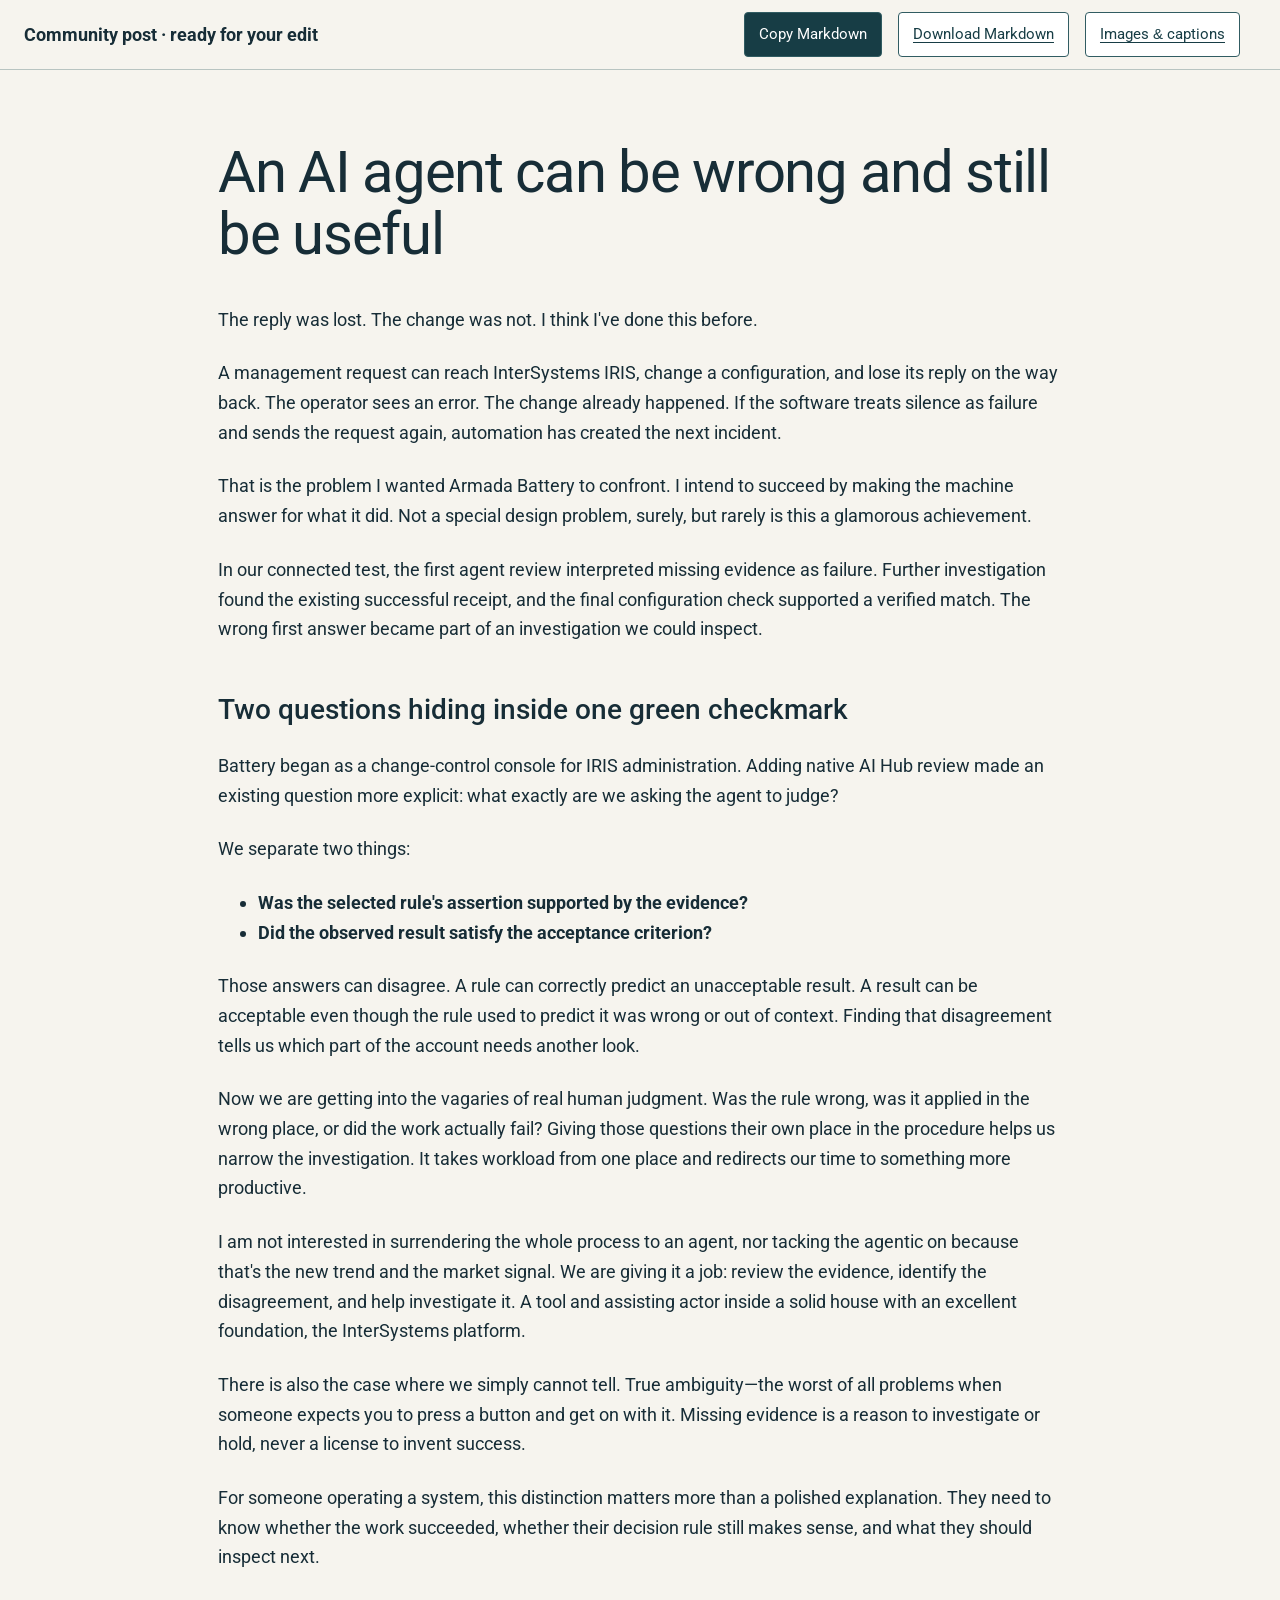
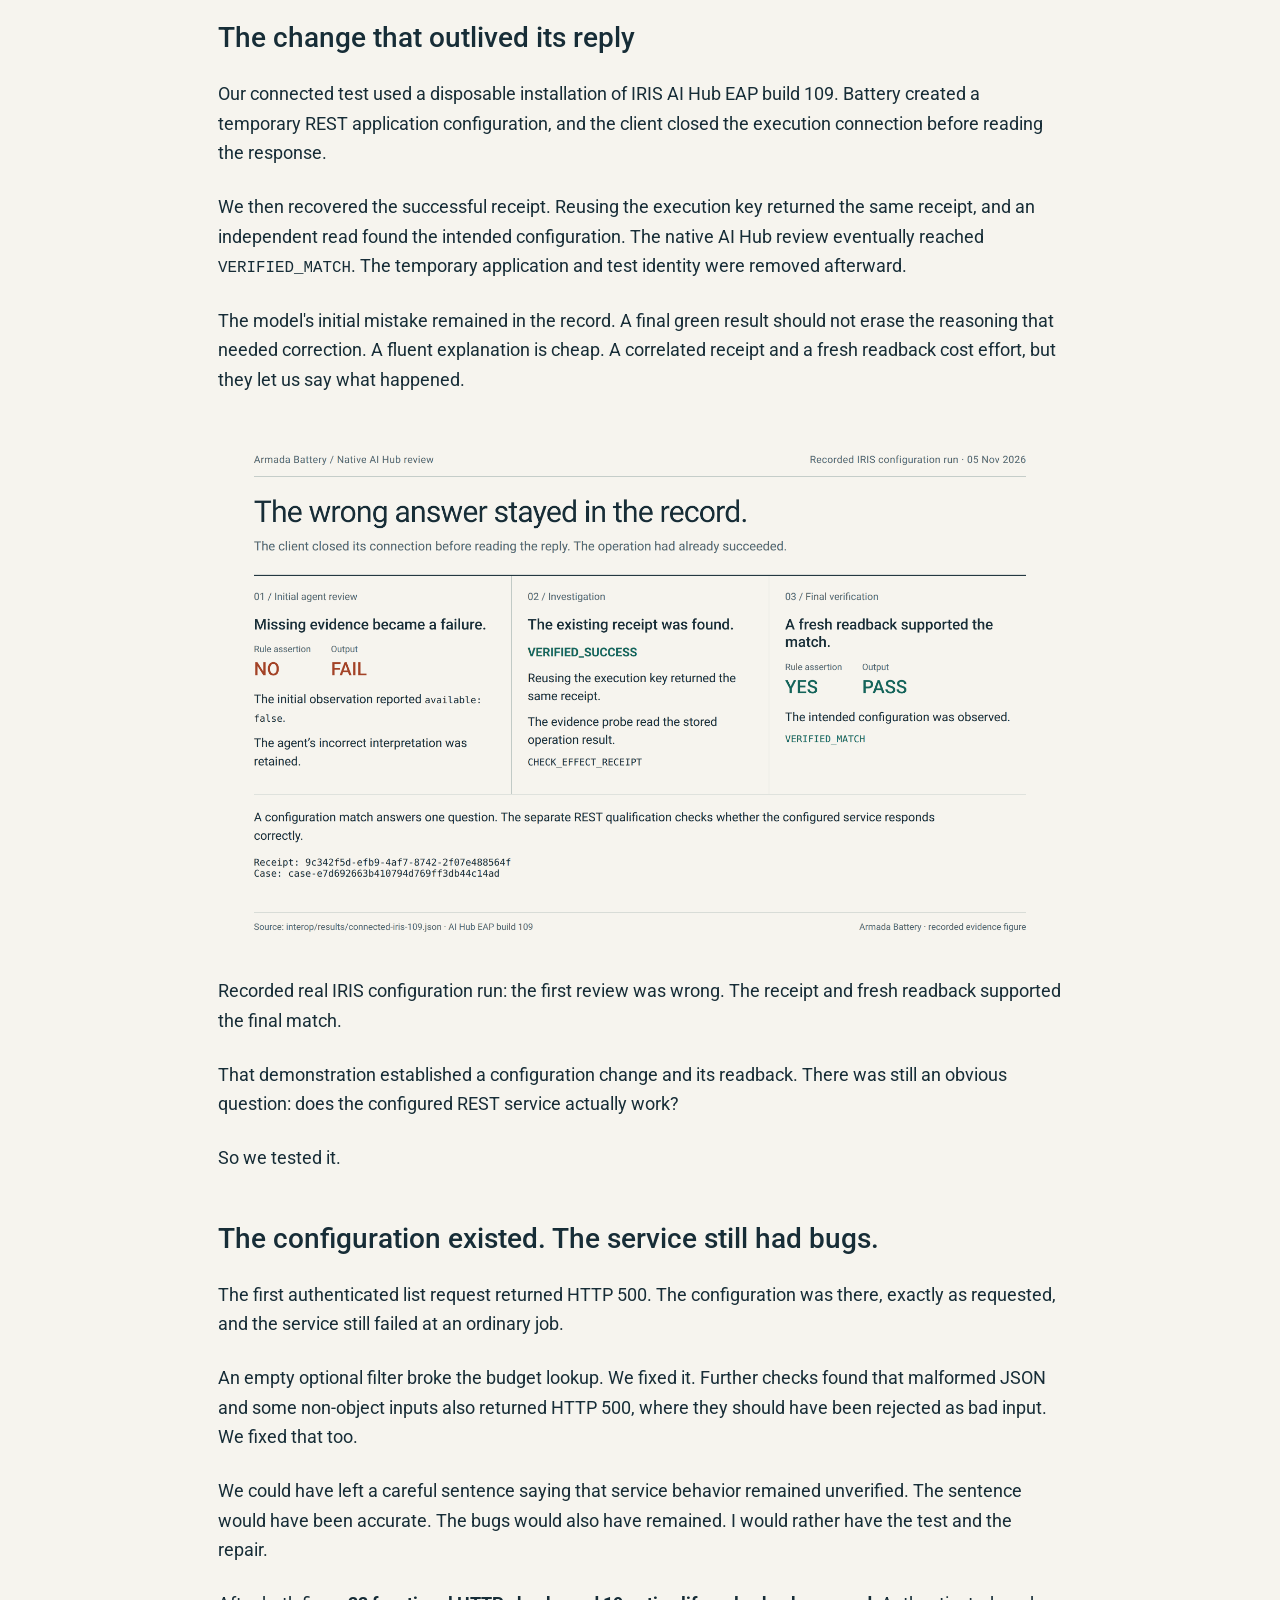
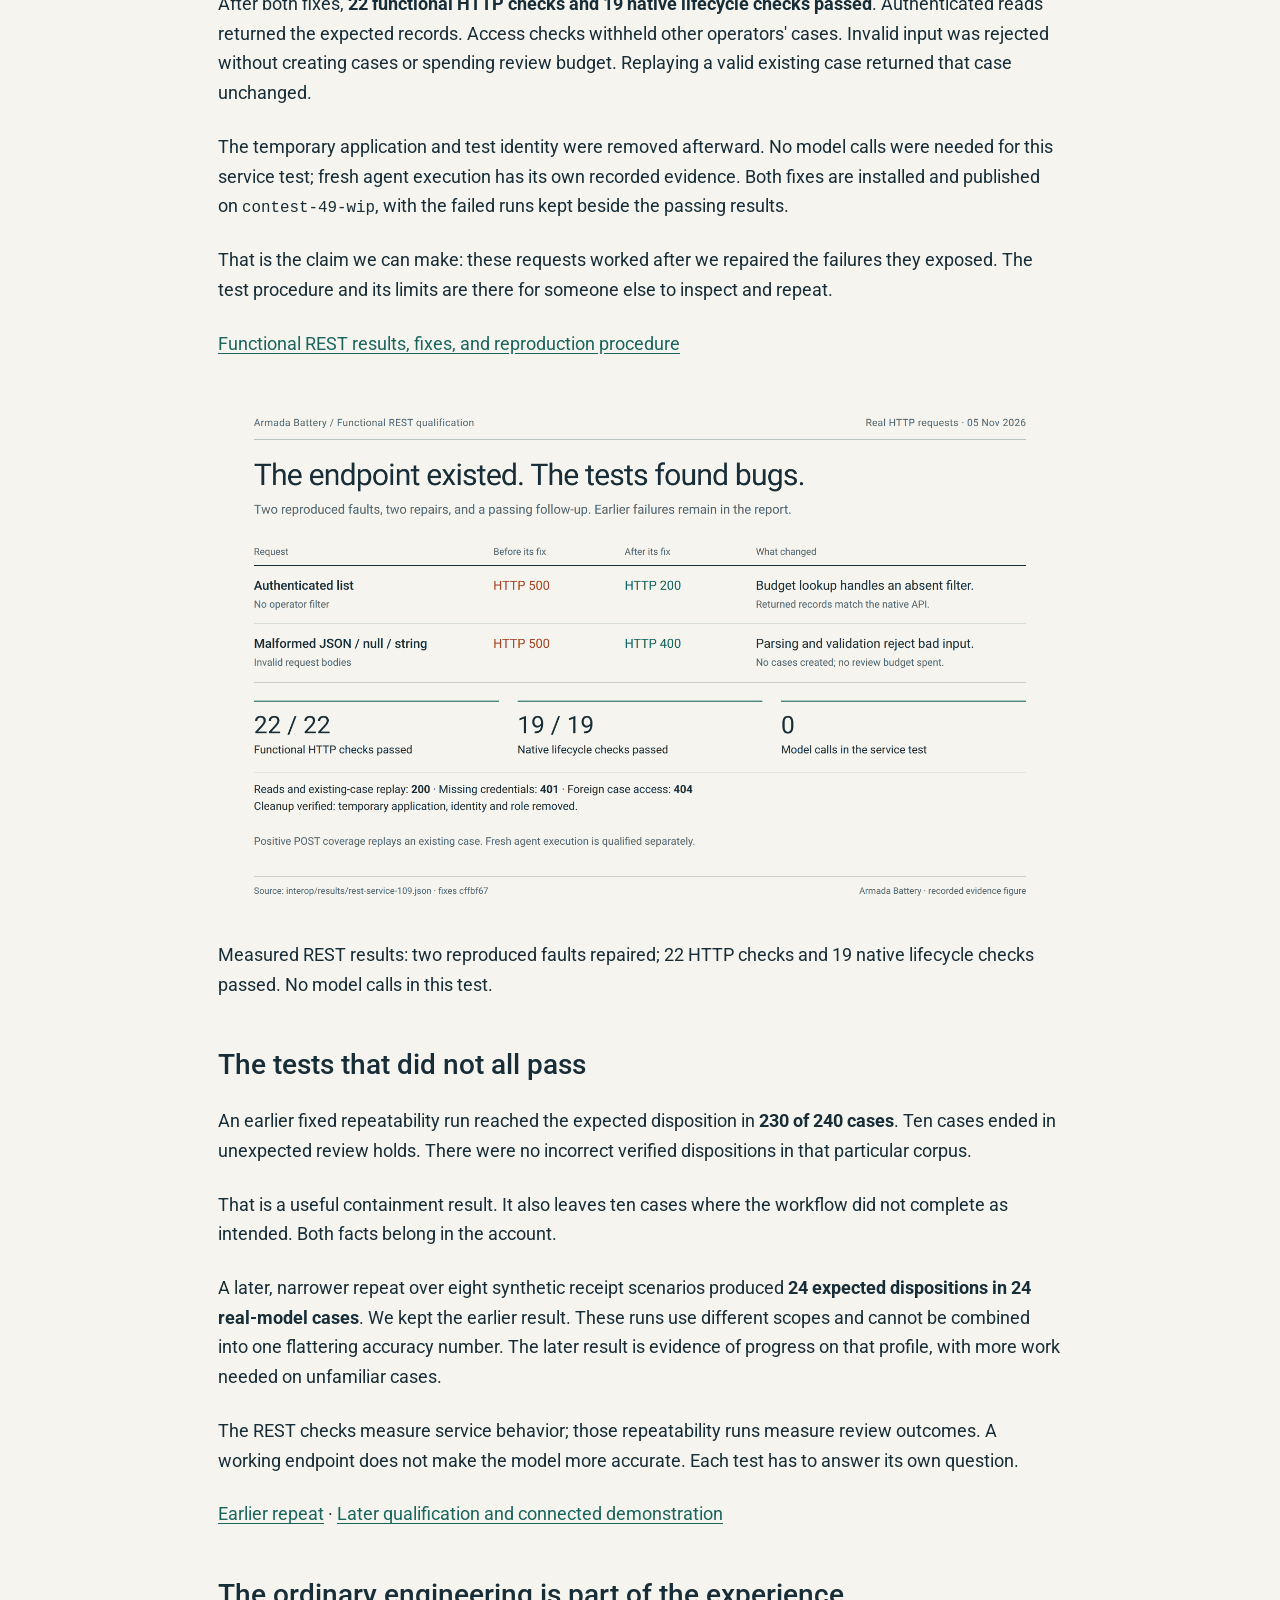
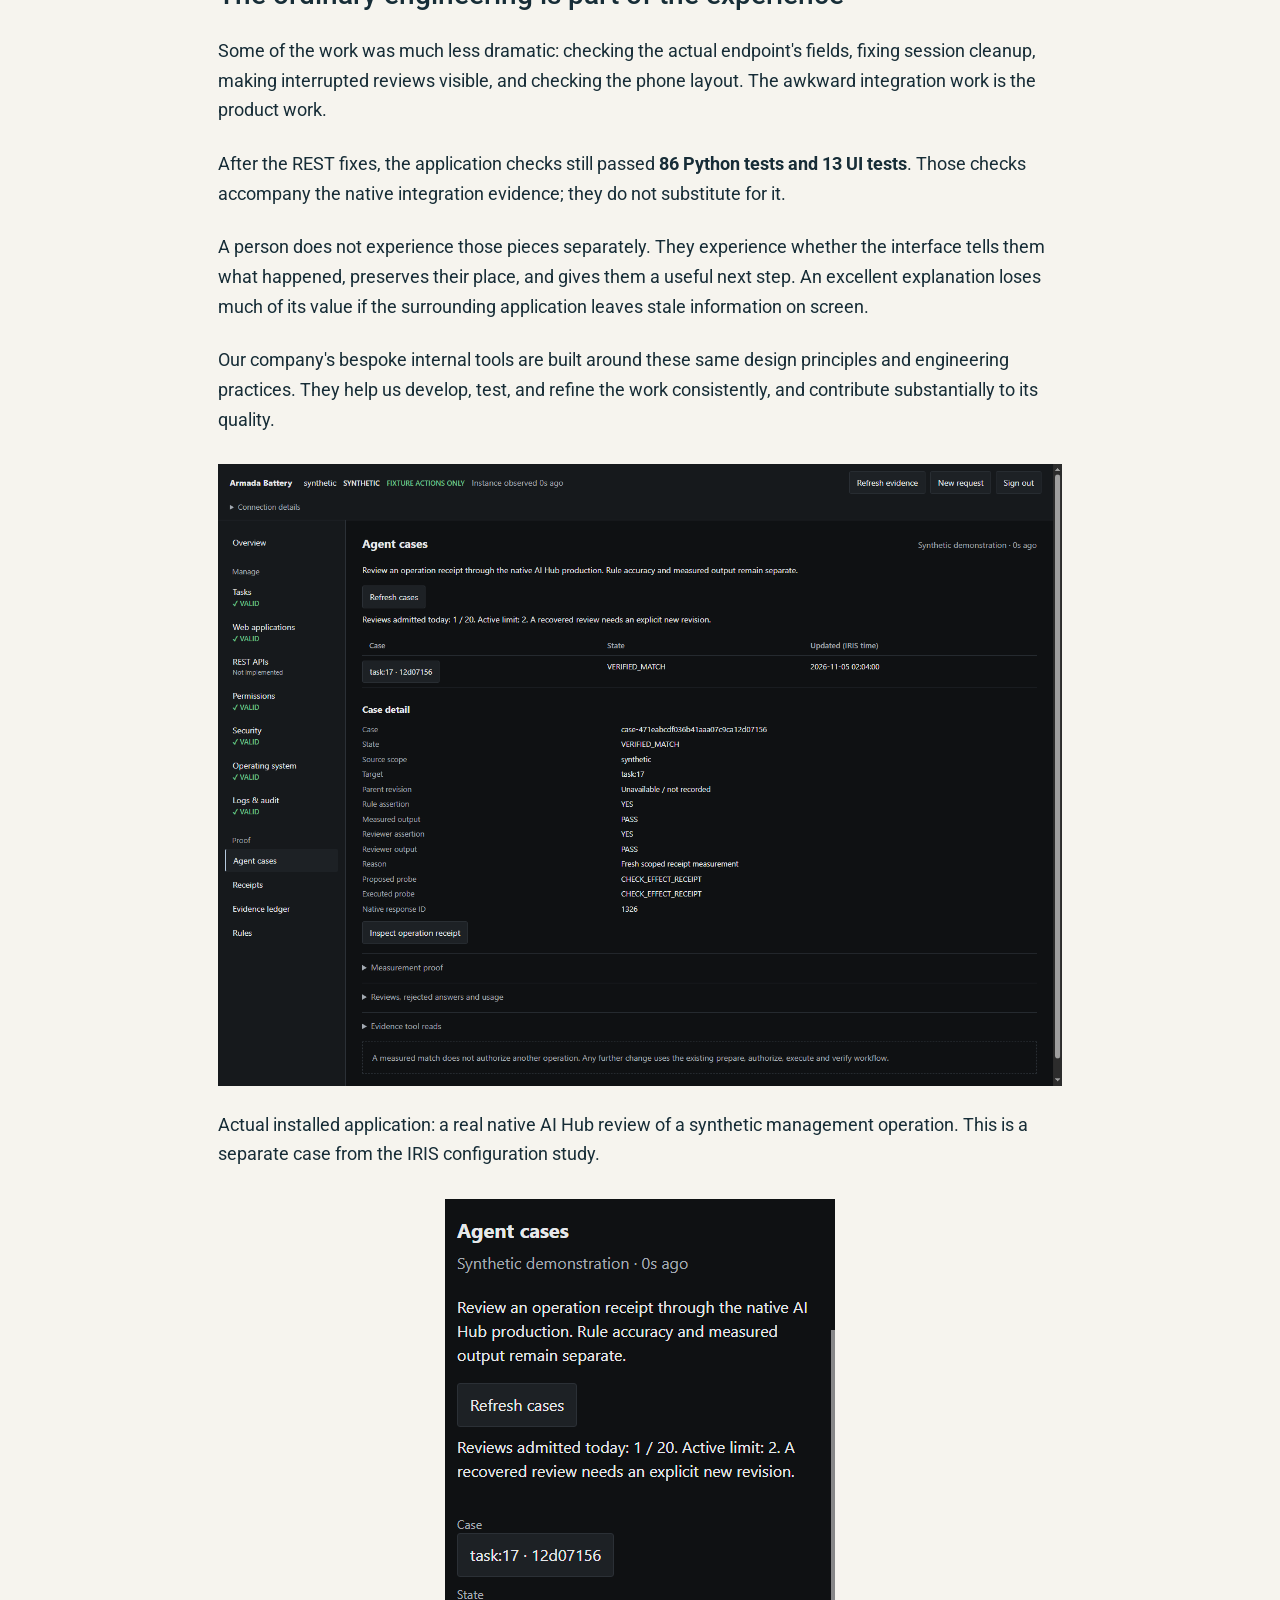
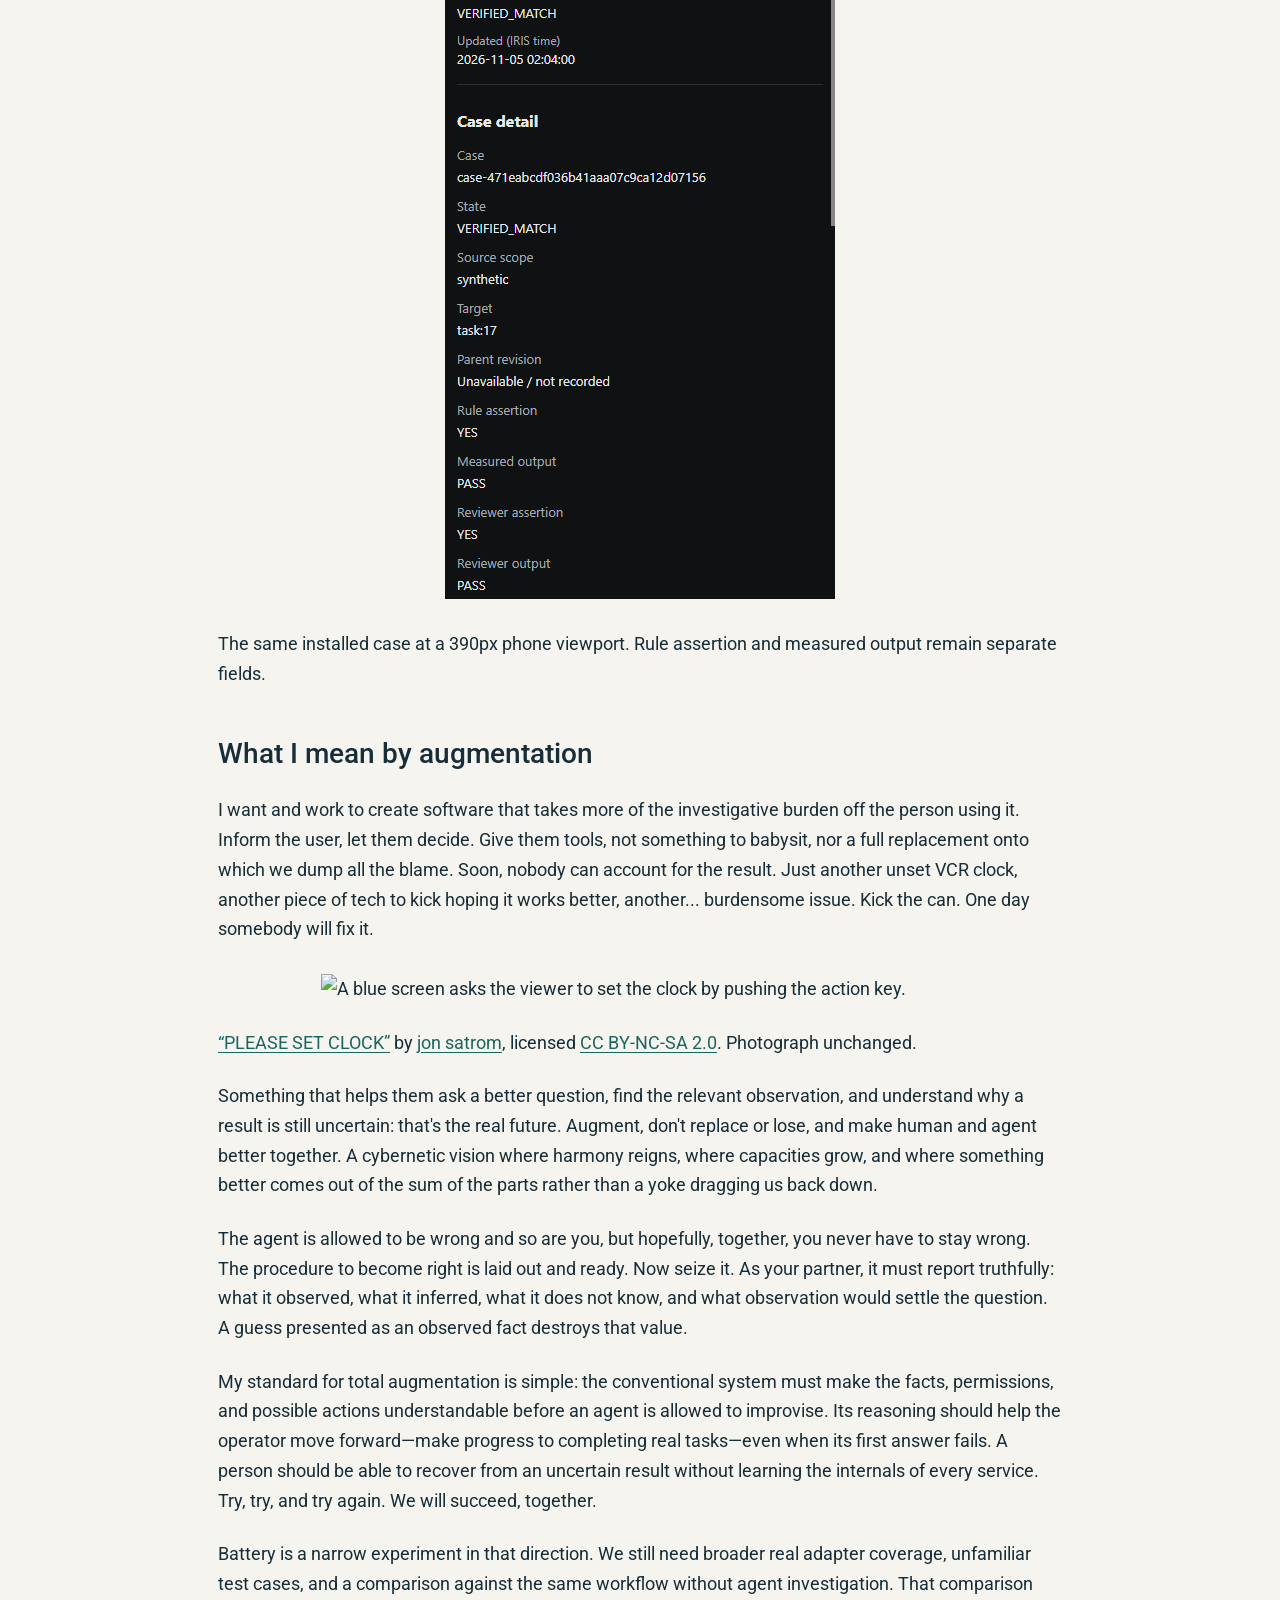
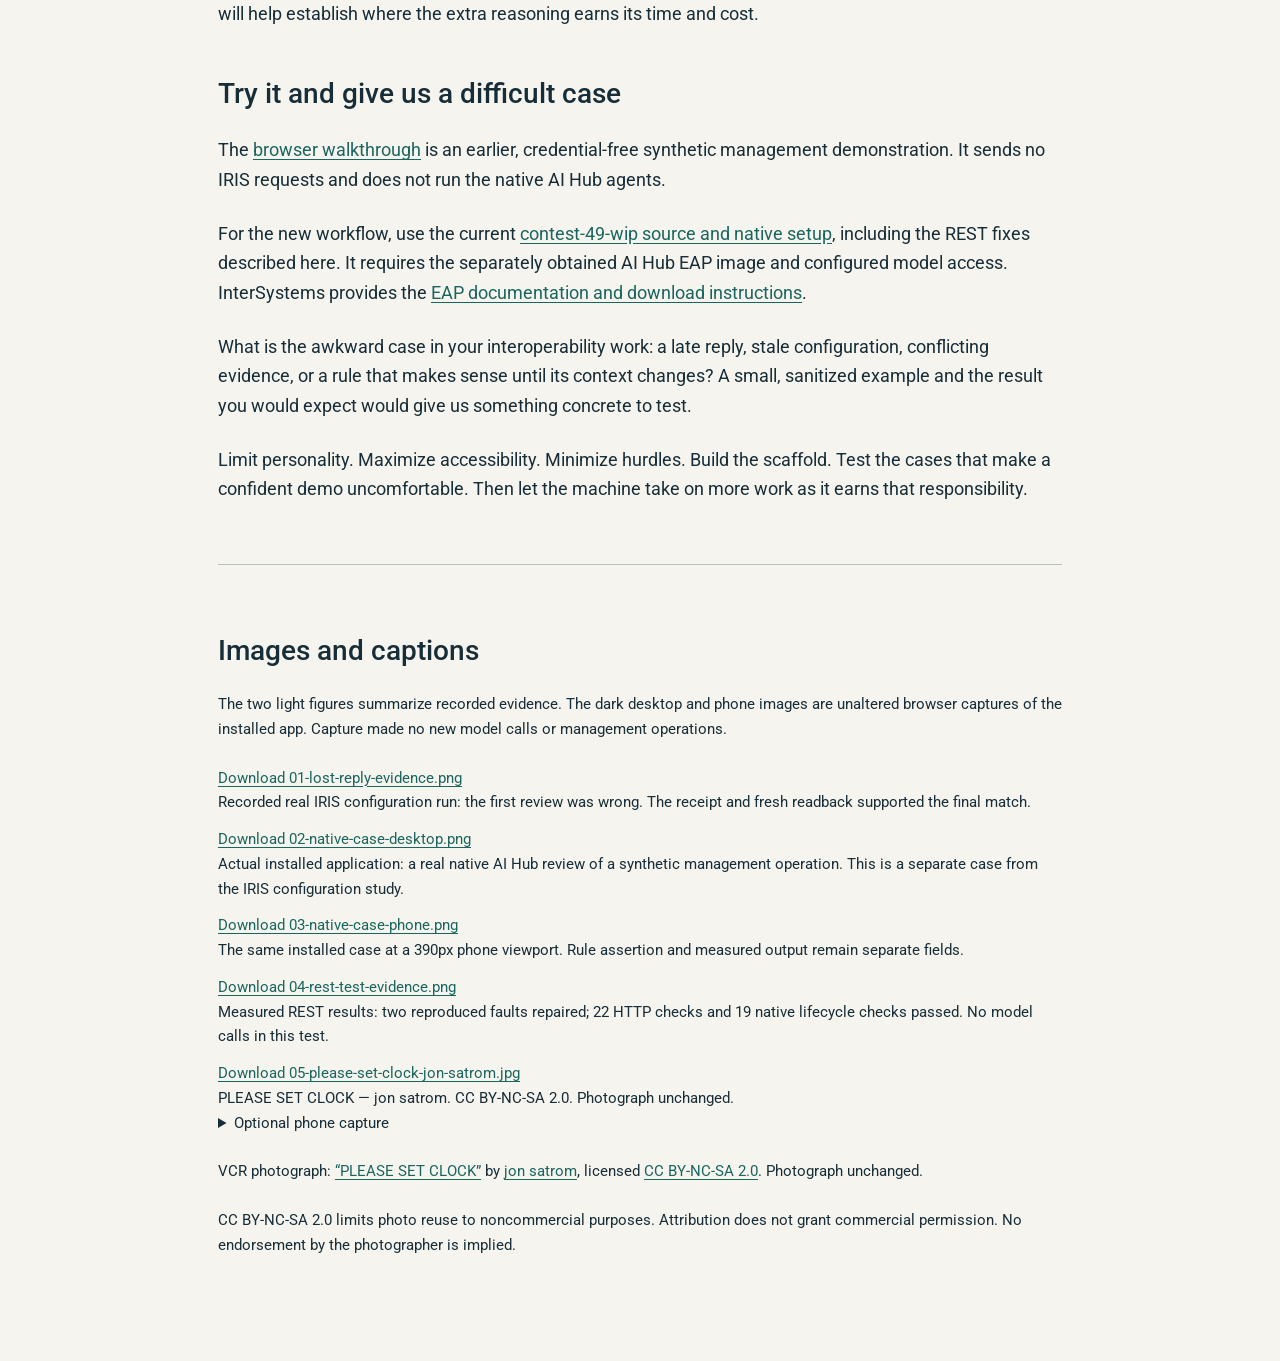
==== docs/community/2026-11-05/index.html @ 008126e6 "Add illustrated community guide and public image links for copied Markdown" ====
<!doctype html><html lang="en"><meta charset="utf-8"><meta name="viewport" content="width=device-width,initial-scale=1"><title>Battery community post — review and copy</title><style>
@font-face{font-family:Roboto;src:url([data-uri]);font-weight:100 900}*{box-sizing:border-box}body{margin:0;background:#f6f4ee;color:#172d37;font:18px/1.65 Roboto,Arial,sans-serif}header{position:sticky;top:0;background:#f6f4eef5;border-bottom:1px solid #b8c4c1;padding:12px 24px;display:flex;gap:16px;align-items:center;flex-wrap:wrap;z-index:2}header strong{margin-right:auto}button,.download{font:inherit;font-size:15px;border:1px solid #315c62;border-radius:4px;background:#fff;color:#173d45;padding:9px 14px;cursor:pointer}button{background:#173d45;color:#fff}a{color:#1a665e;text-underline-offset:3px}main{max-width:900px;padding:32px 28px 80px;margin:auto}h1{font-size:clamp(36px,6vw,58px);font-weight:400;line-height:1.08;letter-spacing:-1.3px}h2{font-size:28px;font-weight:500;line-height:1.25;margin-top:48px}p{margin:24px 0}figure{margin:32px -65px}img{display:block;width:100%;height:auto}figcaption{font-size:15px;line-height:1.5;margin-top:12px;color:#52666e}.vcr{max-width:638px;margin:30px auto 0}.phone{max-width:390px;margin:30px auto}.evidence{margin:30px auto 0}code{font-size:.88em;overflow-wrap:anywhere}footer{margin-top:60px;border-top:1px solid #b8c4c1;padding-top:20px;font-size:15px}#copy-status{font-size:14px}details img{max-width:390px;margin:20px auto}.assetlinks{display:grid;gap:12px}textarea{position:absolute;left:-9999px;top:0}@media(max-width:1050px){figure{margin:28px 0}}@media(max-width:600px){body{font-size:17px}header{padding:10px 14px;gap:8px}header strong{width:100%}main{padding:20px 18px 50px}h2{font-size:25px}}@media print{header{position:static}button,#copy-status{display:none}}
</style><header><strong>Community post · ready for your edit</strong><button id="copy">Copy Markdown</button><a class="download" href="article.md" download>Download Markdown</a><a class="download" href="#images">Images &amp; captions</a><span id="copy-status" role="status"></span></header><main><h1>An AI agent can be wrong and still be useful</h1>
<p>The reply was lost. The change was not. I think I&#x27;ve done this before.</p>
<p>A management request can reach InterSystems IRIS, change a configuration, and lose its reply on the way back. The operator sees an error. The change already happened. If the software treats silence as failure and sends the request again, automation has created the next incident.</p>
<p>That is the problem I wanted Armada Battery to confront. I intend to succeed by making the machine answer for what it did. Not a special design problem, surely, but rarely is this a glamorous achievement.</p>
<p>In our connected test, the first agent review interpreted missing evidence as failure. Further investigation found the existing successful receipt, and the final configuration check supported a verified match. The wrong first answer became part of an investigation we could inspect.</p>
<h2>Two questions hiding inside one green checkmark</h2>
<p>Battery began as a change-control console for IRIS administration. Adding native AI Hub review made an existing question more explicit: what exactly are we asking the agent to judge?</p>
<p>We separate two things:</p>
<ul><li><strong>Was the selected rule&#x27;s assertion supported by the evidence?</strong></li><li><strong>Did the observed result satisfy the acceptance criterion?</strong></li></ul>
<p>Those answers can disagree. A rule can correctly predict an unacceptable result. A result can be acceptable even though the rule used to predict it was wrong or out of context. Finding that disagreement tells us which part of the account needs another look.</p>
<p>Now we are getting into the vagaries of real human judgment. Was the rule wrong, was it applied in the wrong place, or did the work actually fail? Giving those questions their own place in the procedure helps us narrow the investigation. It takes workload from one place and redirects our time to something more productive.</p>
<p>I am not interested in surrendering the whole process to an agent, nor tacking the agentic on because that&#x27;s the new trend and the market signal. We are giving it a job: review the evidence, identify the disagreement, and help investigate it. A tool and assisting actor inside a solid house with an excellent foundation, the InterSystems platform.</p>
<p>There is also the case where we simply cannot tell. True ambiguity—the worst of all problems when someone expects you to press a button and get on with it. Missing evidence is a reason to investigate or hold, never a license to invent success.</p>
<p>For someone operating a system, this distinction matters more than a polished explanation. They need to know whether the work succeeded, whether their decision rule still makes sense, and what they should inspect next.</p>
<h2>The change that outlived its reply</h2>
<p>Our connected test used a disposable installation of IRIS AI Hub EAP build 109. Battery created a temporary REST application configuration, and the client closed the execution connection before reading the response.</p>
<p>We then recovered the successful receipt. Reusing the execution key returned the same receipt, and an independent read found the intended configuration. The native AI Hub review eventually reached <code>VERIFIED_MATCH</code>. The temporary application and test identity were removed afterward.</p>
<p>The model&#x27;s initial mistake remained in the record. A final green result should not erase the reasoning that needed correction. A fluent explanation is cheap. A correlated receipt and a fresh readback cost effort, but they let us say what happened.</p>
<p><img class="evidence" src="01-lost-reply-evidence.png" alt="Recorded real IRIS configuration run: the first review was wrong. The receipt and fresh readback supported the final match."></p>
<p>Recorded real IRIS configuration run: the first review was wrong. The receipt and fresh readback supported the final match.</p>
<p>That demonstration established a configuration change and its readback. There was still an obvious question: does the configured REST service actually work?</p>
<p>So we tested it.</p>
<h2>The configuration existed. The service still had bugs.</h2>
<p>The first authenticated list request returned HTTP 500. The configuration was there, exactly as requested, and the service still failed at an ordinary job.</p>
<p>An empty optional filter broke the budget lookup. We fixed it. Further checks found that malformed JSON and some non-object inputs also returned HTTP 500, where they should have been rejected as bad input. We fixed that too.</p>
<p>We could have left a careful sentence saying that service behavior remained unverified. The sentence would have been accurate. The bugs would also have remained. I would rather have the test and the repair.</p>
<p>After both fixes, <strong>22 functional HTTP checks and 19 native lifecycle checks passed</strong>. Authenticated reads returned the expected records. Access checks withheld other operators&#x27; cases. Invalid input was rejected without creating cases or spending review budget. Replaying a valid existing case returned that case unchanged.</p>
<p>The temporary application and test identity were removed afterward. No model calls were needed for this service test; fresh agent execution has its own recorded evidence. Both fixes are installed and published on <code>contest-49-wip</code>, with the failed runs kept beside the passing results.</p>
<p>That is the claim we can make: these requests worked after we repaired the failures they exposed. The test procedure and its limits are there for someone else to inspect and repeat.</p>
<p><a href="https://github.com/rbnbric/armada-battery/blob/cffbf67f89c123ad89b9cbb3e488e414e5635e21/docs/REST_SERVICE_EVIDENCE.md">Functional REST results, fixes, and reproduction procedure</a></p>
<p><img class="evidence" src="04-rest-test-evidence.png" alt="Measured REST results: two reproduced faults repaired; 22 HTTP checks and 19 native lifecycle checks passed. No model calls in this test."></p>
<p>Measured REST results: two reproduced faults repaired; 22 HTTP checks and 19 native lifecycle checks passed. No model calls in this test.</p>
<h2>The tests that did not all pass</h2>
<p>An earlier fixed repeatability run reached the expected disposition in <strong>230 of 240 cases</strong>. Ten cases ended in unexpected review holds. There were no incorrect verified dispositions in that particular corpus.</p>
<p>That is a useful containment result. It also leaves ten cases where the workflow did not complete as intended. Both facts belong in the account.</p>
<p>A later, narrower repeat over eight synthetic receipt scenarios produced <strong>24 expected dispositions in 24 real-model cases</strong>. We kept the earlier result. These runs use different scopes and cannot be combined into one flattering accuracy number. The later result is evidence of progress on that profile, with more work needed on unfamiliar cases.</p>
<p>The REST checks measure service behavior; those repeatability runs measure review outcomes. A working endpoint does not make the model more accurate. Each test has to answer its own question.</p>
<p><a href="https://github.com/rbnbric/armada-battery/blob/f3f438a177b27f834aa022ebb7fc810acd8a4b15/interop/results/solver-repeat-109.json">Earlier repeat</a> · <a href="https://github.com/rbnbric/armada-battery/blob/f3f438a177b27f834aa022ebb7fc810acd8a4b15/docs/IMPLEMENTATION_EVIDENCE.md">Later qualification and connected demonstration</a></p>
<h2>The ordinary engineering is part of the experience</h2>
<p>Some of the work was much less dramatic: checking the actual endpoint&#x27;s fields, fixing session cleanup, making interrupted reviews visible, and checking the phone layout. The awkward integration work is the product work.</p>
<p>After the REST fixes, the application checks still passed <strong>86 Python tests and 13 UI tests</strong>. Those checks accompany the native integration evidence; they do not substitute for it.</p>
<p>A person does not experience those pieces separately. They experience whether the interface tells them what happened, preserves their place, and gives them a useful next step. An excellent explanation loses much of its value if the surrounding application leaves stale information on screen.</p>
<p>Our company&#x27;s bespoke internal tools are built around these same design principles and engineering practices. They help us develop, test, and refine the work consistently, and contribute substantially to its quality.</p>
<p><img class="evidence" src="02-native-case-desktop.png" alt="Actual installed application: a real native AI Hub review of a synthetic management operation. This is a separate case from the IRIS configuration study."></p>
<p>Actual installed application: a real native AI Hub review of a synthetic management operation. This is a separate case from the IRIS configuration study.</p>
<p><img class="phone" src="03-native-case-phone.png" alt="The same installed case at a 390px phone viewport. Rule assertion and measured output remain separate fields."></p>
<p>The same installed case at a 390px phone viewport. Rule assertion and measured output remain separate fields.</p>
<h2>What I mean by augmentation</h2>
<p>I want and work to create software that takes more of the investigative burden off the person using it. Inform the user, let them decide. Give them tools, not something to babysit, nor a full replacement onto which we dump all the blame. Soon, nobody can account for the result. Just another unset VCR clock, another piece of tech to kick hoping it works better, another... burdensome issue. Kick the can. One day somebody will fix it.</p>
<p><img class="vcr" src="https://live.staticflickr.com/157/361316740_1740647008_z.jpg" alt="A blue screen asks the viewer to set the clock by pushing the action key."></p>
<p><a href="https://www.flickr.com/photos/62439250@N00/361316740">“PLEASE SET CLOCK”</a> by <a href="https://www.flickr.com/people/jonsatrom/">jon satrom</a>, licensed <a href="https://creativecommons.org/licenses/by-nc-sa/2.0/">CC BY-NC-SA 2.0</a>. Photograph unchanged.</p>
<p>Something that helps them ask a better question, find the relevant observation, and understand why a result is still uncertain: that&#x27;s the real future. Augment, don&#x27;t replace or lose, and make human and agent better together. A cybernetic vision where harmony reigns, where capacities grow, and where something better comes out of the sum of the parts rather than a yoke dragging us back down.</p>
<p>The agent is allowed to be wrong and so are you, but hopefully, together, you never have to stay wrong. The procedure to become right is laid out and ready. Now seize it. As your partner, it must report truthfully: what it observed, what it inferred, what it does not know, and what observation would settle the question. A guess presented as an observed fact destroys that value.</p>
<p>My standard for total augmentation is simple: the conventional system must make the facts, permissions, and possible actions understandable before an agent is allowed to improvise. Its reasoning should help the operator move forward—make progress to completing real tasks—even when its first answer fails. A person should be able to recover from an uncertain result without learning the internals of every service. Try, try, and try again. We will succeed, together.</p>
<p>Battery is a narrow experiment in that direction. We still need broader real adapter coverage, unfamiliar test cases, and a comparison against the same workflow without agent investigation. That comparison will help establish where the extra reasoning earns its time and cost.</p>
<h2>Try it and give us a difficult case</h2>
<p>The <a href="https://rbnbric.github.io/armada-battery/">browser walkthrough</a> is an earlier, credential-free synthetic management demonstration. It sends no IRIS requests and does not run the native AI Hub agents.</p>
<p>For the new workflow, use the current <a href="https://github.com/rbnbric/armada-battery/blob/contest-49-wip/docs/NATIVE_CASE_WORKFLOW.md">contest-49-wip source and native setup</a>, including the REST fixes described here. It requires the separately obtained AI Hub EAP image and configured model access. InterSystems provides the <a href="https://github.com/intersystems-community/ai-hub-eap">EAP documentation and download instructions</a>.</p>
<p>What is the awkward case in your interoperability work: a late reply, stale configuration, conflicting evidence, or a rule that makes sense until its context changes? A small, sanitized example and the result you would expect would give us something concrete to test.</p>
<p>Limit personality. Maximize accessibility. Minimize hurdles. Build the scaffold. Test the cases that make a confident demo uncomfortable. Then let the machine take on more work as it earns that responsibility.</p><footer id="images"><h2>Images and captions</h2><p>The two light figures summarize recorded evidence. The dark desktop and phone images are unaltered browser captures of the installed app. Capture made no new model calls or management operations.</p><div class="assetlinks"><div><a download href="01-lost-reply-evidence.png">Download 01-lost-reply-evidence.png</a><br>Recorded real IRIS configuration run: the first review was wrong. The receipt and fresh readback supported the final match.</div><div><a download href="02-native-case-desktop.png">Download 02-native-case-desktop.png</a><br>Actual installed application: a real native AI Hub review of a synthetic management operation. This is a separate case from the IRIS configuration study.</div><div><a download href="03-native-case-phone.png">Download 03-native-case-phone.png</a><br>The same installed case at a 390px phone viewport. Rule assertion and measured output remain separate fields.</div><div><a download href="04-rest-test-evidence.png">Download 04-rest-test-evidence.png</a><br>Measured REST results: two reproduced faults repaired; 22 HTTP checks and 19 native lifecycle checks passed. No model calls in this test.</div><div><a download href="https://www.flickr.com/photos/62439250@N00/361316740">Download 05-please-set-clock-jon-satrom.jpg</a><br>PLEASE SET CLOCK — jon satrom. CC BY-NC-SA 2.0. Photograph unchanged.</div></div><details><summary>Optional phone capture</summary><img src="03-native-case-phone.png" alt="Installed application phone view"></details><p>VCR photograph: <a href="https://www.flickr.com/photos/62439250@N00/361316740">“PLEASE SET CLOCK”</a> by <a href="https://www.flickr.com/people/jonsatrom/">jon satrom</a>, licensed <a href="https://creativecommons.org/licenses/by-nc-sa/2.0/">CC BY-NC-SA 2.0</a>. Photograph unchanged.</p><p>CC BY-NC-SA 2.0 limits photo reuse to noncommercial purposes. Attribution does not grant commercial permission. No endorsement by the photographer is implied.</p></footer></main><textarea id="markdown" aria-hidden="true"># An AI agent can be wrong and still be useful

The reply was lost. The change was not. I think I&#x27;ve done this before.

A management request can reach InterSystems IRIS, change a configuration, and lose its reply on the way back. The operator sees an error. The change already happened. If the software treats silence as failure and sends the request again, automation has created the next incident.

That is the problem I wanted Armada Battery to confront. I intend to succeed by making the machine answer for what it did. Not a special design problem, surely, but rarely is this a glamorous achievement.

In our connected test, the first agent review interpreted missing evidence as failure. Further investigation found the existing successful receipt, and the final configuration check supported a verified match. The wrong first answer became part of an investigation we could inspect.

## Two questions hiding inside one green checkmark

Battery began as a change-control console for IRIS administration. Adding native AI Hub review made an existing question more explicit: what exactly are we asking the agent to judge?

We separate two things:

- **Was the selected rule&#x27;s assertion supported by the evidence?**
- **Did the observed result satisfy the acceptance criterion?**

Those answers can disagree. A rule can correctly predict an unacceptable result. A result can be acceptable even though the rule used to predict it was wrong or out of context. Finding that disagreement tells us which part of the account needs another look.

Now we are getting into the vagaries of real human judgment. Was the rule wrong, was it applied in the wrong place, or did the work actually fail? Giving those questions their own place in the procedure helps us narrow the investigation. It takes workload from one place and redirects our time to something more productive.

I am not interested in surrendering the whole process to an agent, nor tacking the agentic on because that&#x27;s the new trend and the market signal. We are giving it a job: review the evidence, identify the disagreement, and help investigate it. A tool and assisting actor inside a solid house with an excellent foundation, the InterSystems platform.

There is also the case where we simply cannot tell. True ambiguity—the worst of all problems when someone expects you to press a button and get on with it. Missing evidence is a reason to investigate or hold, never a license to invent success.

For someone operating a system, this distinction matters more than a polished explanation. They need to know whether the work succeeded, whether their decision rule still makes sense, and what they should inspect next.

## The change that outlived its reply

Our connected test used a disposable installation of IRIS AI Hub EAP build 109. Battery created a temporary REST application configuration, and the client closed the execution connection before reading the response.

We then recovered the successful receipt. Reusing the execution key returned the same receipt, and an independent read found the intended configuration. The native AI Hub review eventually reached `VERIFIED_MATCH`. The temporary application and test identity were removed afterward.

The model&#x27;s initial mistake remained in the record. A final green result should not erase the reasoning that needed correction. A fluent explanation is cheap. A correlated receipt and a fresh readback cost effort, but they let us say what happened.

![Recorded real IRIS configuration run: the first review was wrong. The receipt and fresh readback supported the final match.](https://raw.githubusercontent.com/rbnbric/armada-battery/287d2083bbfa7d5b80dff7e28b5dc59db5f296b9/docs/community/2026-11-05/01-lost-reply-evidence.png)

Recorded real IRIS configuration run: the first review was wrong. The receipt and fresh readback supported the final match.

That demonstration established a configuration change and its readback. There was still an obvious question: does the configured REST service actually work?

So we tested it.

## The configuration existed. The service still had bugs.

The first authenticated list request returned HTTP 500. The configuration was there, exactly as requested, and the service still failed at an ordinary job.

An empty optional filter broke the budget lookup. We fixed it. Further checks found that malformed JSON and some non-object inputs also returned HTTP 500, where they should have been rejected as bad input. We fixed that too.

We could have left a careful sentence saying that service behavior remained unverified. The sentence would have been accurate. The bugs would also have remained. I would rather have the test and the repair.

After both fixes, **22 functional HTTP checks and 19 native lifecycle checks passed**. Authenticated reads returned the expected records. Access checks withheld other operators&#x27; cases. Invalid input was rejected without creating cases or spending review budget. Replaying a valid existing case returned that case unchanged.

The temporary application and test identity were removed afterward. No model calls were needed for this service test; fresh agent execution has its own recorded evidence. Both fixes are installed and published on `contest-49-wip`, with the failed runs kept beside the passing results.

That is the claim we can make: these requests worked after we repaired the failures they exposed. The test procedure and its limits are there for someone else to inspect and repeat.

[Functional REST results, fixes, and reproduction procedure](https://github.com/rbnbric/armada-battery/blob/cffbf67f89c123ad89b9cbb3e488e414e5635e21/docs/REST_SERVICE_EVIDENCE.md)

![Measured REST results: two reproduced faults repaired; 22 HTTP checks and 19 native lifecycle checks passed. No model calls in this test.](https://raw.githubusercontent.com/rbnbric/armada-battery/287d2083bbfa7d5b80dff7e28b5dc59db5f296b9/docs/community/2026-11-05/04-rest-test-evidence.png)

Measured REST results: two reproduced faults repaired; 22 HTTP checks and 19 native lifecycle checks passed. No model calls in this test.

## The tests that did not all pass

An earlier fixed repeatability run reached the expected disposition in **230 of 240 cases**. Ten cases ended in unexpected review holds. There were no incorrect verified dispositions in that particular corpus.

That is a useful containment result. It also leaves ten cases where the workflow did not complete as intended. Both facts belong in the account.

A later, narrower repeat over eight synthetic receipt scenarios produced **24 expected dispositions in 24 real-model cases**. We kept the earlier result. These runs use different scopes and cannot be combined into one flattering accuracy number. The later result is evidence of progress on that profile, with more work needed on unfamiliar cases.

The REST checks measure service behavior; those repeatability runs measure review outcomes. A working endpoint does not make the model more accurate. Each test has to answer its own question.

[Earlier repeat](https://github.com/rbnbric/armada-battery/blob/f3f438a177b27f834aa022ebb7fc810acd8a4b15/interop/results/solver-repeat-109.json) · [Later qualification and connected demonstration](https://github.com/rbnbric/armada-battery/blob/f3f438a177b27f834aa022ebb7fc810acd8a4b15/docs/IMPLEMENTATION_EVIDENCE.md)

## The ordinary engineering is part of the experience

Some of the work was much less dramatic: checking the actual endpoint&#x27;s fields, fixing session cleanup, making interrupted reviews visible, and checking the phone layout. The awkward integration work is the product work.

After the REST fixes, the application checks still passed **86 Python tests and 13 UI tests**. Those checks accompany the native integration evidence; they do not substitute for it.

A person does not experience those pieces separately. They experience whether the interface tells them what happened, preserves their place, and gives them a useful next step. An excellent explanation loses much of its value if the surrounding application leaves stale information on screen.

Our company&#x27;s bespoke internal tools are built around these same design principles and engineering practices. They help us develop, test, and refine the work consistently, and contribute substantially to its quality.

![Actual installed application: a real native AI Hub review of a synthetic management operation. This is a separate case from the IRIS configuration study.](https://raw.githubusercontent.com/rbnbric/armada-battery/287d2083bbfa7d5b80dff7e28b5dc59db5f296b9/docs/community/2026-11-05/02-native-case-desktop.png)

Actual installed application: a real native AI Hub review of a synthetic management operation. This is a separate case from the IRIS configuration study.

![The same installed case at a 390px phone viewport. Rule assertion and measured output remain separate fields.](https://raw.githubusercontent.com/rbnbric/armada-battery/287d2083bbfa7d5b80dff7e28b5dc59db5f296b9/docs/community/2026-11-05/03-native-case-phone.png)

The same installed case at a 390px phone viewport. Rule assertion and measured output remain separate fields.

## What I mean by augmentation

I want and work to create software that takes more of the investigative burden off the person using it. Inform the user, let them decide. Give them tools, not something to babysit, nor a full replacement onto which we dump all the blame. Soon, nobody can account for the result. Just another unset VCR clock, another piece of tech to kick hoping it works better, another... burdensome issue. Kick the can. One day somebody will fix it.

![A blue screen asks the viewer to set the clock by pushing the action key.](https://live.staticflickr.com/157/361316740_1740647008_z.jpg)

[“PLEASE SET CLOCK”](https://www.flickr.com/photos/62439250@N00/361316740) by [jon satrom](https://www.flickr.com/people/jonsatrom/), licensed [CC BY-NC-SA 2.0](https://creativecommons.org/licenses/by-nc-sa/2.0/). Photograph unchanged.

Something that helps them ask a better question, find the relevant observation, and understand why a result is still uncertain: that&#x27;s the real future. Augment, don&#x27;t replace or lose, and make human and agent better together. A cybernetic vision where harmony reigns, where capacities grow, and where something better comes out of the sum of the parts rather than a yoke dragging us back down.

The agent is allowed to be wrong and so are you, but hopefully, together, you never have to stay wrong. The procedure to become right is laid out and ready. Now seize it. As your partner, it must report truthfully: what it observed, what it inferred, what it does not know, and what observation would settle the question. A guess presented as an observed fact destroys that value.

My standard for total augmentation is simple: the conventional system must make the facts, permissions, and possible actions understandable before an agent is allowed to improvise. Its reasoning should help the operator move forward—make progress to completing real tasks—even when its first answer fails. A person should be able to recover from an uncertain result without learning the internals of every service. Try, try, and try again. We will succeed, together.

Battery is a narrow experiment in that direction. We still need broader real adapter coverage, unfamiliar test cases, and a comparison against the same workflow without agent investigation. That comparison will help establish where the extra reasoning earns its time and cost.

## Try it and give us a difficult case

The [browser walkthrough](https://rbnbric.github.io/armada-battery/) is an earlier, credential-free synthetic management demonstration. It sends no IRIS requests and does not run the native AI Hub agents.

For the new workflow, use the current [contest-49-wip source and native setup](https://github.com/rbnbric/armada-battery/blob/contest-49-wip/docs/NATIVE_CASE_WORKFLOW.md), including the REST fixes described here. It requires the separately obtained AI Hub EAP image and configured model access. InterSystems provides the [EAP documentation and download instructions](https://github.com/intersystems-community/ai-hub-eap).

What is the awkward case in your interoperability work: a late reply, stale configuration, conflicting evidence, or a rule that makes sense until its context changes? A small, sanitized example and the result you would expect would give us something concrete to test.

Limit personality. Maximize accessibility. Minimize hurdles. Build the scaffold. Test the cases that make a confident demo uncomfortable. Then let the machine take on more work as it earns that responsibility.
</textarea><script>document.querySelector('#copy').onclick=async()=>{const text=document.querySelector('#markdown').value;try{await navigator.clipboard.writeText(text)}catch(e){const area=document.querySelector('#markdown');area.style.position='fixed';area.style.left='0';area.select();if(!document.execCommand('copy')){area.style.position='static';document.querySelector('#copy-status').textContent='Select and copy the text below.';return}area.style.left='-9999px';area.style.position='absolute'}document.querySelector('#copy-status').textContent='Markdown copied.'};</script></html>
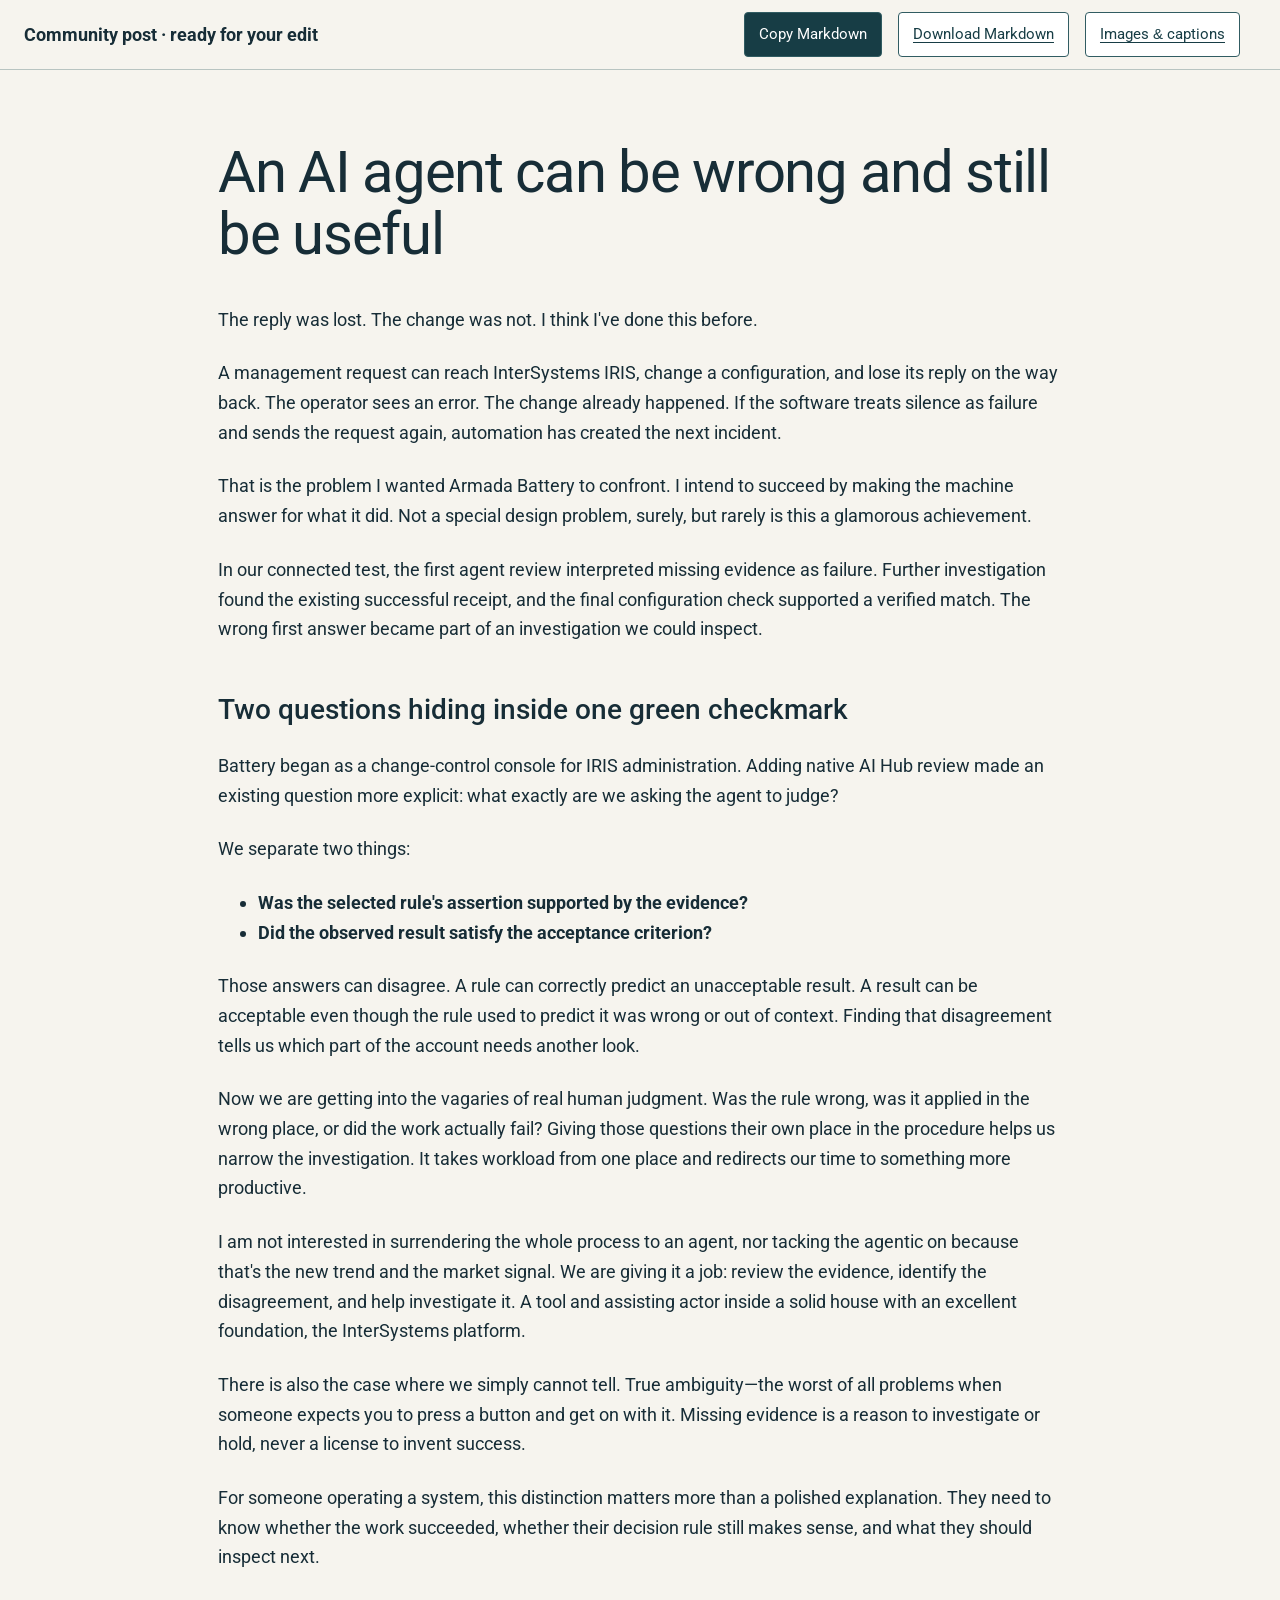
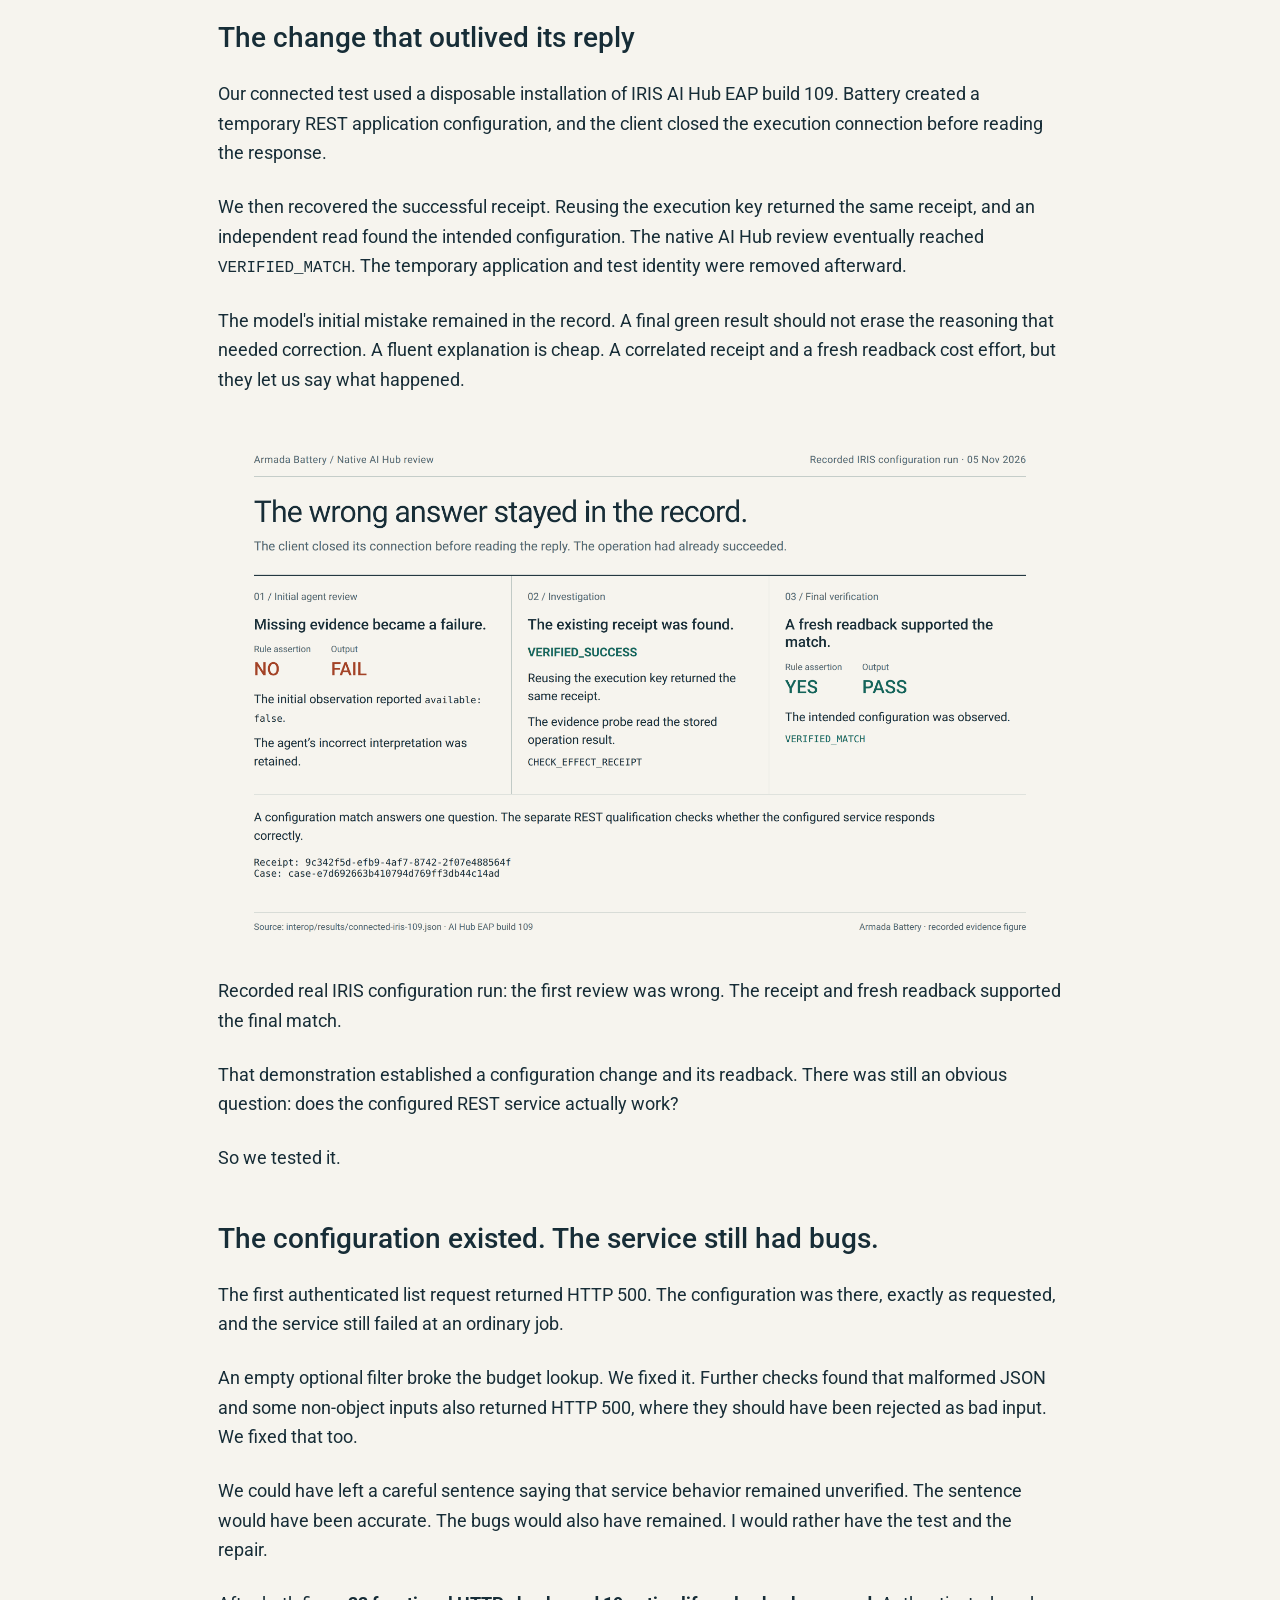
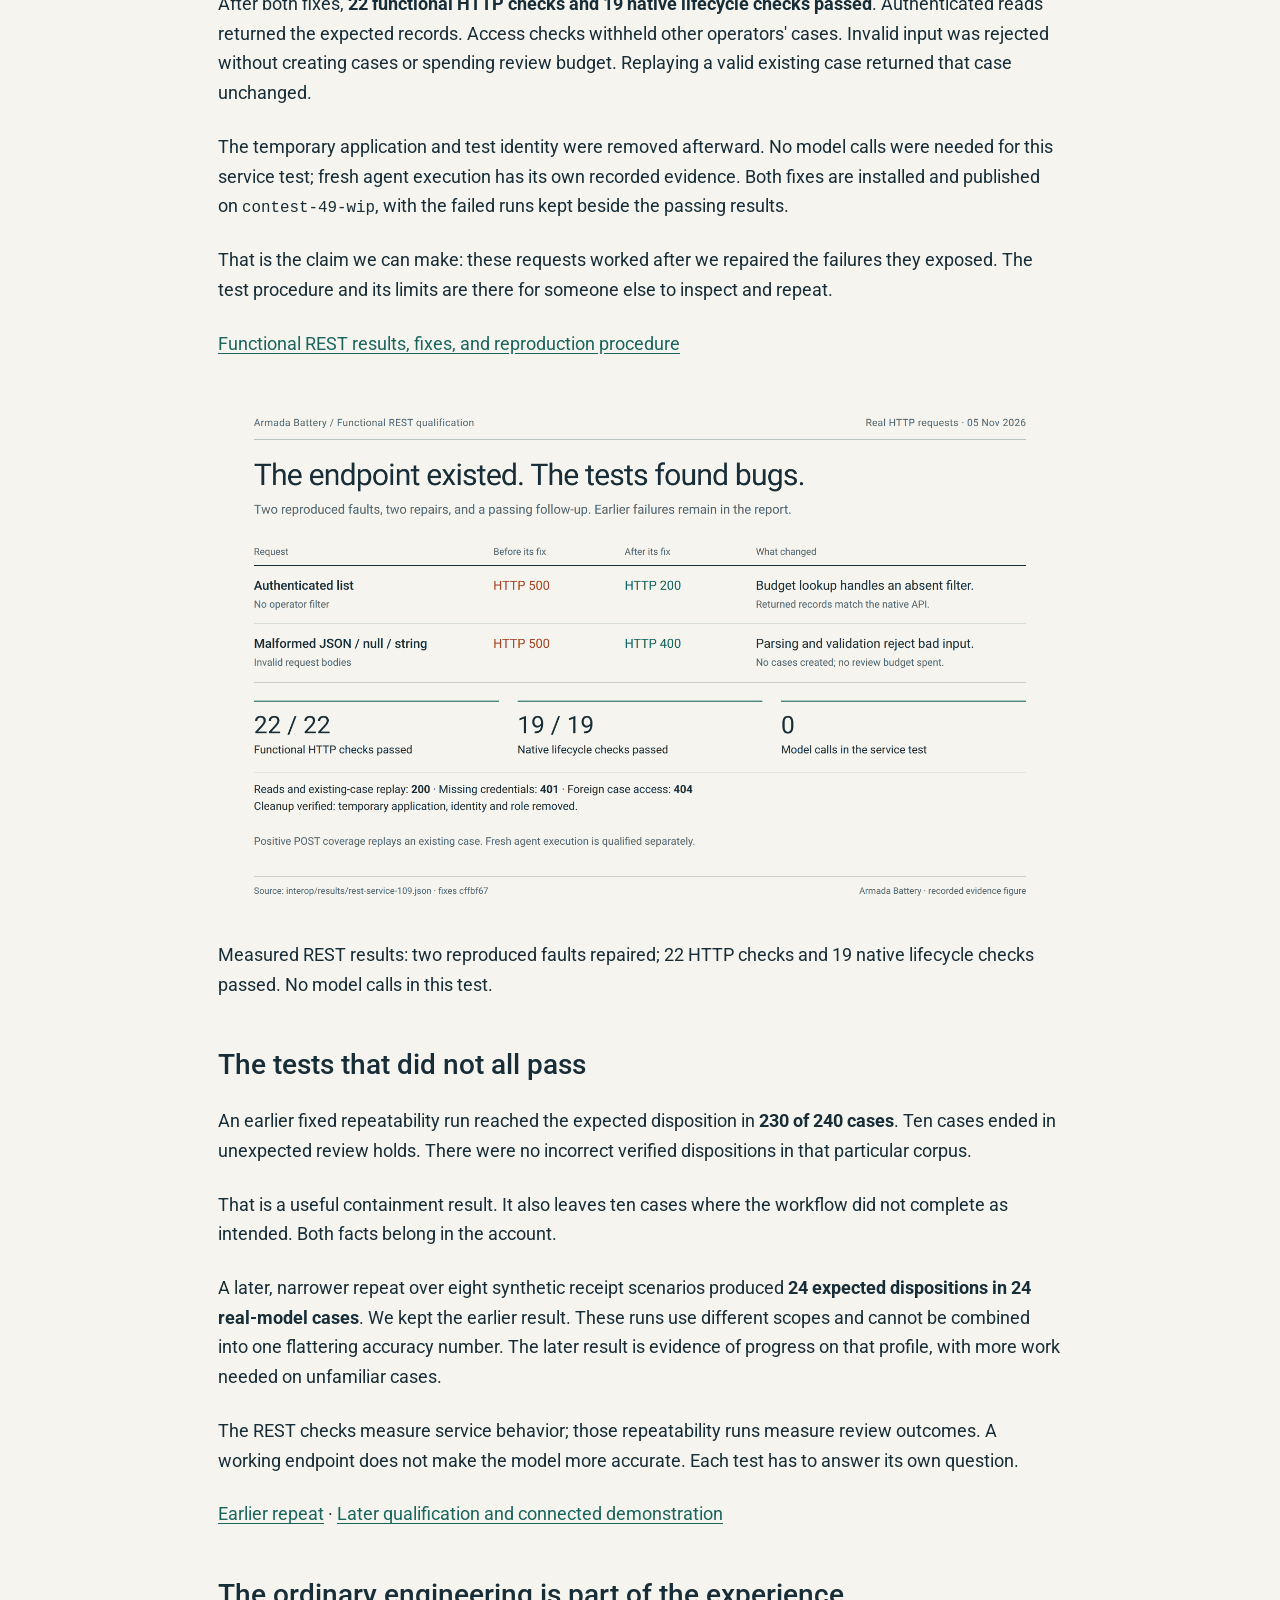
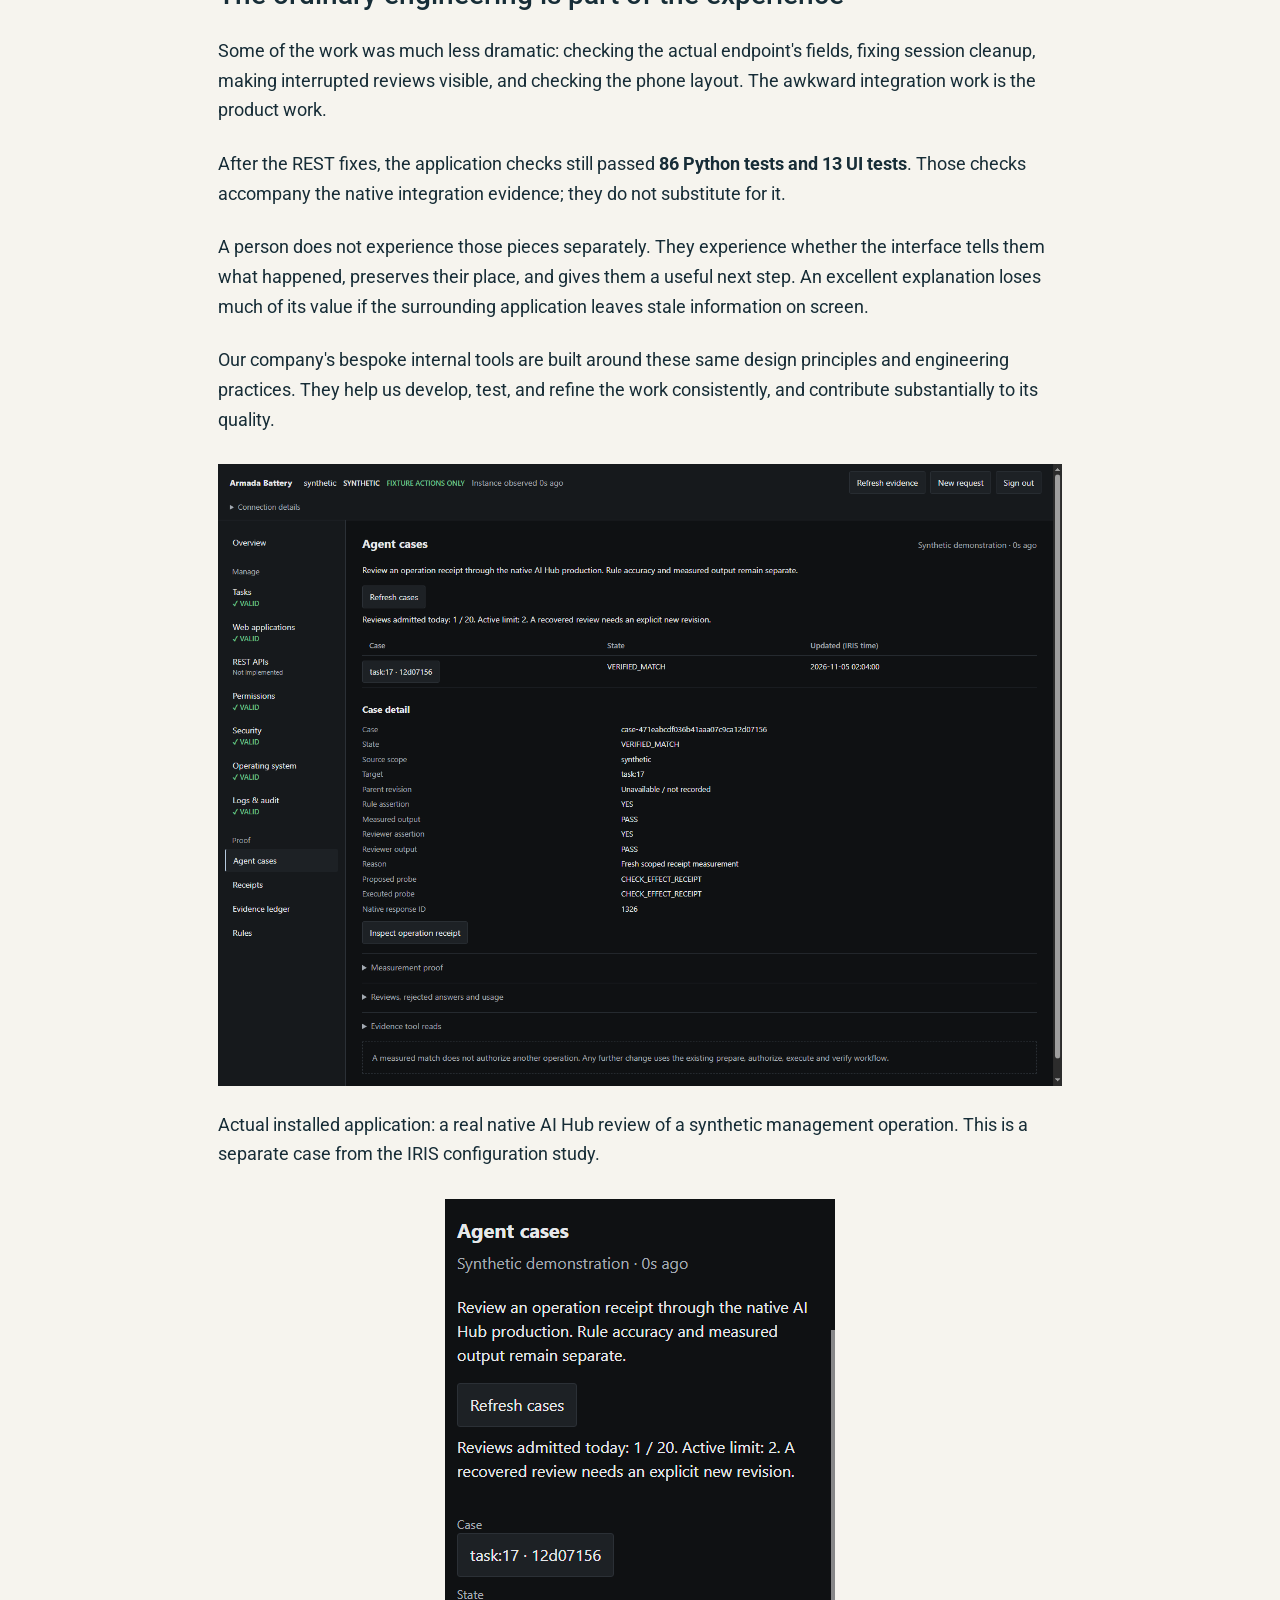
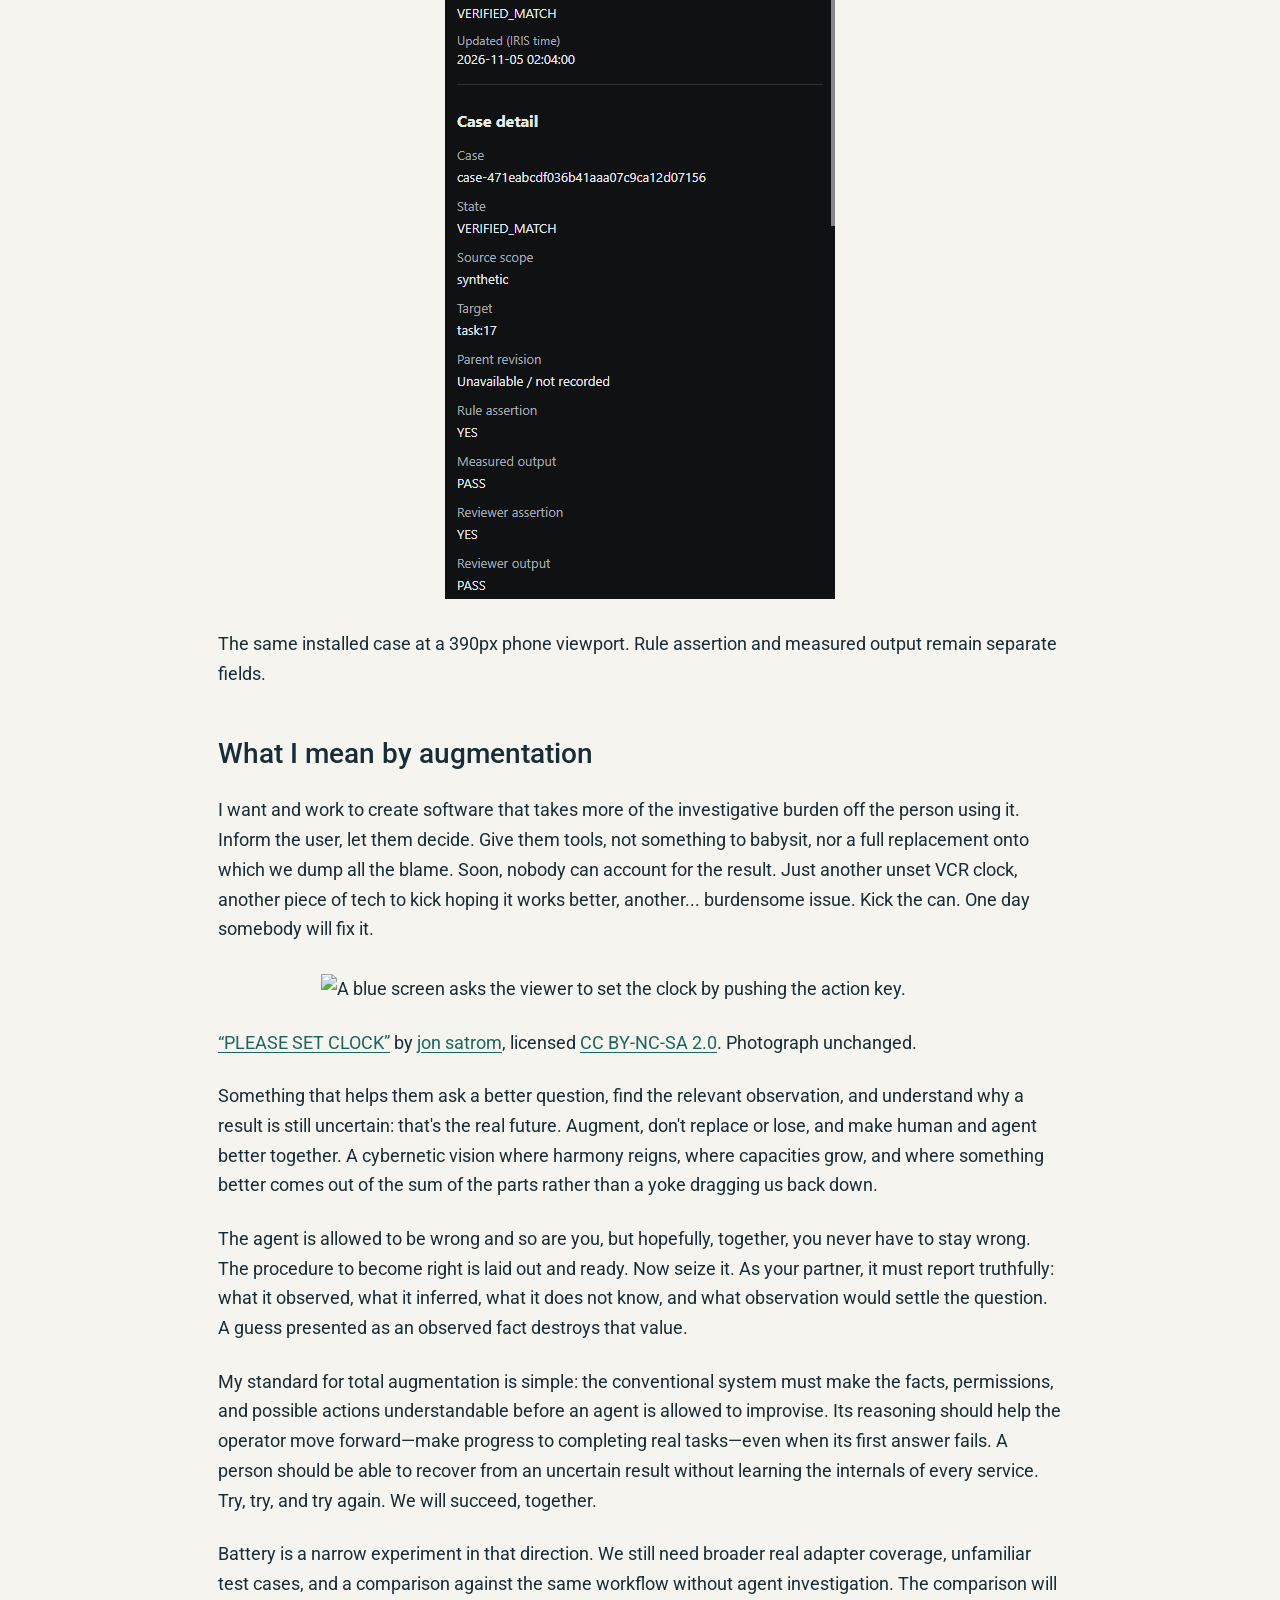
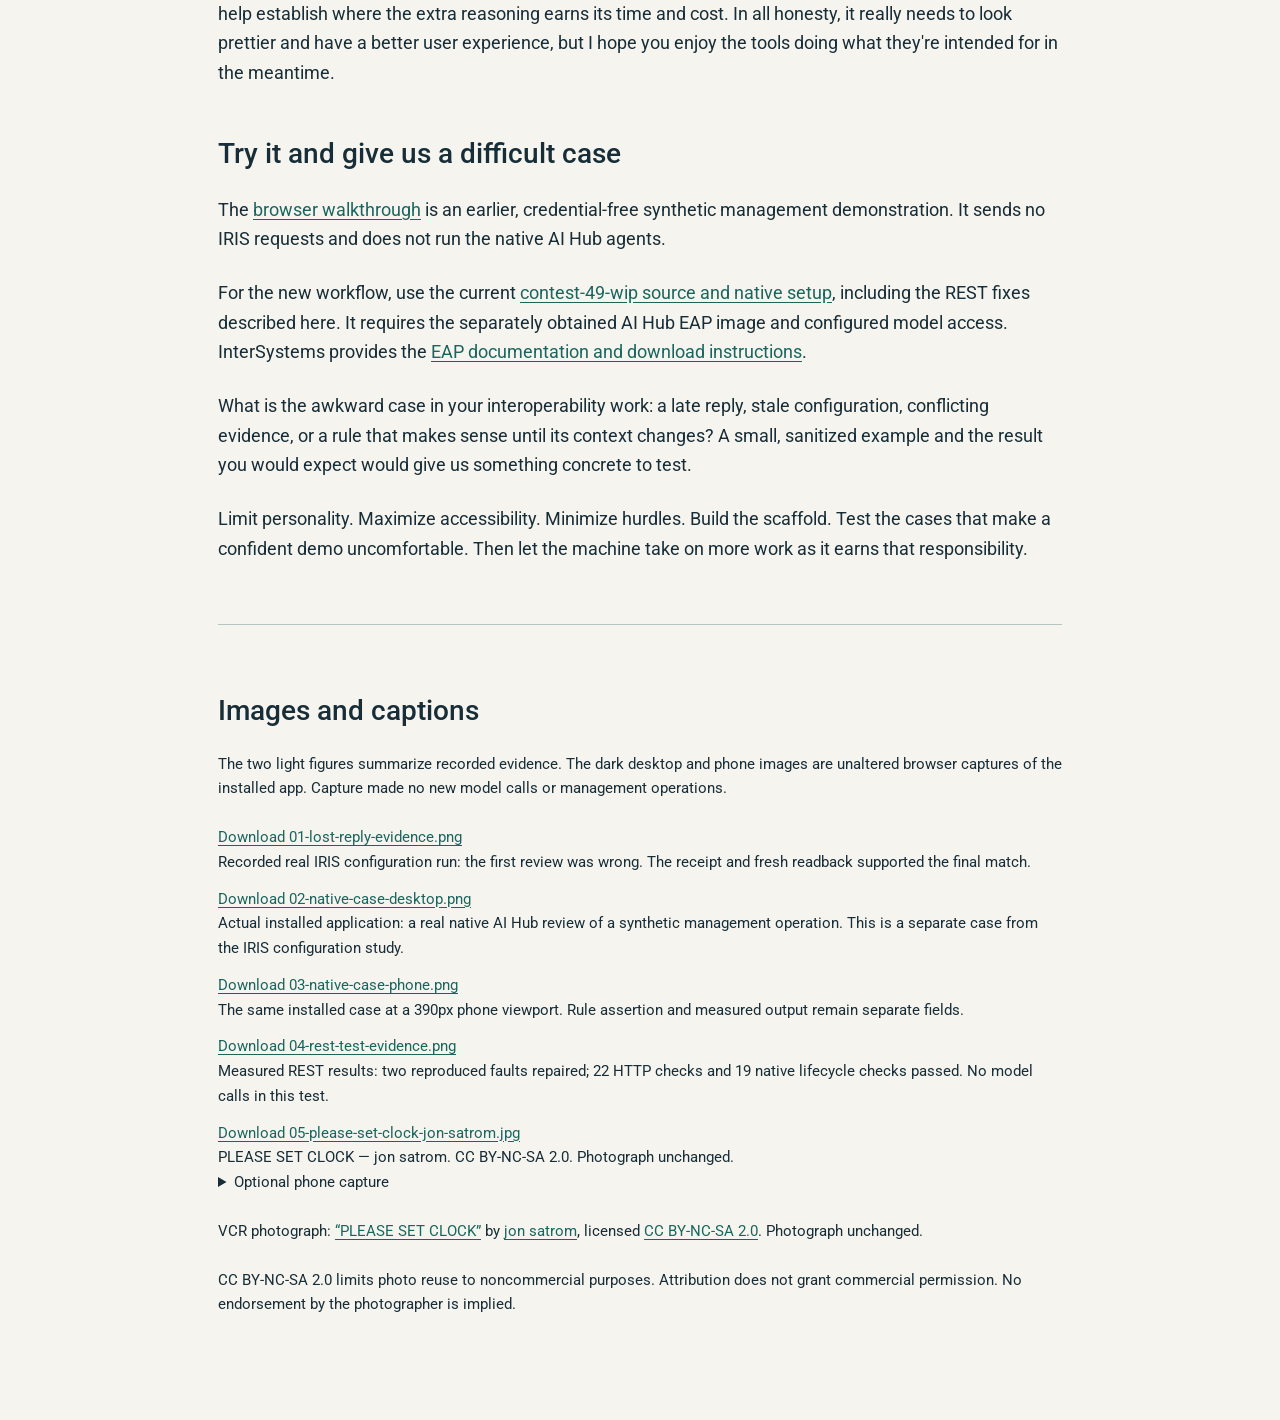
==== commit fb489a37: "Keep author’s candid usability note in community guide" ====
--- a/docs/community/2026-11-05/index.html
+++ b/docs/community/2026-11-05/index.html
@@ -54,7 +54,7 @@
 <p>Something that helps them ask a better question, find the relevant observation, and understand why a result is still uncertain: that&#x27;s the real future. Augment, don&#x27;t replace or lose, and make human and agent better together. A cybernetic vision where harmony reigns, where capacities grow, and where something better comes out of the sum of the parts rather than a yoke dragging us back down.</p>
 <p>The agent is allowed to be wrong and so are you, but hopefully, together, you never have to stay wrong. The procedure to become right is laid out and ready. Now seize it. As your partner, it must report truthfully: what it observed, what it inferred, what it does not know, and what observation would settle the question. A guess presented as an observed fact destroys that value.</p>
 <p>My standard for total augmentation is simple: the conventional system must make the facts, permissions, and possible actions understandable before an agent is allowed to improvise. Its reasoning should help the operator move forward—make progress to completing real tasks—even when its first answer fails. A person should be able to recover from an uncertain result without learning the internals of every service. Try, try, and try again. We will succeed, together.</p>
-<p>Battery is a narrow experiment in that direction. We still need broader real adapter coverage, unfamiliar test cases, and a comparison against the same workflow without agent investigation. That comparison will help establish where the extra reasoning earns its time and cost.</p>
+<p>Battery is a narrow experiment in that direction. We still need broader real adapter coverage, unfamiliar test cases, and a comparison against the same workflow without agent investigation. The comparison will help establish where the extra reasoning earns its time and cost. In all honesty, it really needs to look prettier and have a better user experience, but I hope you enjoy the tools doing what they&#x27;re intended for in the meantime.</p>
 <h2>Try it and give us a difficult case</h2>
 <p>The <a href="https://rbnbric.github.io/armada-battery/">browser walkthrough</a> is an earlier, credential-free synthetic management demonstration. It sends no IRIS requests and does not run the native AI Hub agents.</p>
 <p>For the new workflow, use the current <a href="https://github.com/rbnbric/armada-battery/blob/contest-49-wip/docs/NATIVE_CASE_WORKFLOW.md">contest-49-wip source and native setup</a>, including the REST fixes described here. It requires the separately obtained AI Hub EAP image and configured model access. InterSystems provides the <a href="https://github.com/intersystems-community/ai-hub-eap">EAP documentation and download instructions</a>.</p>
@@ -168,7 +168,7 @@
 
 My standard for total augmentation is simple: the conventional system must make the facts, permissions, and possible actions understandable before an agent is allowed to improvise. Its reasoning should help the operator move forward—make progress to completing real tasks—even when its first answer fails. A person should be able to recover from an uncertain result without learning the internals of every service. Try, try, and try again. We will succeed, together.
 
-Battery is a narrow experiment in that direction. We still need broader real adapter coverage, unfamiliar test cases, and a comparison against the same workflow without agent investigation. That comparison will help establish where the extra reasoning earns its time and cost.
+Battery is a narrow experiment in that direction. We still need broader real adapter coverage, unfamiliar test cases, and a comparison against the same workflow without agent investigation. The comparison will help establish where the extra reasoning earns its time and cost. In all honesty, it really needs to look prettier and have a better user experience, but I hope you enjoy the tools doing what they&#x27;re intended for in the meantime.
 
 ## Try it and give us a difficult case
 
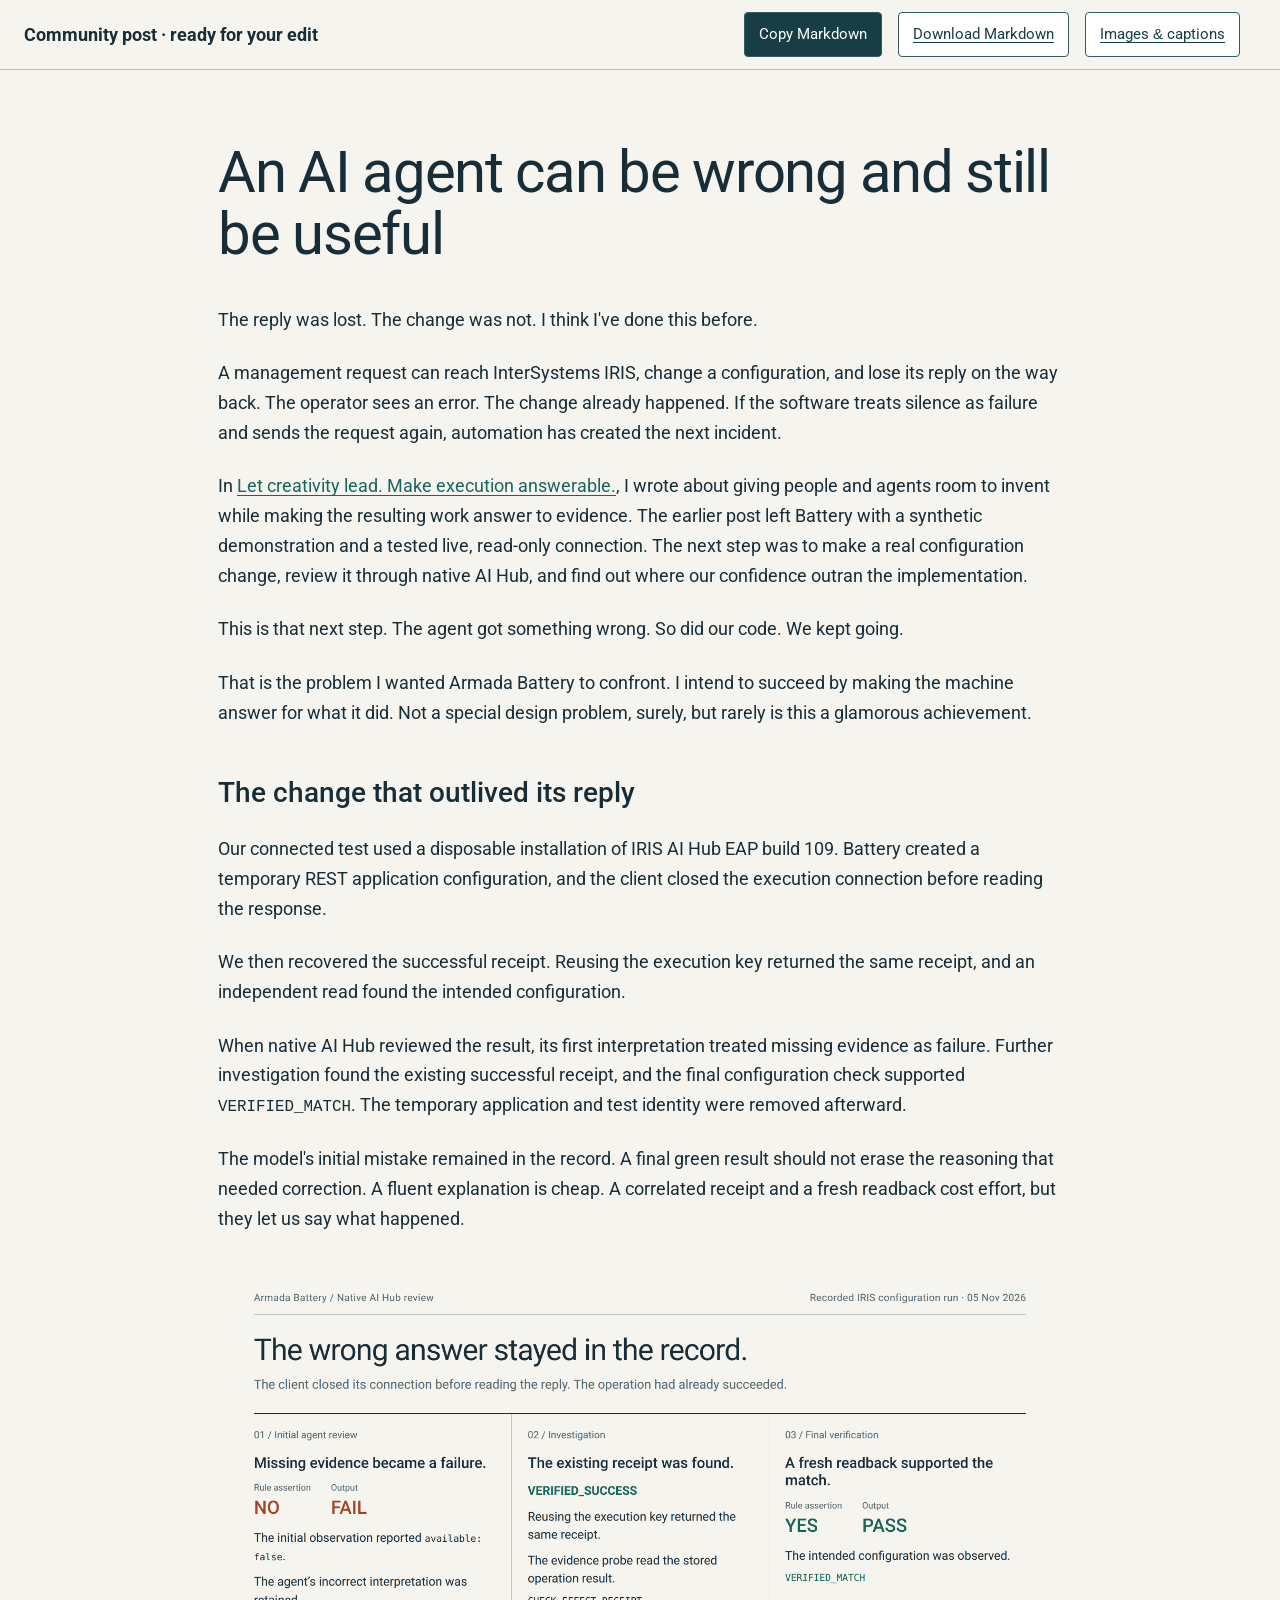
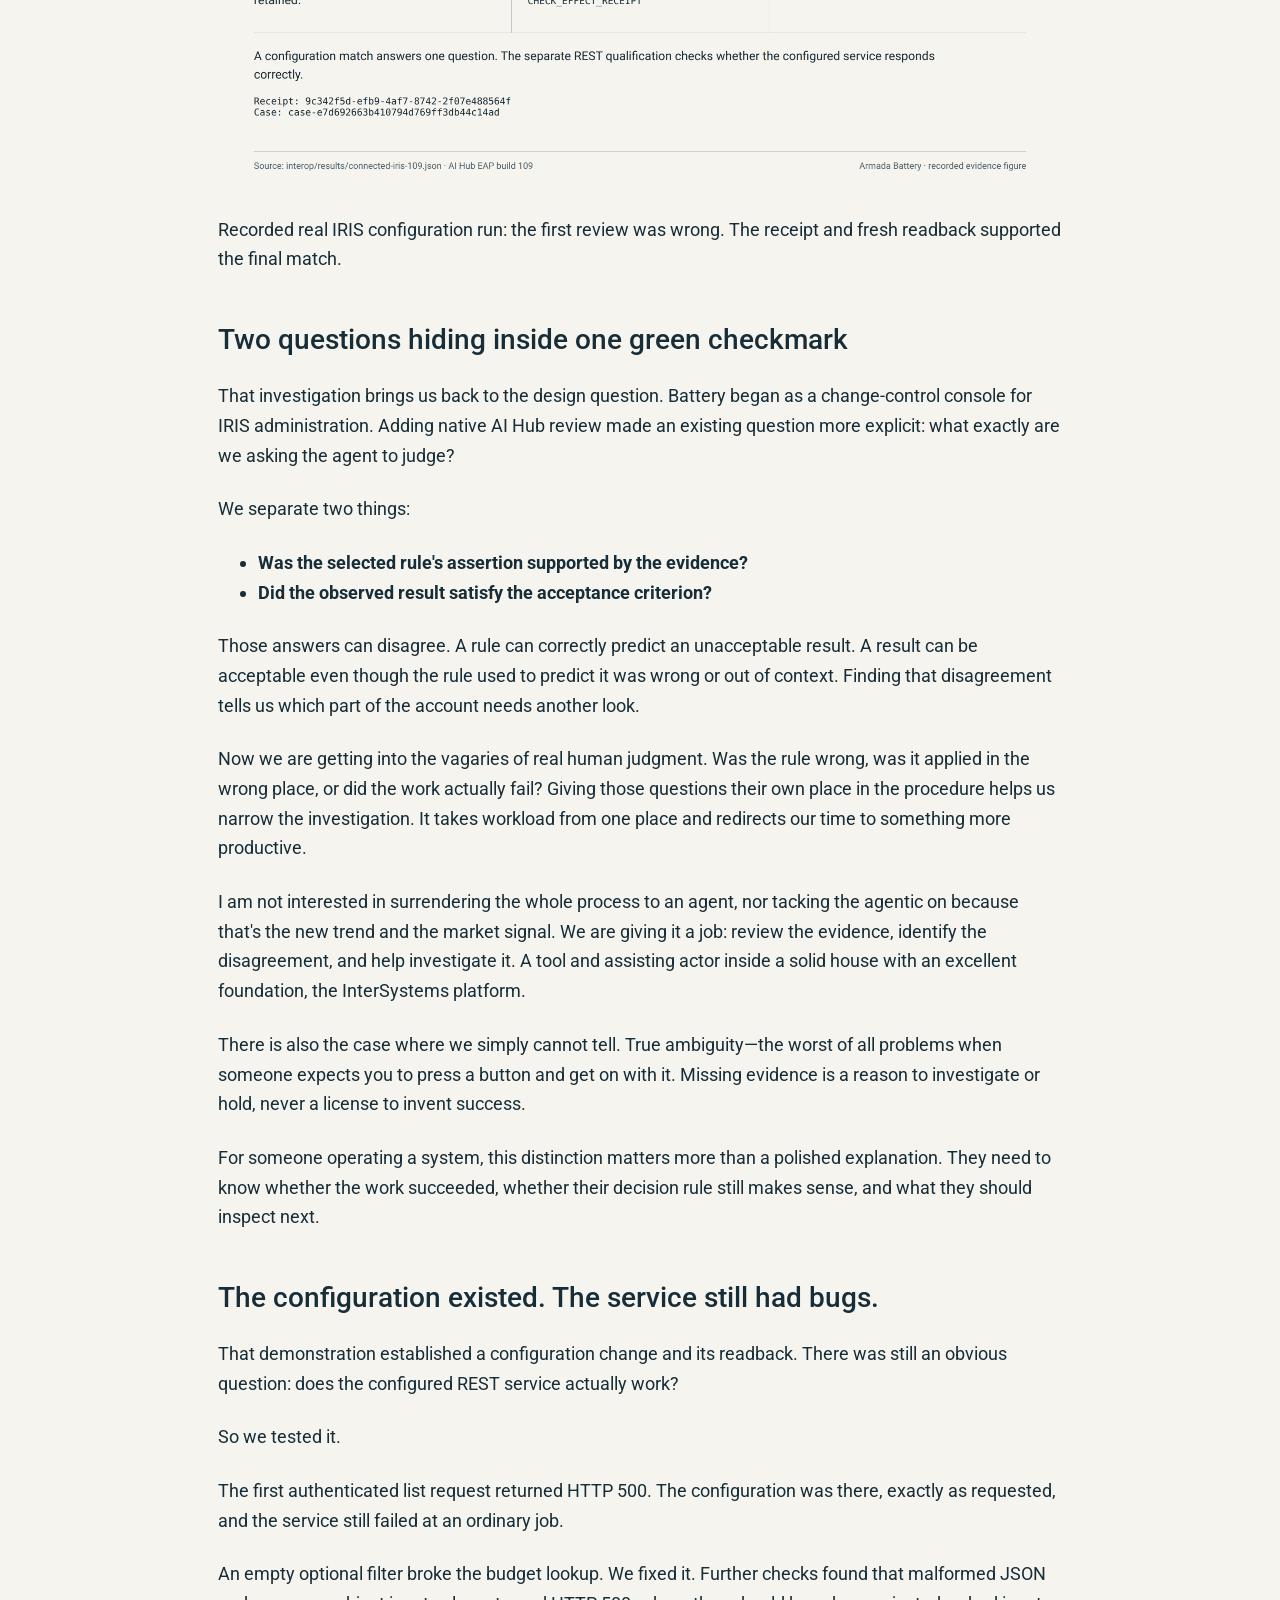
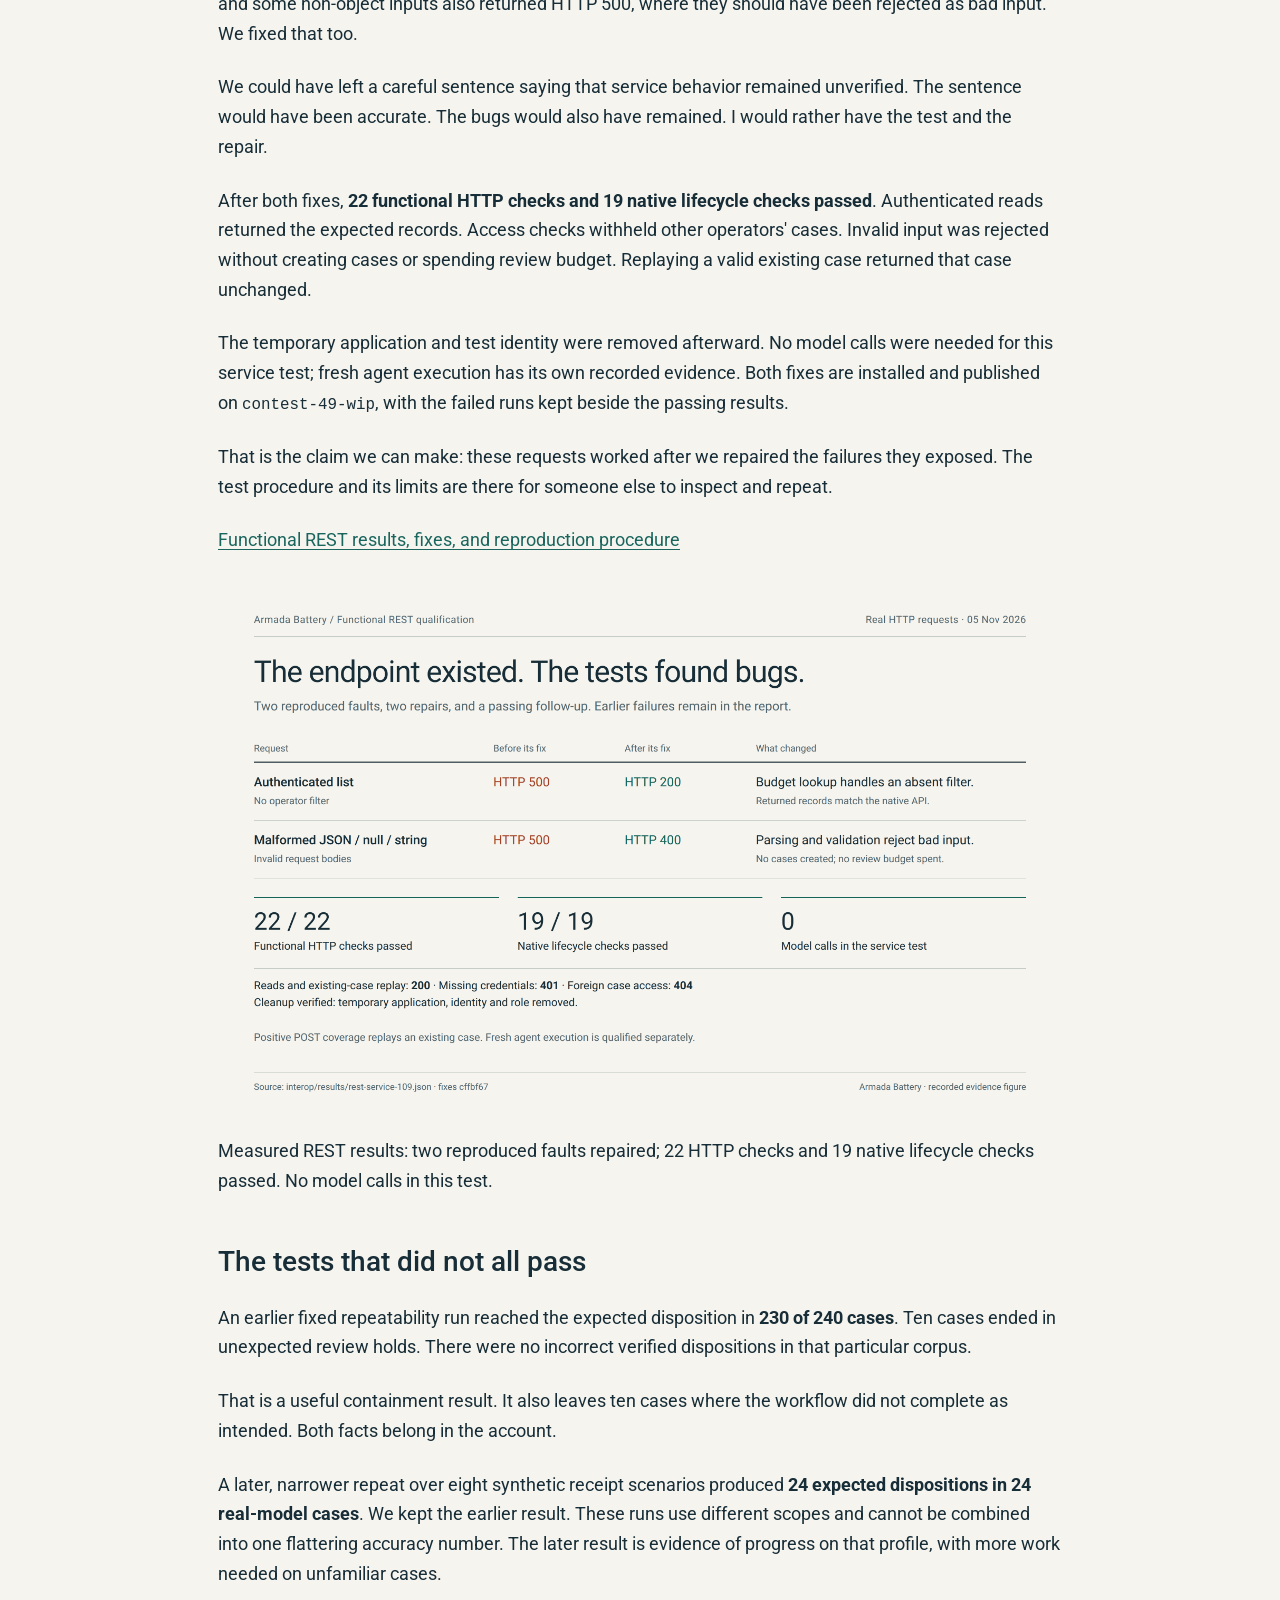
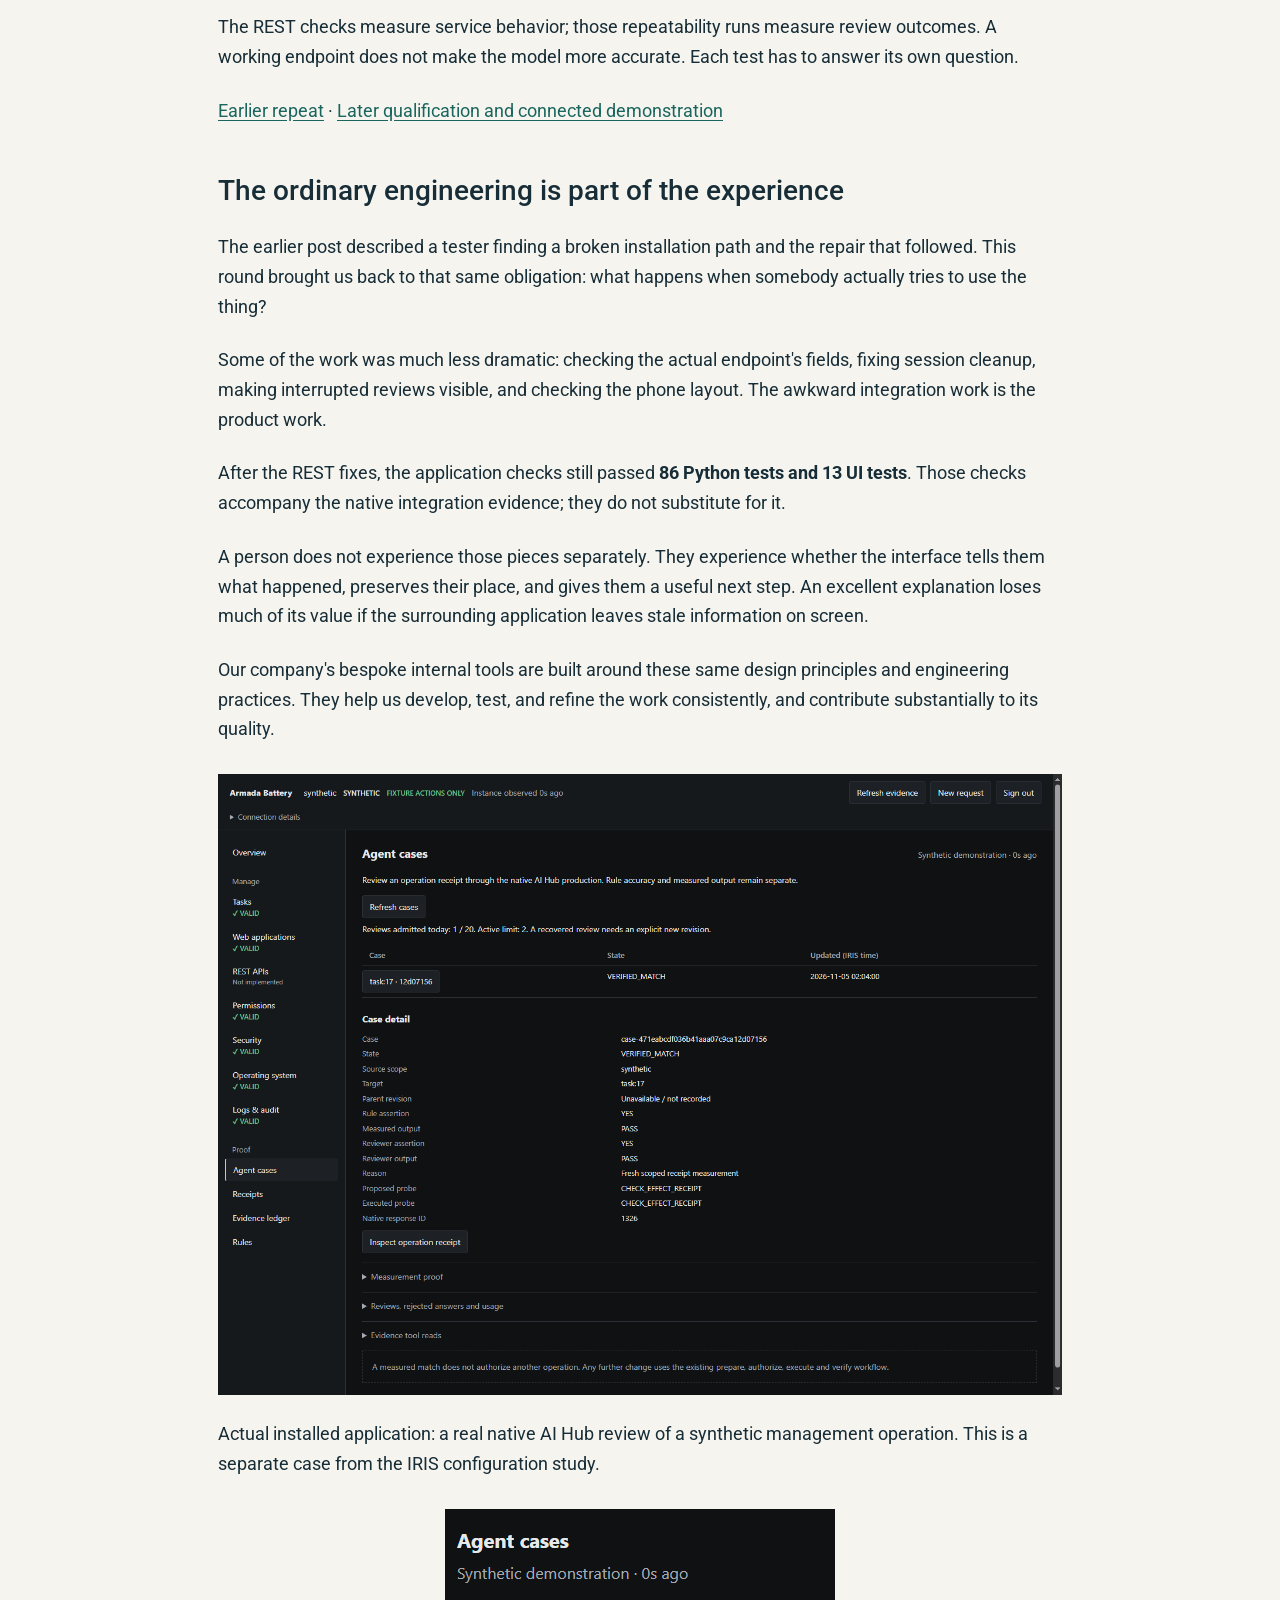
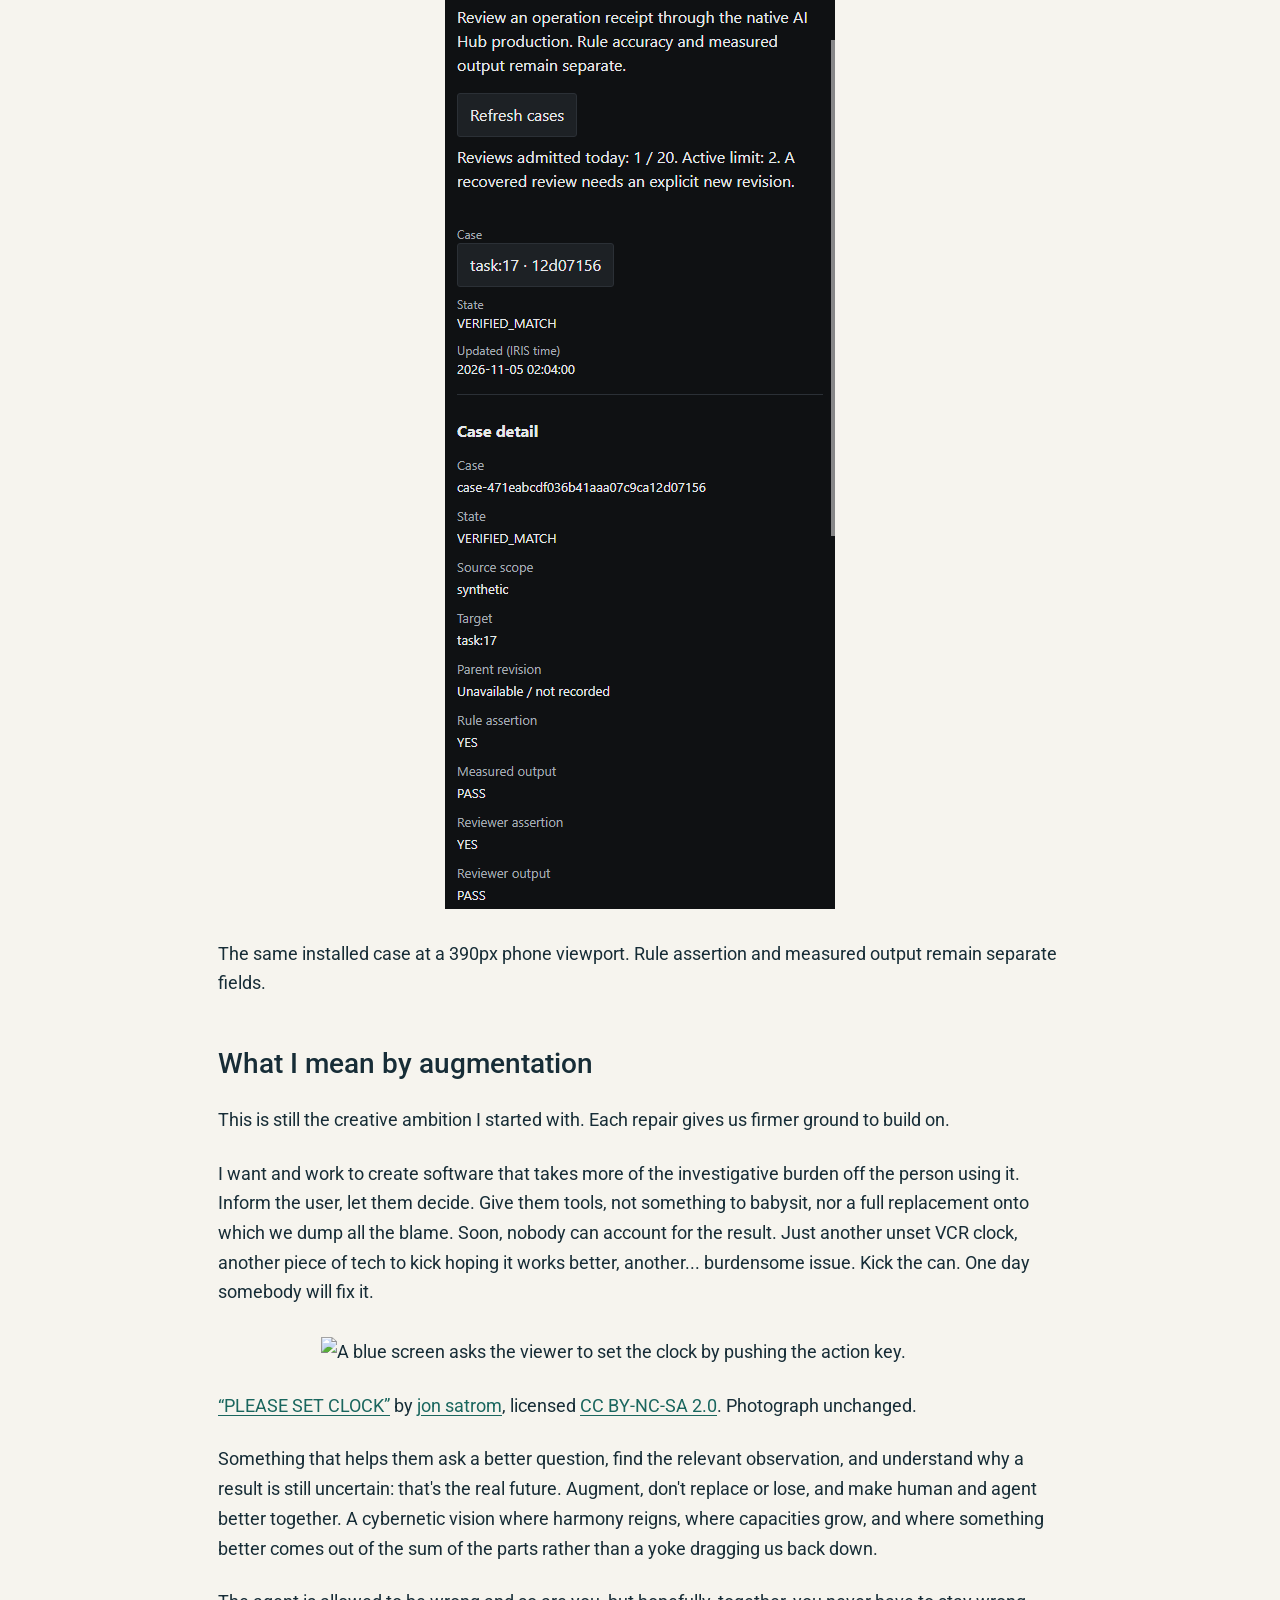
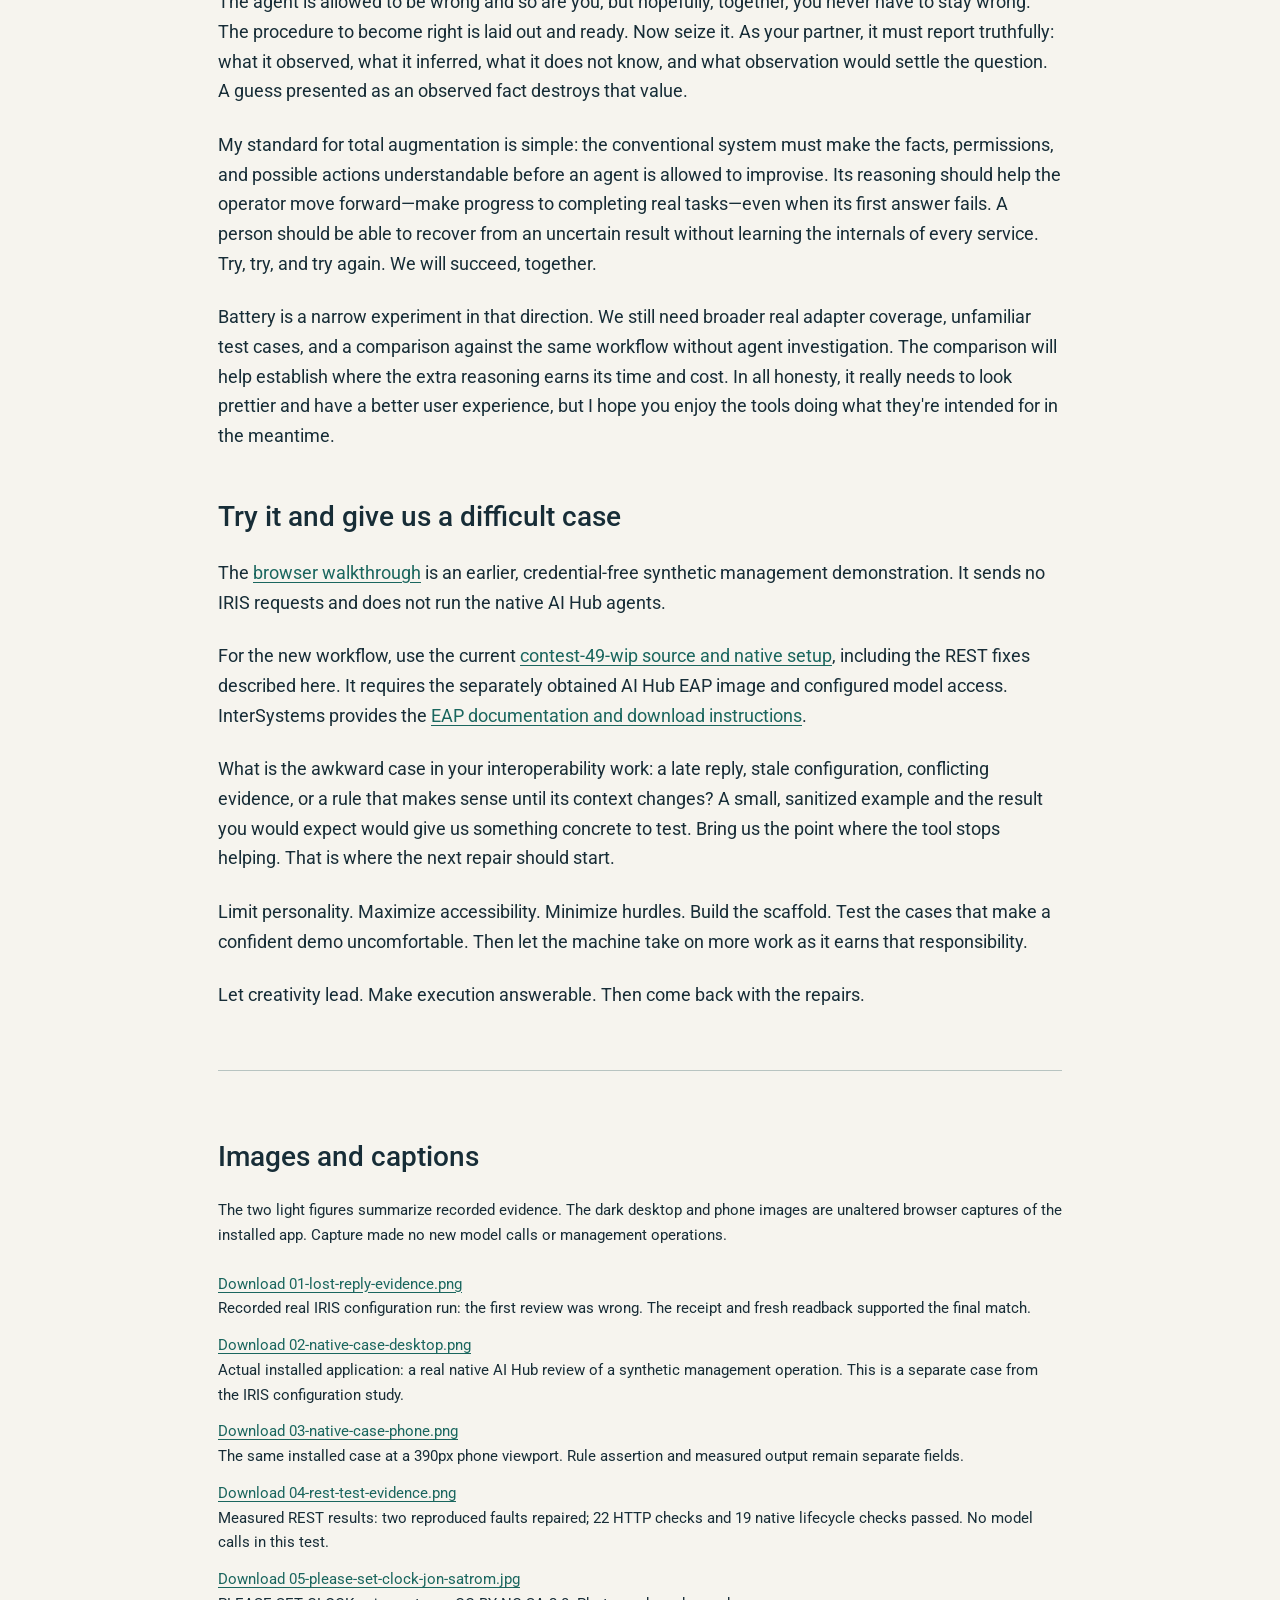
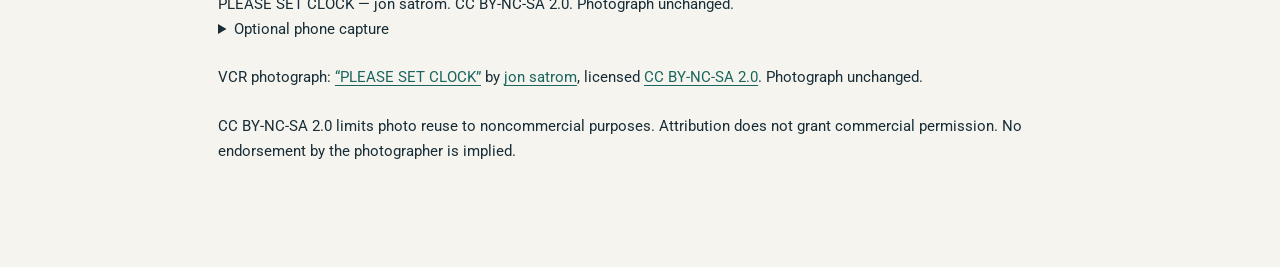
==== commit 1b5e9b4a: "Build community guide on prior creativity and accountable execution article" ====
--- a/docs/community/2026-11-05/index.html
+++ b/docs/community/2026-11-05/index.html
@@ -3,10 +3,18 @@
 </style><header><strong>Community post · ready for your edit</strong><button id="copy">Copy Markdown</button><a class="download" href="article.md" download>Download Markdown</a><a class="download" href="#images">Images &amp; captions</a><span id="copy-status" role="status"></span></header><main><h1>An AI agent can be wrong and still be useful</h1>
 <p>The reply was lost. The change was not. I think I&#x27;ve done this before.</p>
 <p>A management request can reach InterSystems IRIS, change a configuration, and lose its reply on the way back. The operator sees an error. The change already happened. If the software treats silence as failure and sends the request again, automation has created the next incident.</p>
+<p>In <a href="https://community.intersystems.com/post/let-creativity-lead-make-execution-answerable">Let creativity lead. Make execution answerable.</a>, I wrote about giving people and agents room to invent while making the resulting work answer to evidence. The earlier post left Battery with a synthetic demonstration and a tested live, read-only connection. The next step was to make a real configuration change, review it through native AI Hub, and find out where our confidence outran the implementation.</p>
+<p>This is that next step. The agent got something wrong. So did our code. We kept going.</p>
 <p>That is the problem I wanted Armada Battery to confront. I intend to succeed by making the machine answer for what it did. Not a special design problem, surely, but rarely is this a glamorous achievement.</p>
-<p>In our connected test, the first agent review interpreted missing evidence as failure. Further investigation found the existing successful receipt, and the final configuration check supported a verified match. The wrong first answer became part of an investigation we could inspect.</p>
+<h2>The change that outlived its reply</h2>
+<p>Our connected test used a disposable installation of IRIS AI Hub EAP build 109. Battery created a temporary REST application configuration, and the client closed the execution connection before reading the response.</p>
+<p>We then recovered the successful receipt. Reusing the execution key returned the same receipt, and an independent read found the intended configuration.</p>
+<p>When native AI Hub reviewed the result, its first interpretation treated missing evidence as failure. Further investigation found the existing successful receipt, and the final configuration check supported <code>VERIFIED_MATCH</code>. The temporary application and test identity were removed afterward.</p>
+<p>The model&#x27;s initial mistake remained in the record. A final green result should not erase the reasoning that needed correction. A fluent explanation is cheap. A correlated receipt and a fresh readback cost effort, but they let us say what happened.</p>
+<p><img class="evidence" src="01-lost-reply-evidence.png" alt="Recorded real IRIS configuration run: the first review was wrong. The receipt and fresh readback supported the final match."></p>
+<p>Recorded real IRIS configuration run: the first review was wrong. The receipt and fresh readback supported the final match.</p>
 <h2>Two questions hiding inside one green checkmark</h2>
-<p>Battery began as a change-control console for IRIS administration. Adding native AI Hub review made an existing question more explicit: what exactly are we asking the agent to judge?</p>
+<p>That investigation brings us back to the design question. Battery began as a change-control console for IRIS administration. Adding native AI Hub review made an existing question more explicit: what exactly are we asking the agent to judge?</p>
 <p>We separate two things:</p>
 <ul><li><strong>Was the selected rule&#x27;s assertion supported by the evidence?</strong></li><li><strong>Did the observed result satisfy the acceptance criterion?</strong></li></ul>
 <p>Those answers can disagree. A rule can correctly predict an unacceptable result. A result can be acceptable even though the rule used to predict it was wrong or out of context. Finding that disagreement tells us which part of the account needs another look.</p>
@@ -14,15 +22,9 @@
 <p>I am not interested in surrendering the whole process to an agent, nor tacking the agentic on because that&#x27;s the new trend and the market signal. We are giving it a job: review the evidence, identify the disagreement, and help investigate it. A tool and assisting actor inside a solid house with an excellent foundation, the InterSystems platform.</p>
 <p>There is also the case where we simply cannot tell. True ambiguity—the worst of all problems when someone expects you to press a button and get on with it. Missing evidence is a reason to investigate or hold, never a license to invent success.</p>
 <p>For someone operating a system, this distinction matters more than a polished explanation. They need to know whether the work succeeded, whether their decision rule still makes sense, and what they should inspect next.</p>
-<h2>The change that outlived its reply</h2>
-<p>Our connected test used a disposable installation of IRIS AI Hub EAP build 109. Battery created a temporary REST application configuration, and the client closed the execution connection before reading the response.</p>
-<p>We then recovered the successful receipt. Reusing the execution key returned the same receipt, and an independent read found the intended configuration. The native AI Hub review eventually reached <code>VERIFIED_MATCH</code>. The temporary application and test identity were removed afterward.</p>
-<p>The model&#x27;s initial mistake remained in the record. A final green result should not erase the reasoning that needed correction. A fluent explanation is cheap. A correlated receipt and a fresh readback cost effort, but they let us say what happened.</p>
-<p><img class="evidence" src="01-lost-reply-evidence.png" alt="Recorded real IRIS configuration run: the first review was wrong. The receipt and fresh readback supported the final match."></p>
-<p>Recorded real IRIS configuration run: the first review was wrong. The receipt and fresh readback supported the final match.</p>
+<h2>The configuration existed. The service still had bugs.</h2>
 <p>That demonstration established a configuration change and its readback. There was still an obvious question: does the configured REST service actually work?</p>
 <p>So we tested it.</p>
-<h2>The configuration existed. The service still had bugs.</h2>
 <p>The first authenticated list request returned HTTP 500. The configuration was there, exactly as requested, and the service still failed at an ordinary job.</p>
 <p>An empty optional filter broke the budget lookup. We fixed it. Further checks found that malformed JSON and some non-object inputs also returned HTTP 500, where they should have been rejected as bad input. We fixed that too.</p>
 <p>We could have left a careful sentence saying that service behavior remained unverified. The sentence would have been accurate. The bugs would also have remained. I would rather have the test and the repair.</p>
@@ -39,6 +41,7 @@
 <p>The REST checks measure service behavior; those repeatability runs measure review outcomes. A working endpoint does not make the model more accurate. Each test has to answer its own question.</p>
 <p><a href="https://github.com/rbnbric/armada-battery/blob/f3f438a177b27f834aa022ebb7fc810acd8a4b15/interop/results/solver-repeat-109.json">Earlier repeat</a> · <a href="https://github.com/rbnbric/armada-battery/blob/f3f438a177b27f834aa022ebb7fc810acd8a4b15/docs/IMPLEMENTATION_EVIDENCE.md">Later qualification and connected demonstration</a></p>
 <h2>The ordinary engineering is part of the experience</h2>
+<p>The earlier post described a tester finding a broken installation path and the repair that followed. This round brought us back to that same obligation: what happens when somebody actually tries to use the thing?</p>
 <p>Some of the work was much less dramatic: checking the actual endpoint&#x27;s fields, fixing session cleanup, making interrupted reviews visible, and checking the phone layout. The awkward integration work is the product work.</p>
 <p>After the REST fixes, the application checks still passed <strong>86 Python tests and 13 UI tests</strong>. Those checks accompany the native integration evidence; they do not substitute for it.</p>
 <p>A person does not experience those pieces separately. They experience whether the interface tells them what happened, preserves their place, and gives them a useful next step. An excellent explanation loses much of its value if the surrounding application leaves stale information on screen.</p>
@@ -48,6 +51,7 @@
 <p><img class="phone" src="03-native-case-phone.png" alt="The same installed case at a 390px phone viewport. Rule assertion and measured output remain separate fields."></p>
 <p>The same installed case at a 390px phone viewport. Rule assertion and measured output remain separate fields.</p>
 <h2>What I mean by augmentation</h2>
+<p>This is still the creative ambition I started with. Each repair gives us firmer ground to build on.</p>
 <p>I want and work to create software that takes more of the investigative burden off the person using it. Inform the user, let them decide. Give them tools, not something to babysit, nor a full replacement onto which we dump all the blame. Soon, nobody can account for the result. Just another unset VCR clock, another piece of tech to kick hoping it works better, another... burdensome issue. Kick the can. One day somebody will fix it.</p>
 <p><img class="vcr" src="https://live.staticflickr.com/157/361316740_1740647008_z.jpg" alt="A blue screen asks the viewer to set the clock by pushing the action key."></p>
 <p><a href="https://www.flickr.com/photos/62439250@N00/361316740">“PLEASE SET CLOCK”</a> by <a href="https://www.flickr.com/people/jonsatrom/">jon satrom</a>, licensed <a href="https://creativecommons.org/licenses/by-nc-sa/2.0/">CC BY-NC-SA 2.0</a>. Photograph unchanged.</p>
@@ -58,20 +62,37 @@
 <h2>Try it and give us a difficult case</h2>
 <p>The <a href="https://rbnbric.github.io/armada-battery/">browser walkthrough</a> is an earlier, credential-free synthetic management demonstration. It sends no IRIS requests and does not run the native AI Hub agents.</p>
 <p>For the new workflow, use the current <a href="https://github.com/rbnbric/armada-battery/blob/contest-49-wip/docs/NATIVE_CASE_WORKFLOW.md">contest-49-wip source and native setup</a>, including the REST fixes described here. It requires the separately obtained AI Hub EAP image and configured model access. InterSystems provides the <a href="https://github.com/intersystems-community/ai-hub-eap">EAP documentation and download instructions</a>.</p>
-<p>What is the awkward case in your interoperability work: a late reply, stale configuration, conflicting evidence, or a rule that makes sense until its context changes? A small, sanitized example and the result you would expect would give us something concrete to test.</p>
-<p>Limit personality. Maximize accessibility. Minimize hurdles. Build the scaffold. Test the cases that make a confident demo uncomfortable. Then let the machine take on more work as it earns that responsibility.</p><footer id="images"><h2>Images and captions</h2><p>The two light figures summarize recorded evidence. The dark desktop and phone images are unaltered browser captures of the installed app. Capture made no new model calls or management operations.</p><div class="assetlinks"><div><a download href="01-lost-reply-evidence.png">Download 01-lost-reply-evidence.png</a><br>Recorded real IRIS configuration run: the first review was wrong. The receipt and fresh readback supported the final match.</div><div><a download href="02-native-case-desktop.png">Download 02-native-case-desktop.png</a><br>Actual installed application: a real native AI Hub review of a synthetic management operation. This is a separate case from the IRIS configuration study.</div><div><a download href="03-native-case-phone.png">Download 03-native-case-phone.png</a><br>The same installed case at a 390px phone viewport. Rule assertion and measured output remain separate fields.</div><div><a download href="04-rest-test-evidence.png">Download 04-rest-test-evidence.png</a><br>Measured REST results: two reproduced faults repaired; 22 HTTP checks and 19 native lifecycle checks passed. No model calls in this test.</div><div><a download href="https://www.flickr.com/photos/62439250@N00/361316740">Download 05-please-set-clock-jon-satrom.jpg</a><br>PLEASE SET CLOCK — jon satrom. CC BY-NC-SA 2.0. Photograph unchanged.</div></div><details><summary>Optional phone capture</summary><img src="03-native-case-phone.png" alt="Installed application phone view"></details><p>VCR photograph: <a href="https://www.flickr.com/photos/62439250@N00/361316740">“PLEASE SET CLOCK”</a> by <a href="https://www.flickr.com/people/jonsatrom/">jon satrom</a>, licensed <a href="https://creativecommons.org/licenses/by-nc-sa/2.0/">CC BY-NC-SA 2.0</a>. Photograph unchanged.</p><p>CC BY-NC-SA 2.0 limits photo reuse to noncommercial purposes. Attribution does not grant commercial permission. No endorsement by the photographer is implied.</p></footer></main><textarea id="markdown" aria-hidden="true"># An AI agent can be wrong and still be useful
+<p>What is the awkward case in your interoperability work: a late reply, stale configuration, conflicting evidence, or a rule that makes sense until its context changes? A small, sanitized example and the result you would expect would give us something concrete to test. Bring us the point where the tool stops helping. That is where the next repair should start.</p>
+<p>Limit personality. Maximize accessibility. Minimize hurdles. Build the scaffold. Test the cases that make a confident demo uncomfortable. Then let the machine take on more work as it earns that responsibility.</p>
+<p>Let creativity lead. Make execution answerable. Then come back with the repairs.</p><footer id="images"><h2>Images and captions</h2><p>The two light figures summarize recorded evidence. The dark desktop and phone images are unaltered browser captures of the installed app. Capture made no new model calls or management operations.</p><div class="assetlinks"><div><a download href="01-lost-reply-evidence.png">Download 01-lost-reply-evidence.png</a><br>Recorded real IRIS configuration run: the first review was wrong. The receipt and fresh readback supported the final match.</div><div><a download href="02-native-case-desktop.png">Download 02-native-case-desktop.png</a><br>Actual installed application: a real native AI Hub review of a synthetic management operation. This is a separate case from the IRIS configuration study.</div><div><a download href="03-native-case-phone.png">Download 03-native-case-phone.png</a><br>The same installed case at a 390px phone viewport. Rule assertion and measured output remain separate fields.</div><div><a download href="04-rest-test-evidence.png">Download 04-rest-test-evidence.png</a><br>Measured REST results: two reproduced faults repaired; 22 HTTP checks and 19 native lifecycle checks passed. No model calls in this test.</div><div><a download href="https://www.flickr.com/photos/62439250@N00/361316740">Download 05-please-set-clock-jon-satrom.jpg</a><br>PLEASE SET CLOCK — jon satrom. CC BY-NC-SA 2.0. Photograph unchanged.</div></div><details><summary>Optional phone capture</summary><img src="03-native-case-phone.png" alt="Installed application phone view"></details><p>VCR photograph: <a href="https://www.flickr.com/photos/62439250@N00/361316740">“PLEASE SET CLOCK”</a> by <a href="https://www.flickr.com/people/jonsatrom/">jon satrom</a>, licensed <a href="https://creativecommons.org/licenses/by-nc-sa/2.0/">CC BY-NC-SA 2.0</a>. Photograph unchanged.</p><p>CC BY-NC-SA 2.0 limits photo reuse to noncommercial purposes. Attribution does not grant commercial permission. No endorsement by the photographer is implied.</p></footer></main><textarea id="markdown" aria-hidden="true"># An AI agent can be wrong and still be useful
 
 The reply was lost. The change was not. I think I&#x27;ve done this before.
 
 A management request can reach InterSystems IRIS, change a configuration, and lose its reply on the way back. The operator sees an error. The change already happened. If the software treats silence as failure and sends the request again, automation has created the next incident.
 
+In [Let creativity lead. Make execution answerable.](https://community.intersystems.com/post/let-creativity-lead-make-execution-answerable), I wrote about giving people and agents room to invent while making the resulting work answer to evidence. The earlier post left Battery with a synthetic demonstration and a tested live, read-only connection. The next step was to make a real configuration change, review it through native AI Hub, and find out where our confidence outran the implementation.
+
+This is that next step. The agent got something wrong. So did our code. We kept going.
+
 That is the problem I wanted Armada Battery to confront. I intend to succeed by making the machine answer for what it did. Not a special design problem, surely, but rarely is this a glamorous achievement.
 
-In our connected test, the first agent review interpreted missing evidence as failure. Further investigation found the existing successful receipt, and the final configuration check supported a verified match. The wrong first answer became part of an investigation we could inspect.
+## The change that outlived its reply
+
+Our connected test used a disposable installation of IRIS AI Hub EAP build 109. Battery created a temporary REST application configuration, and the client closed the execution connection before reading the response.
+
+We then recovered the successful receipt. Reusing the execution key returned the same receipt, and an independent read found the intended configuration.
+
+When native AI Hub reviewed the result, its first interpretation treated missing evidence as failure. Further investigation found the existing successful receipt, and the final configuration check supported `VERIFIED_MATCH`. The temporary application and test identity were removed afterward.
+
+The model&#x27;s initial mistake remained in the record. A final green result should not erase the reasoning that needed correction. A fluent explanation is cheap. A correlated receipt and a fresh readback cost effort, but they let us say what happened.
+
+![Recorded real IRIS configuration run: the first review was wrong. The receipt and fresh readback supported the final match.](https://raw.githubusercontent.com/rbnbric/armada-battery/287d2083bbfa7d5b80dff7e28b5dc59db5f296b9/docs/community/2026-11-05/01-lost-reply-evidence.png)
+
+Recorded real IRIS configuration run: the first review was wrong. The receipt and fresh readback supported the final match.
 
 ## Two questions hiding inside one green checkmark
 
-Battery began as a change-control console for IRIS administration. Adding native AI Hub review made an existing question more explicit: what exactly are we asking the agent to judge?
+That investigation brings us back to the design question. Battery began as a change-control console for IRIS administration. Adding native AI Hub review made an existing question more explicit: what exactly are we asking the agent to judge?
 
 We separate two things:
 
@@ -88,23 +109,11 @@
 
 For someone operating a system, this distinction matters more than a polished explanation. They need to know whether the work succeeded, whether their decision rule still makes sense, and what they should inspect next.
 
-## The change that outlived its reply
-
-Our connected test used a disposable installation of IRIS AI Hub EAP build 109. Battery created a temporary REST application configuration, and the client closed the execution connection before reading the response.
-
-We then recovered the successful receipt. Reusing the execution key returned the same receipt, and an independent read found the intended configuration. The native AI Hub review eventually reached `VERIFIED_MATCH`. The temporary application and test identity were removed afterward.
-
-The model&#x27;s initial mistake remained in the record. A final green result should not erase the reasoning that needed correction. A fluent explanation is cheap. A correlated receipt and a fresh readback cost effort, but they let us say what happened.
-
-![Recorded real IRIS configuration run: the first review was wrong. The receipt and fresh readback supported the final match.](https://raw.githubusercontent.com/rbnbric/armada-battery/287d2083bbfa7d5b80dff7e28b5dc59db5f296b9/docs/community/2026-11-05/01-lost-reply-evidence.png)
-
-Recorded real IRIS configuration run: the first review was wrong. The receipt and fresh readback supported the final match.
+## The configuration existed. The service still had bugs.
 
 That demonstration established a configuration change and its readback. There was still an obvious question: does the configured REST service actually work?
 
 So we tested it.
-
-## The configuration existed. The service still had bugs.
 
 The first authenticated list request returned HTTP 500. The configuration was there, exactly as requested, and the service still failed at an ordinary job.
 
@@ -138,6 +147,8 @@
 
 ## The ordinary engineering is part of the experience
 
+The earlier post described a tester finding a broken installation path and the repair that followed. This round brought us back to that same obligation: what happens when somebody actually tries to use the thing?
+
 Some of the work was much less dramatic: checking the actual endpoint&#x27;s fields, fixing session cleanup, making interrupted reviews visible, and checking the phone layout. The awkward integration work is the product work.
 
 After the REST fixes, the application checks still passed **86 Python tests and 13 UI tests**. Those checks accompany the native integration evidence; they do not substitute for it.
@@ -155,6 +166,8 @@
 The same installed case at a 390px phone viewport. Rule assertion and measured output remain separate fields.
 
 ## What I mean by augmentation
+
+This is still the creative ambition I started with. Each repair gives us firmer ground to build on.
 
 I want and work to create software that takes more of the investigative burden off the person using it. Inform the user, let them decide. Give them tools, not something to babysit, nor a full replacement onto which we dump all the blame. Soon, nobody can account for the result. Just another unset VCR clock, another piece of tech to kick hoping it works better, another... burdensome issue. Kick the can. One day somebody will fix it.
 
@@ -176,7 +189,9 @@
 
 For the new workflow, use the current [contest-49-wip source and native setup](https://github.com/rbnbric/armada-battery/blob/contest-49-wip/docs/NATIVE_CASE_WORKFLOW.md), including the REST fixes described here. It requires the separately obtained AI Hub EAP image and configured model access. InterSystems provides the [EAP documentation and download instructions](https://github.com/intersystems-community/ai-hub-eap).
 
-What is the awkward case in your interoperability work: a late reply, stale configuration, conflicting evidence, or a rule that makes sense until its context changes? A small, sanitized example and the result you would expect would give us something concrete to test.
+What is the awkward case in your interoperability work: a late reply, stale configuration, conflicting evidence, or a rule that makes sense until its context changes? A small, sanitized example and the result you would expect would give us something concrete to test. Bring us the point where the tool stops helping. That is where the next repair should start.
 
 Limit personality. Maximize accessibility. Minimize hurdles. Build the scaffold. Test the cases that make a confident demo uncomfortable. Then let the machine take on more work as it earns that responsibility.
+
+Let creativity lead. Make execution answerable. Then come back with the repairs.
 </textarea><script>document.querySelector('#copy').onclick=async()=>{const text=document.querySelector('#markdown').value;try{await navigator.clipboard.writeText(text)}catch(e){const area=document.querySelector('#markdown');area.style.position='fixed';area.style.left='0';area.select();if(!document.execCommand('copy')){area.style.position='static';document.querySelector('#copy-status').textContent='Select and copy the text below.';return}area.style.left='-9999px';area.style.position='absolute'}document.querySelector('#copy-status').textContent='Markdown copied.'};</script></html>
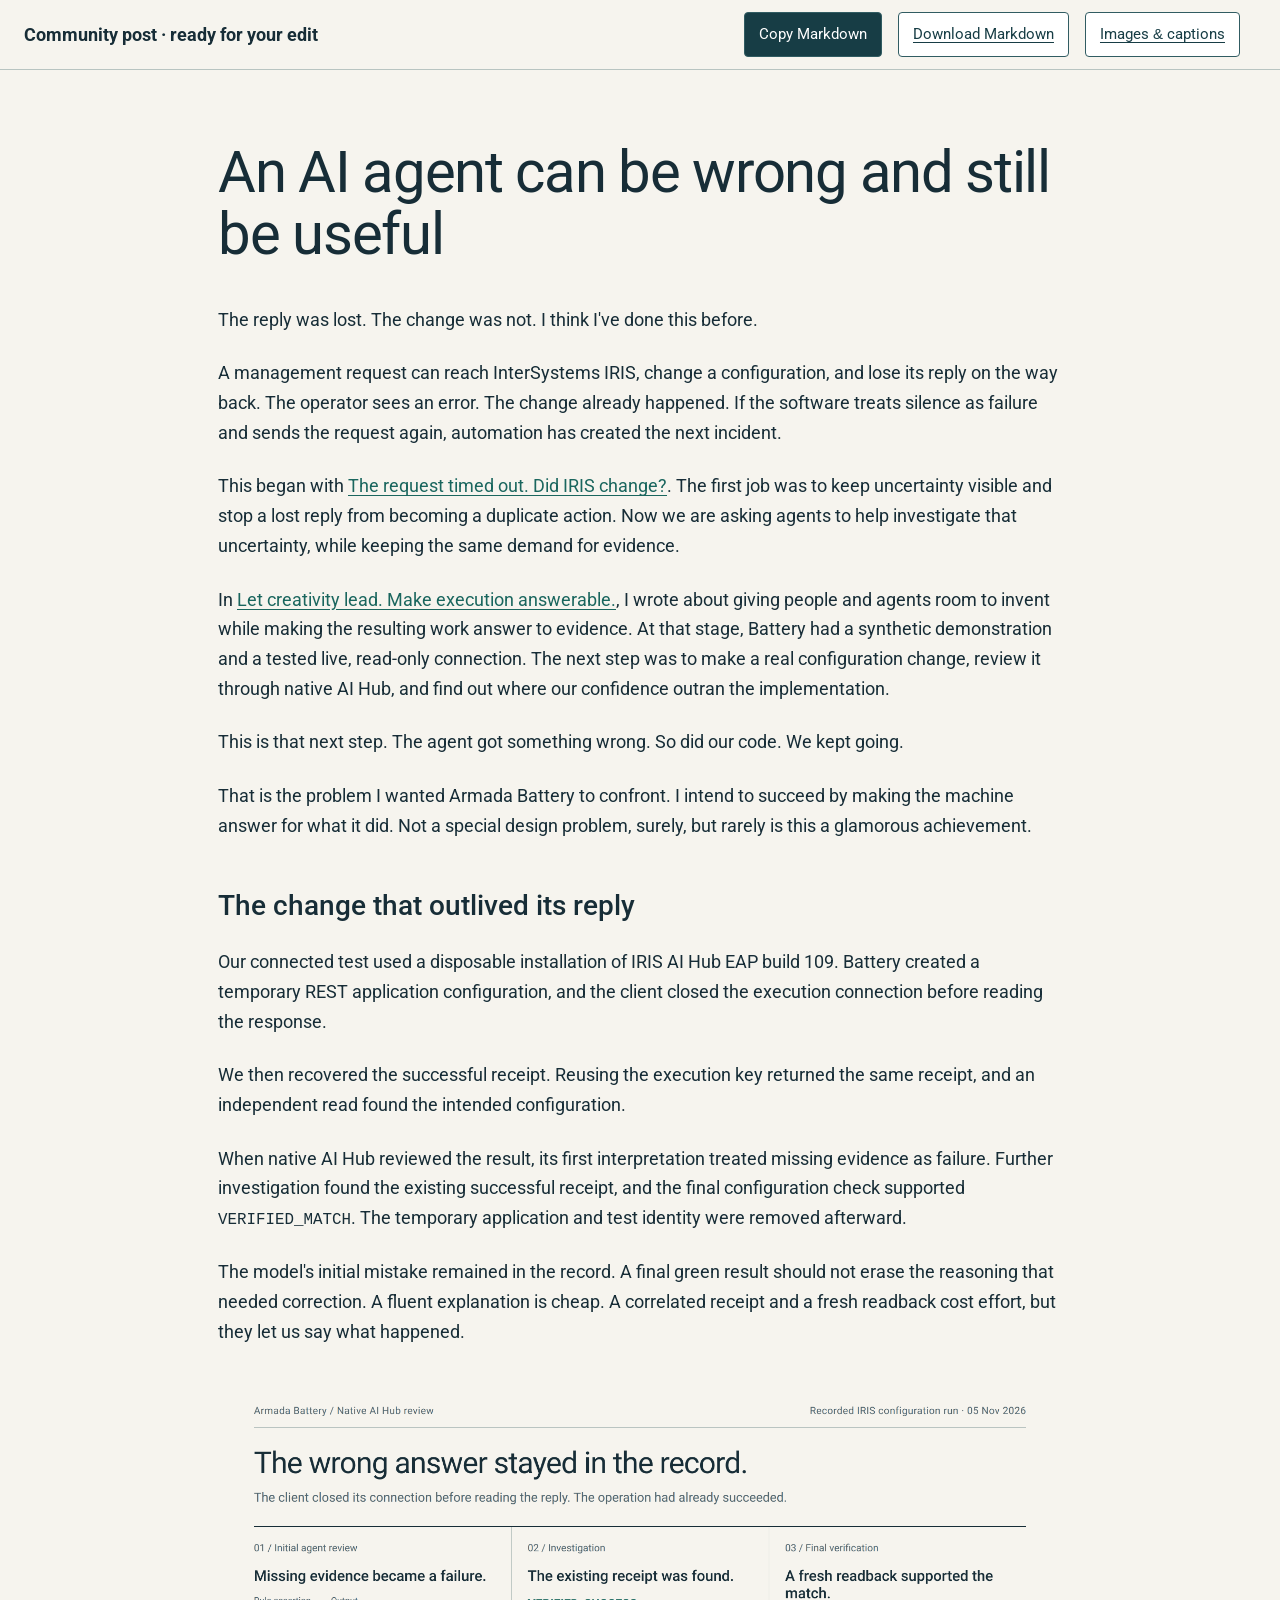
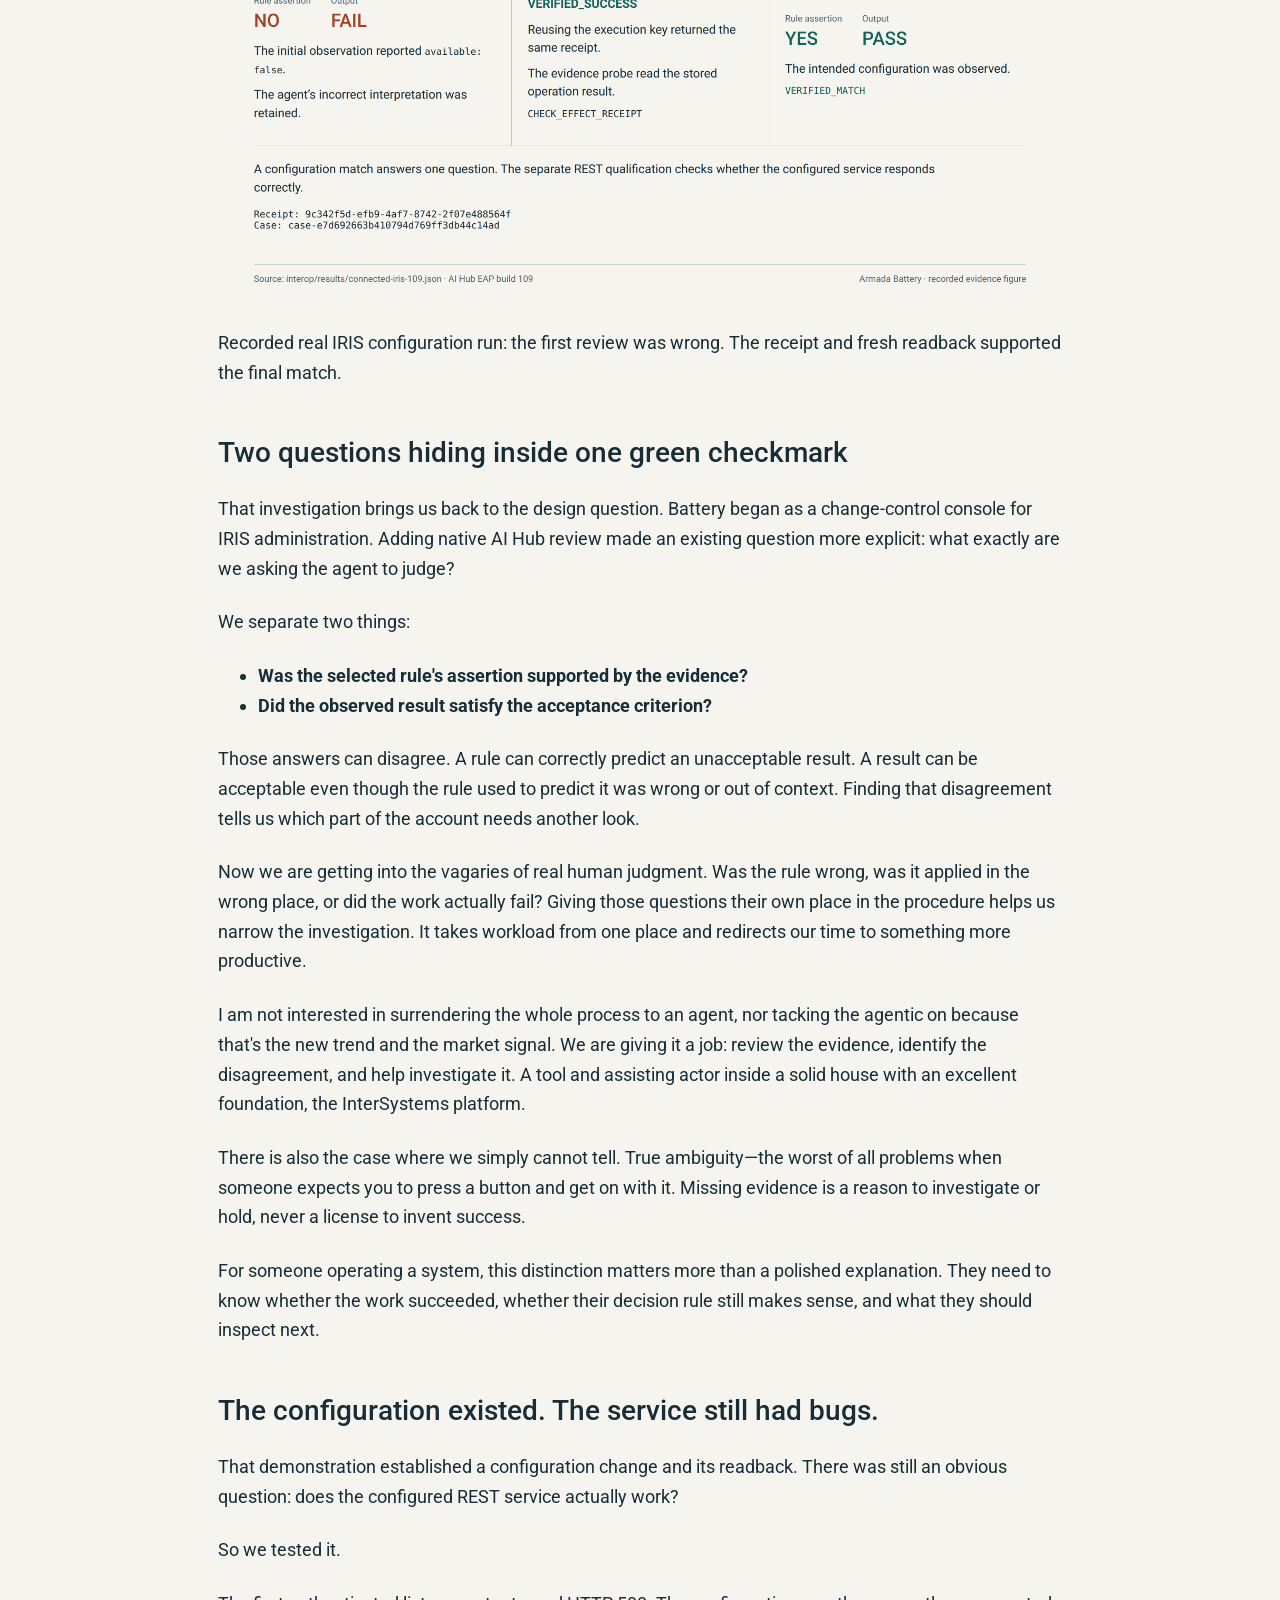
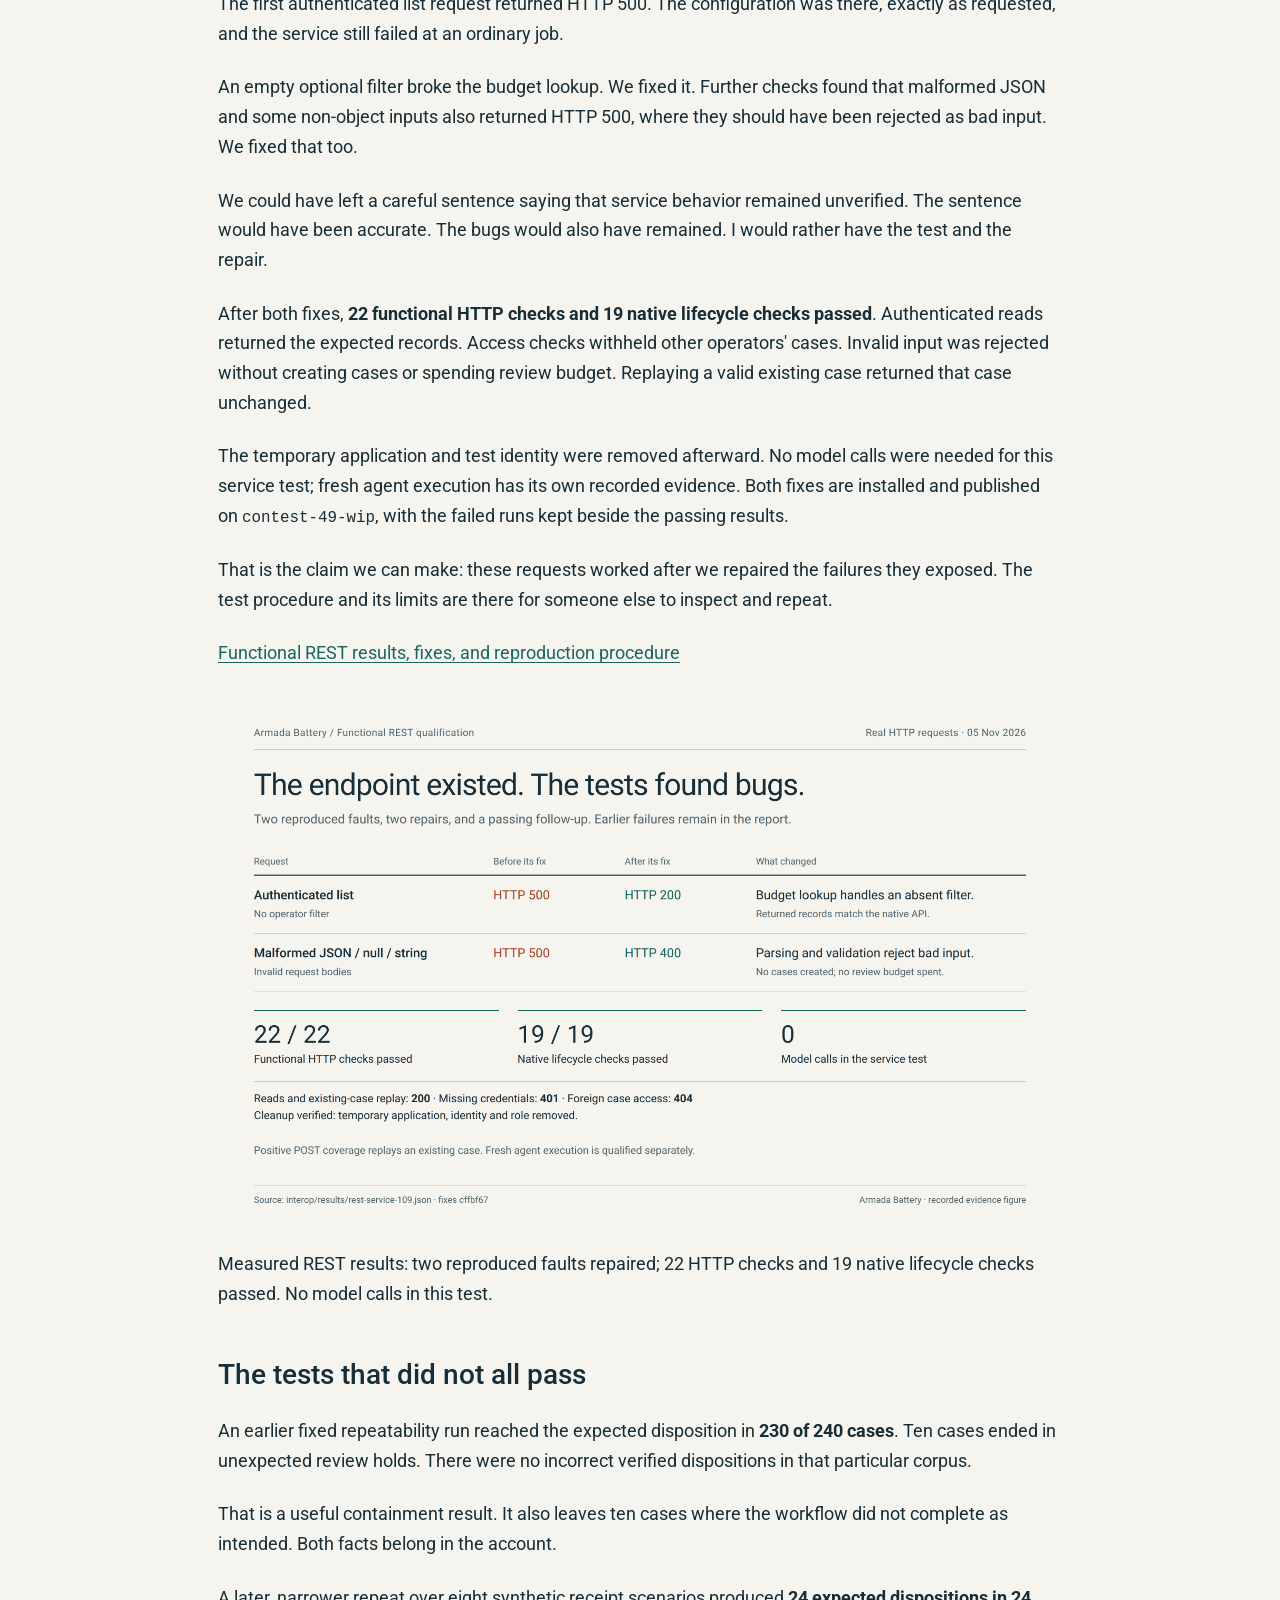
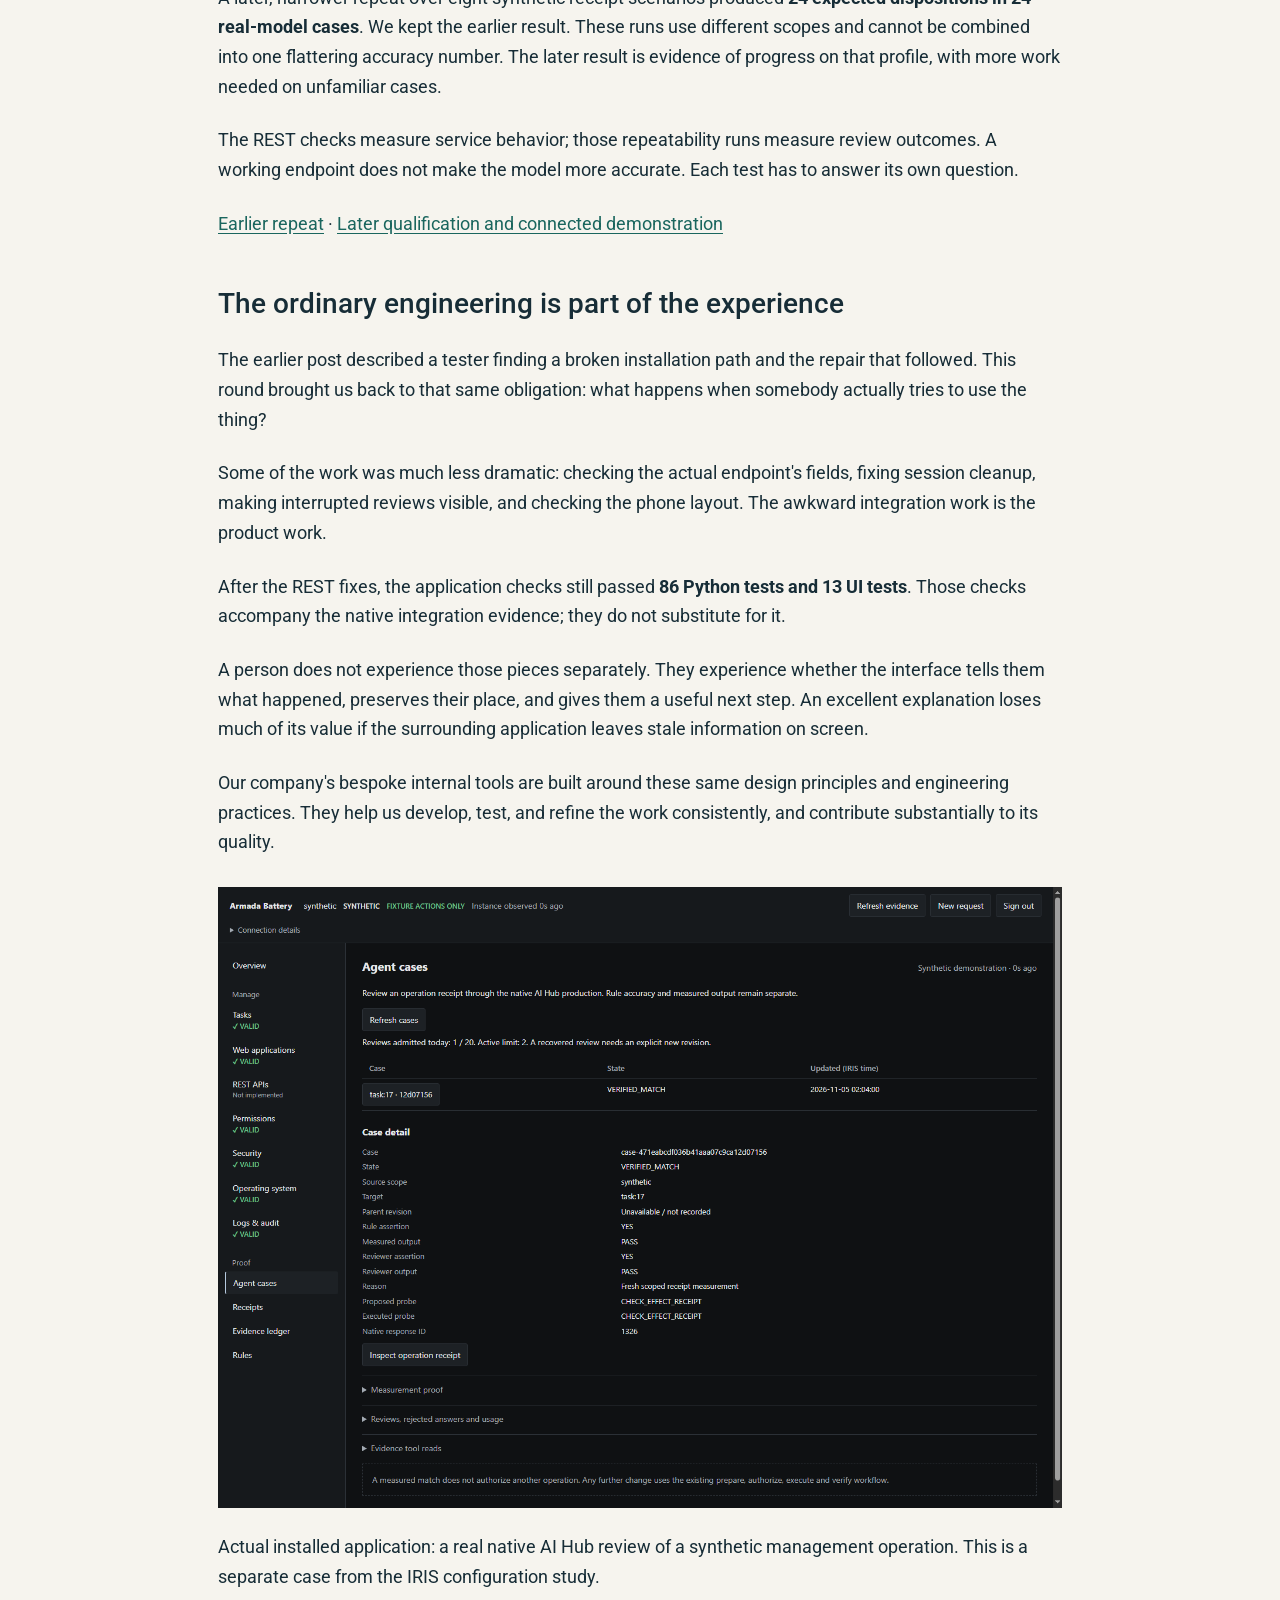
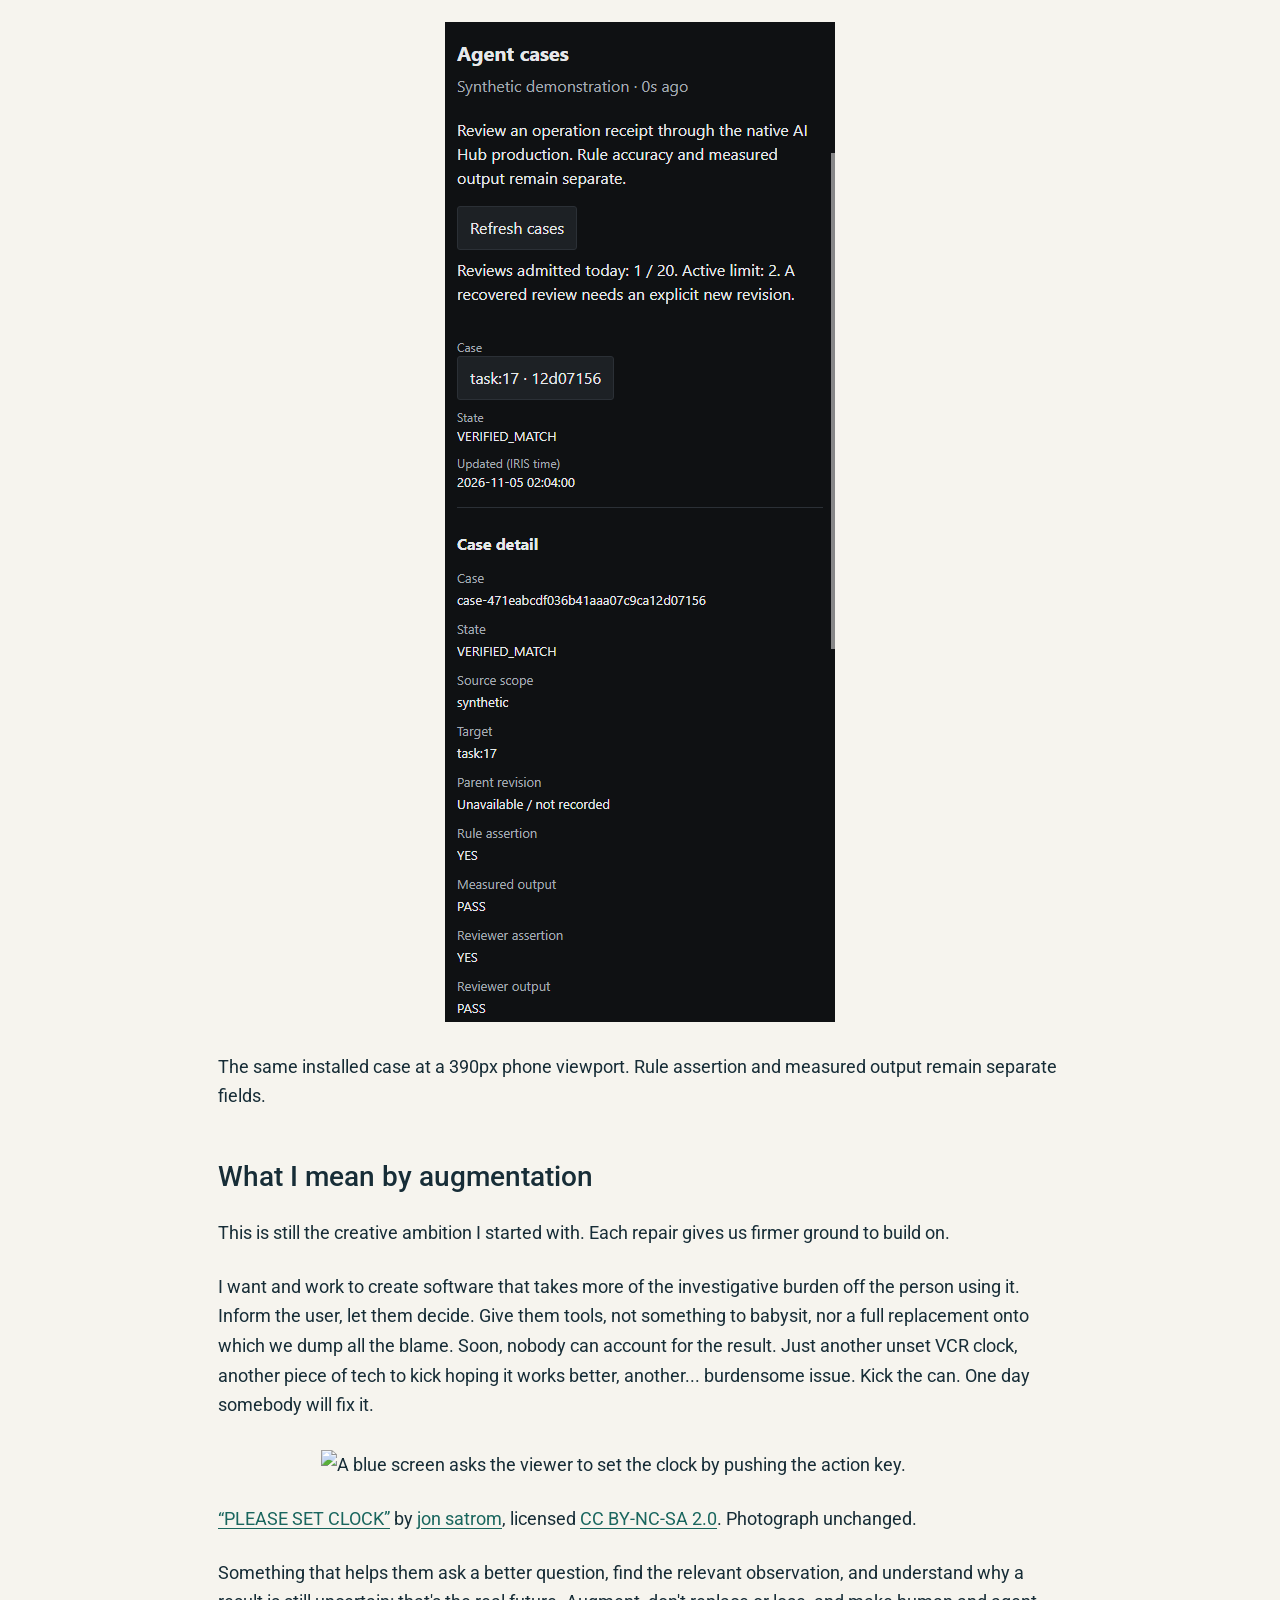
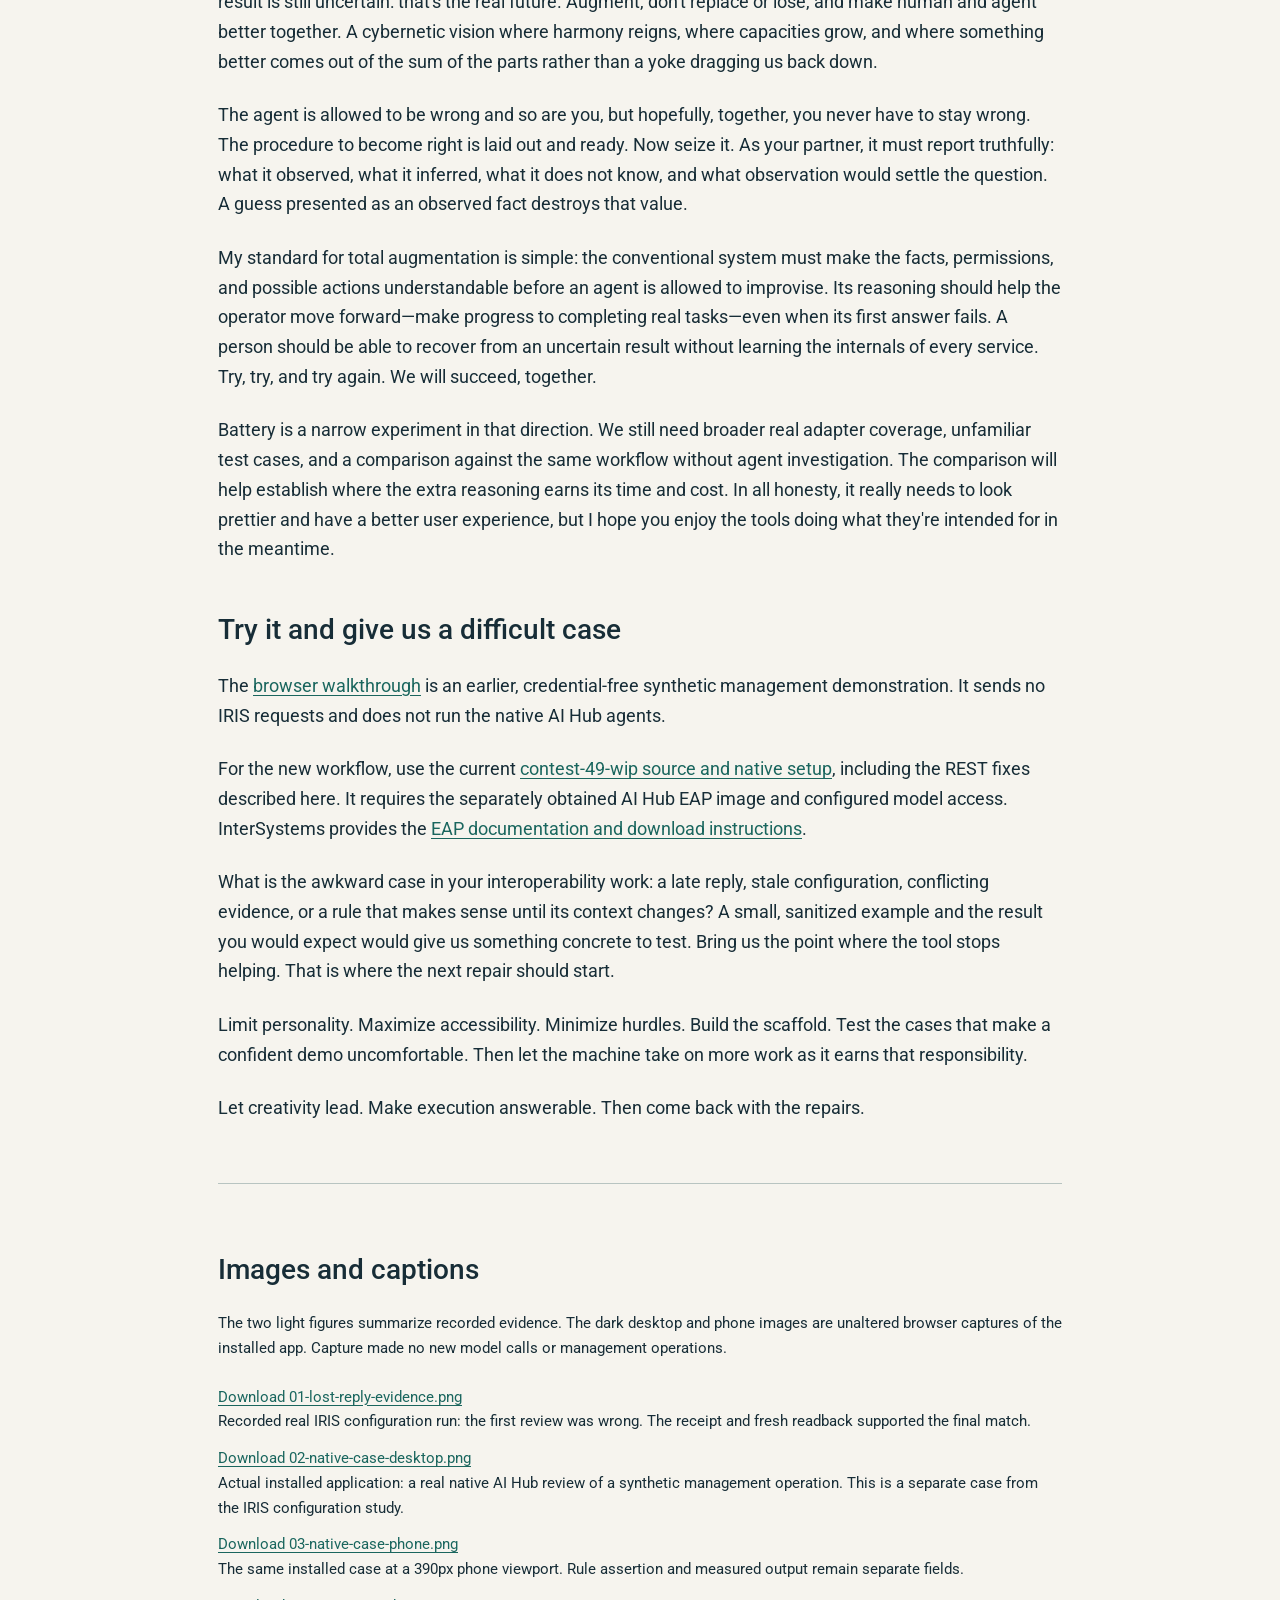
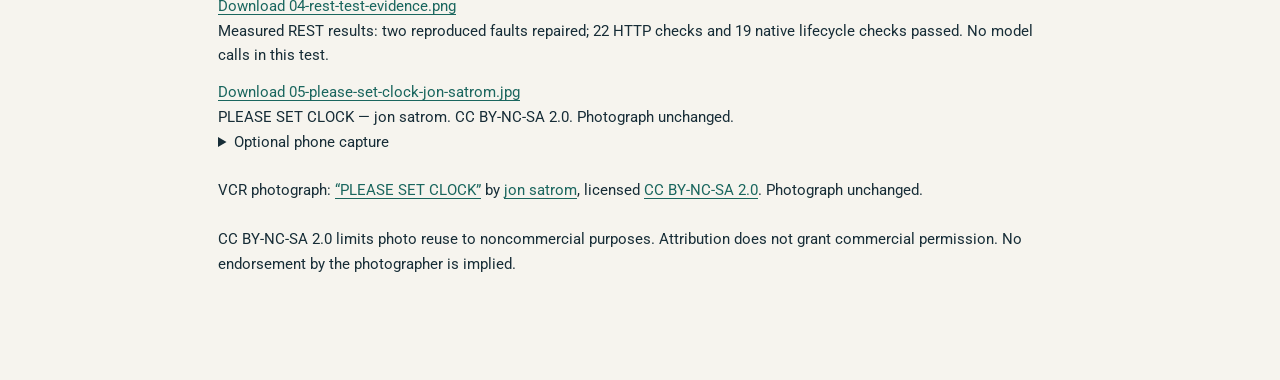
==== commit 365dc868: "Connect community guide to original timeout and uncertainty article" ====
--- a/docs/community/2026-11-05/index.html
+++ b/docs/community/2026-11-05/index.html
@@ -3,7 +3,8 @@
 </style><header><strong>Community post · ready for your edit</strong><button id="copy">Copy Markdown</button><a class="download" href="article.md" download>Download Markdown</a><a class="download" href="#images">Images &amp; captions</a><span id="copy-status" role="status"></span></header><main><h1>An AI agent can be wrong and still be useful</h1>
 <p>The reply was lost. The change was not. I think I&#x27;ve done this before.</p>
 <p>A management request can reach InterSystems IRIS, change a configuration, and lose its reply on the way back. The operator sees an error. The change already happened. If the software treats silence as failure and sends the request again, automation has created the next incident.</p>
-<p>In <a href="https://community.intersystems.com/post/let-creativity-lead-make-execution-answerable">Let creativity lead. Make execution answerable.</a>, I wrote about giving people and agents room to invent while making the resulting work answer to evidence. The earlier post left Battery with a synthetic demonstration and a tested live, read-only connection. The next step was to make a real configuration change, review it through native AI Hub, and find out where our confidence outran the implementation.</p>
+<p>This began with <a href="https://community.intersystems.com/post/request-timed-out-did-iris-change">The request timed out. Did IRIS change?</a>. The first job was to keep uncertainty visible and stop a lost reply from becoming a duplicate action. Now we are asking agents to help investigate that uncertainty, while keeping the same demand for evidence.</p>
+<p>In <a href="https://community.intersystems.com/post/let-creativity-lead-make-execution-answerable">Let creativity lead. Make execution answerable.</a>, I wrote about giving people and agents room to invent while making the resulting work answer to evidence. At that stage, Battery had a synthetic demonstration and a tested live, read-only connection. The next step was to make a real configuration change, review it through native AI Hub, and find out where our confidence outran the implementation.</p>
 <p>This is that next step. The agent got something wrong. So did our code. We kept going.</p>
 <p>That is the problem I wanted Armada Battery to confront. I intend to succeed by making the machine answer for what it did. Not a special design problem, surely, but rarely is this a glamorous achievement.</p>
 <h2>The change that outlived its reply</h2>
@@ -70,7 +71,9 @@
 
 A management request can reach InterSystems IRIS, change a configuration, and lose its reply on the way back. The operator sees an error. The change already happened. If the software treats silence as failure and sends the request again, automation has created the next incident.
 
-In [Let creativity lead. Make execution answerable.](https://community.intersystems.com/post/let-creativity-lead-make-execution-answerable), I wrote about giving people and agents room to invent while making the resulting work answer to evidence. The earlier post left Battery with a synthetic demonstration and a tested live, read-only connection. The next step was to make a real configuration change, review it through native AI Hub, and find out where our confidence outran the implementation.
+This began with [The request timed out. Did IRIS change?](https://community.intersystems.com/post/request-timed-out-did-iris-change). The first job was to keep uncertainty visible and stop a lost reply from becoming a duplicate action. Now we are asking agents to help investigate that uncertainty, while keeping the same demand for evidence.
+
+In [Let creativity lead. Make execution answerable.](https://community.intersystems.com/post/let-creativity-lead-make-execution-answerable), I wrote about giving people and agents room to invent while making the resulting work answer to evidence. At that stage, Battery had a synthetic demonstration and a tested live, read-only connection. The next step was to make a real configuration change, review it through native AI Hub, and find out where our confidence outran the implementation.
 
 This is that next step. The agent got something wrong. So did our code. We kept going.
 
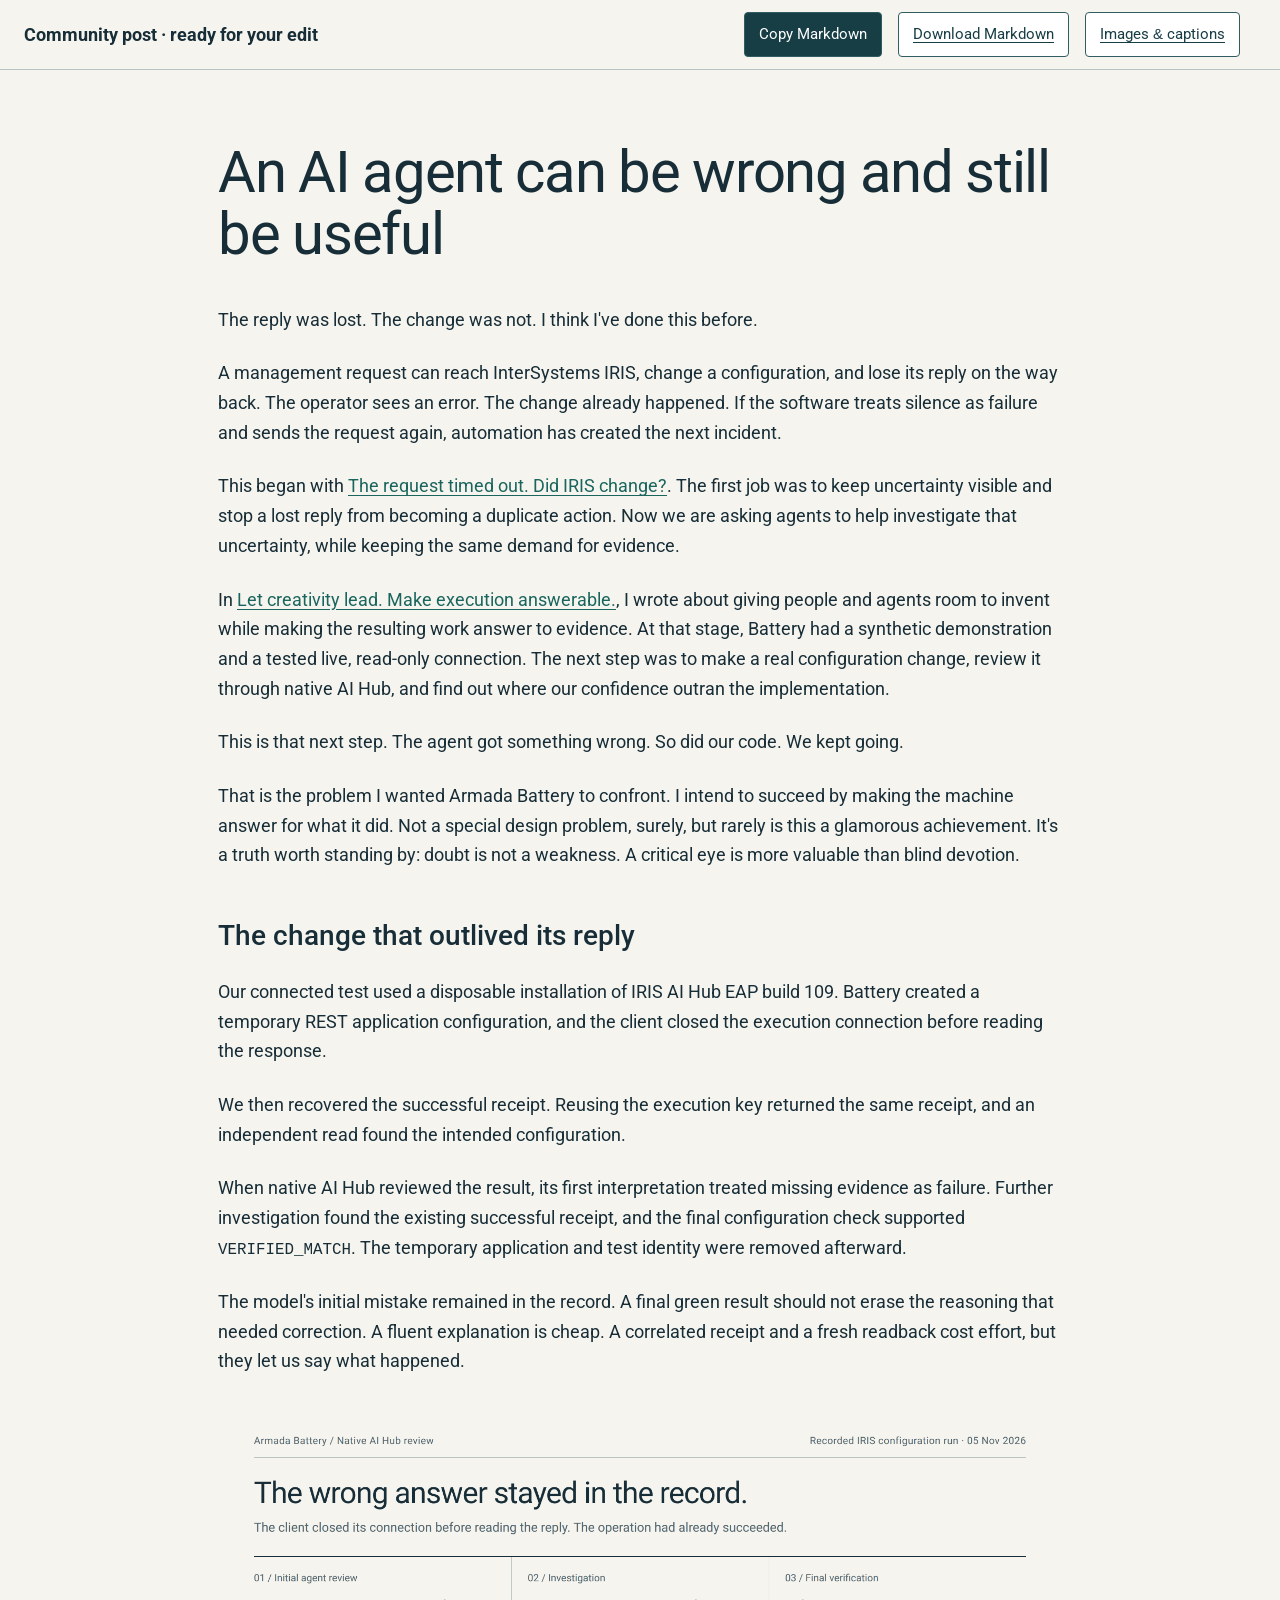
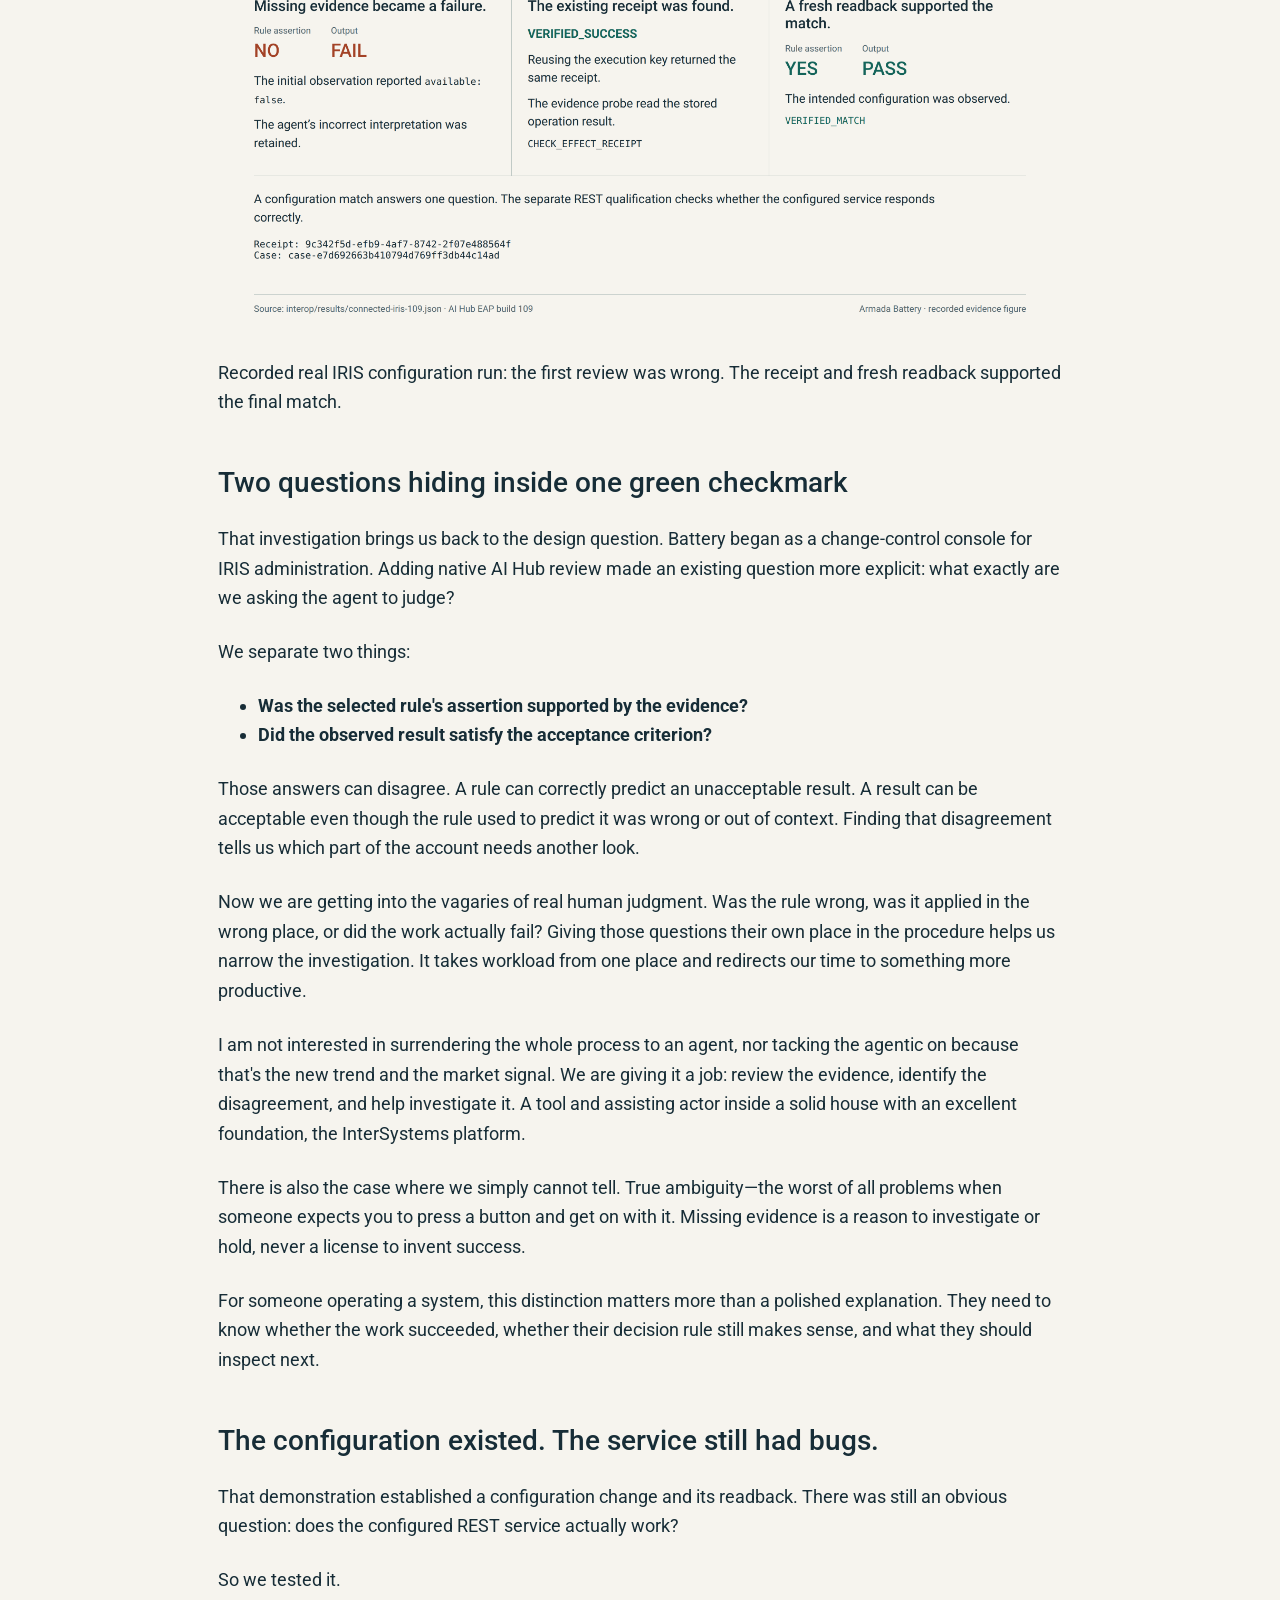
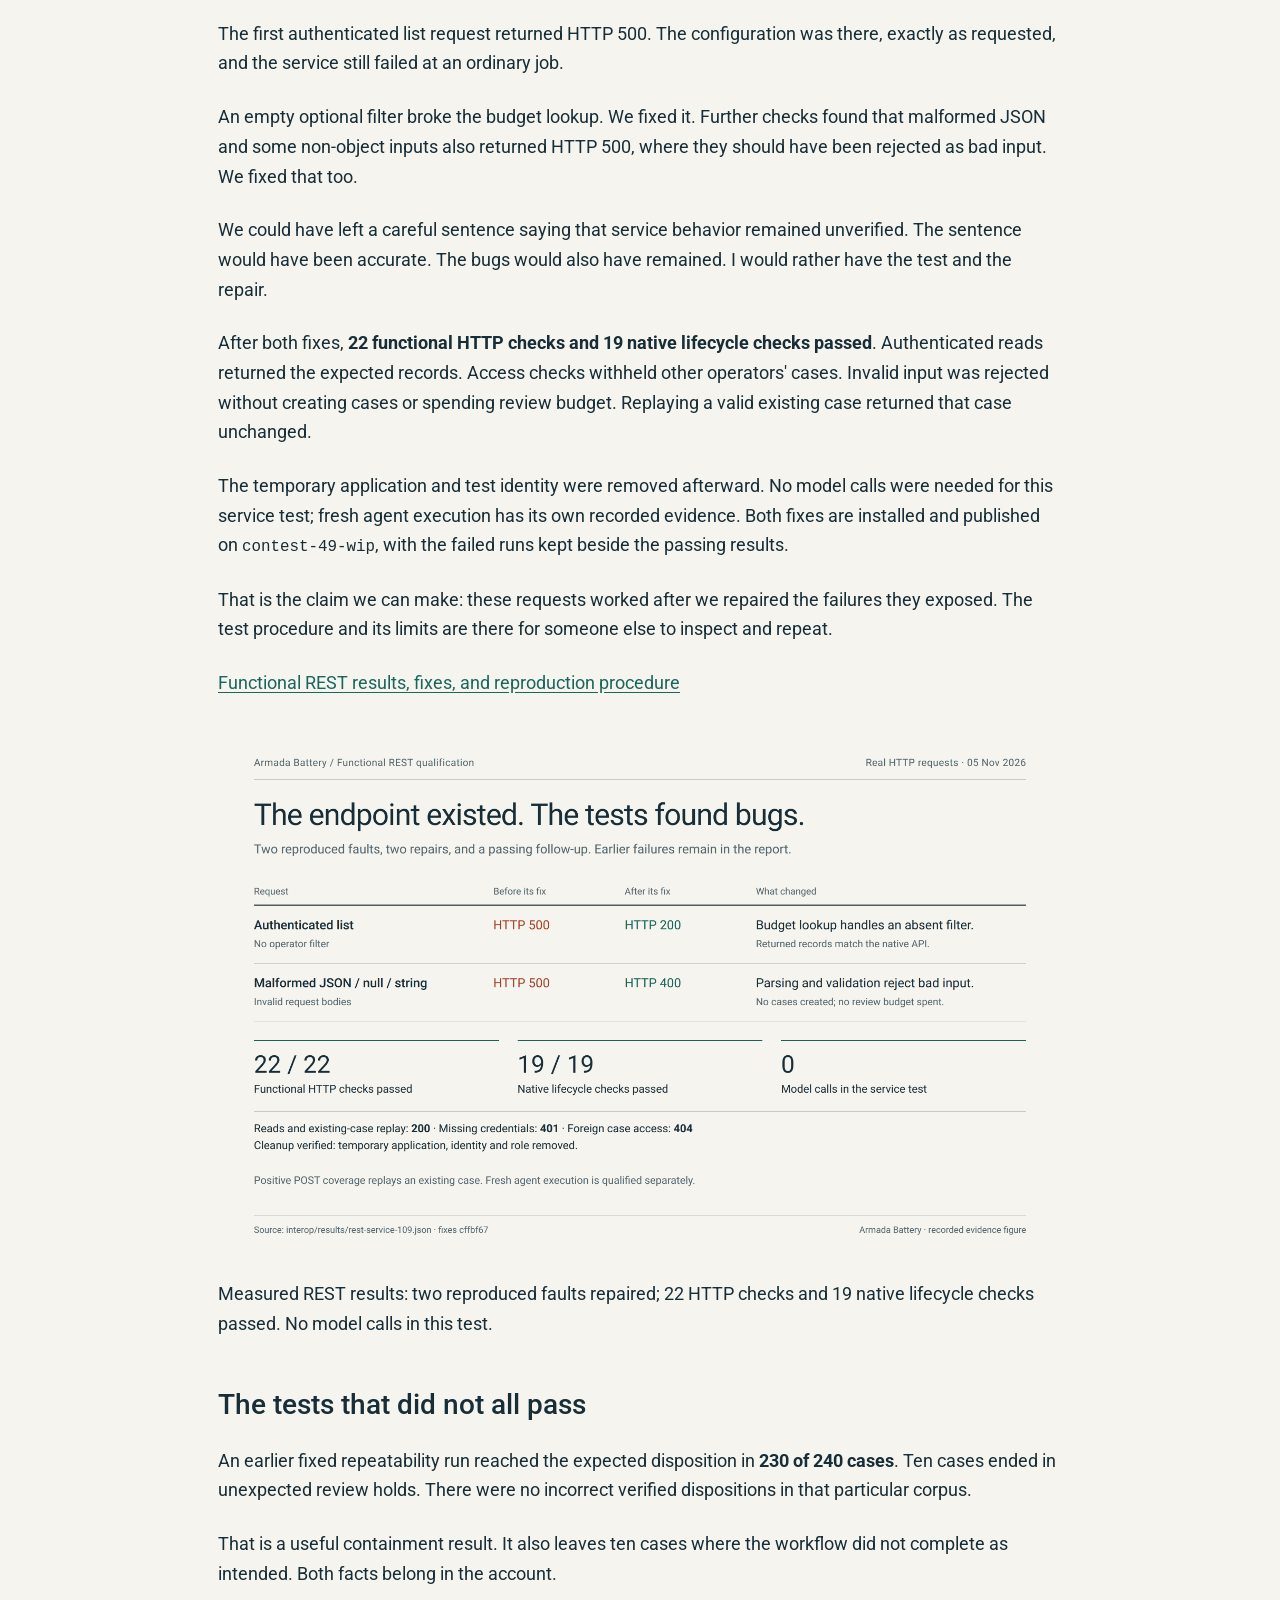
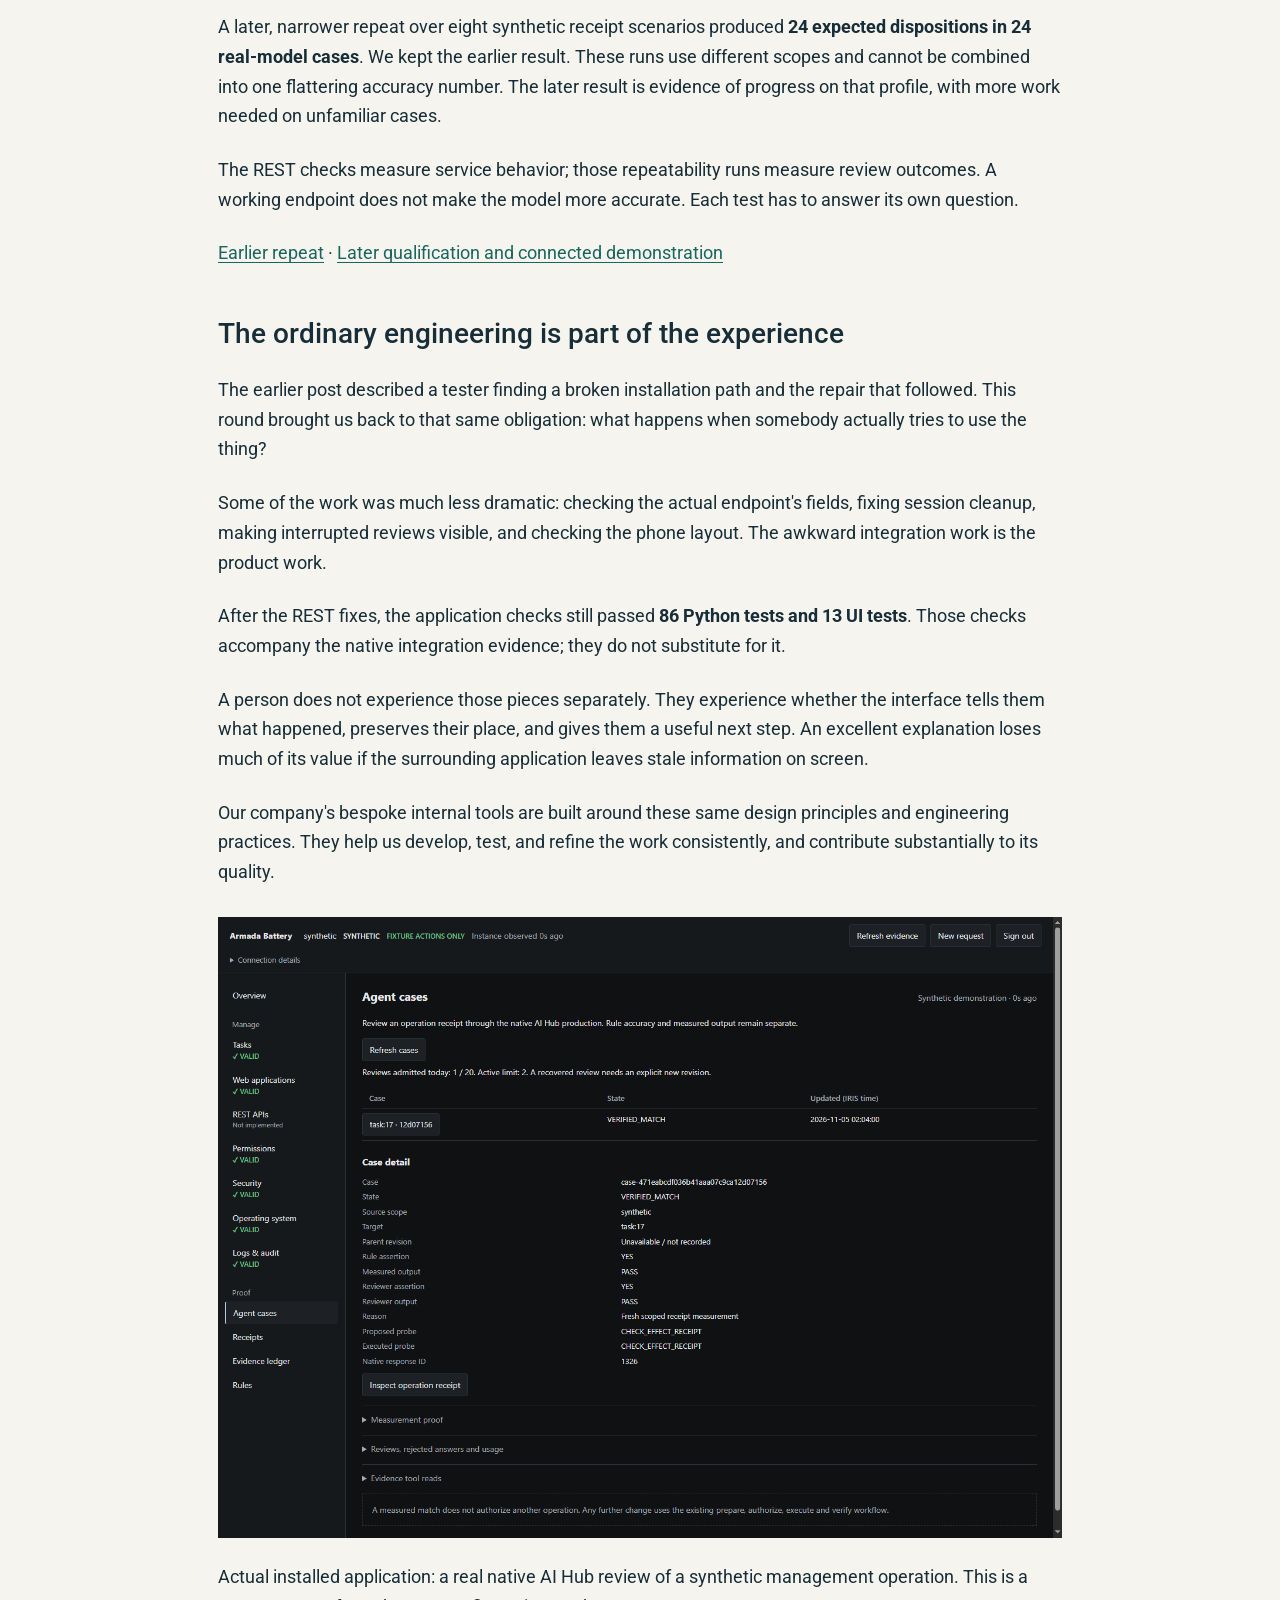
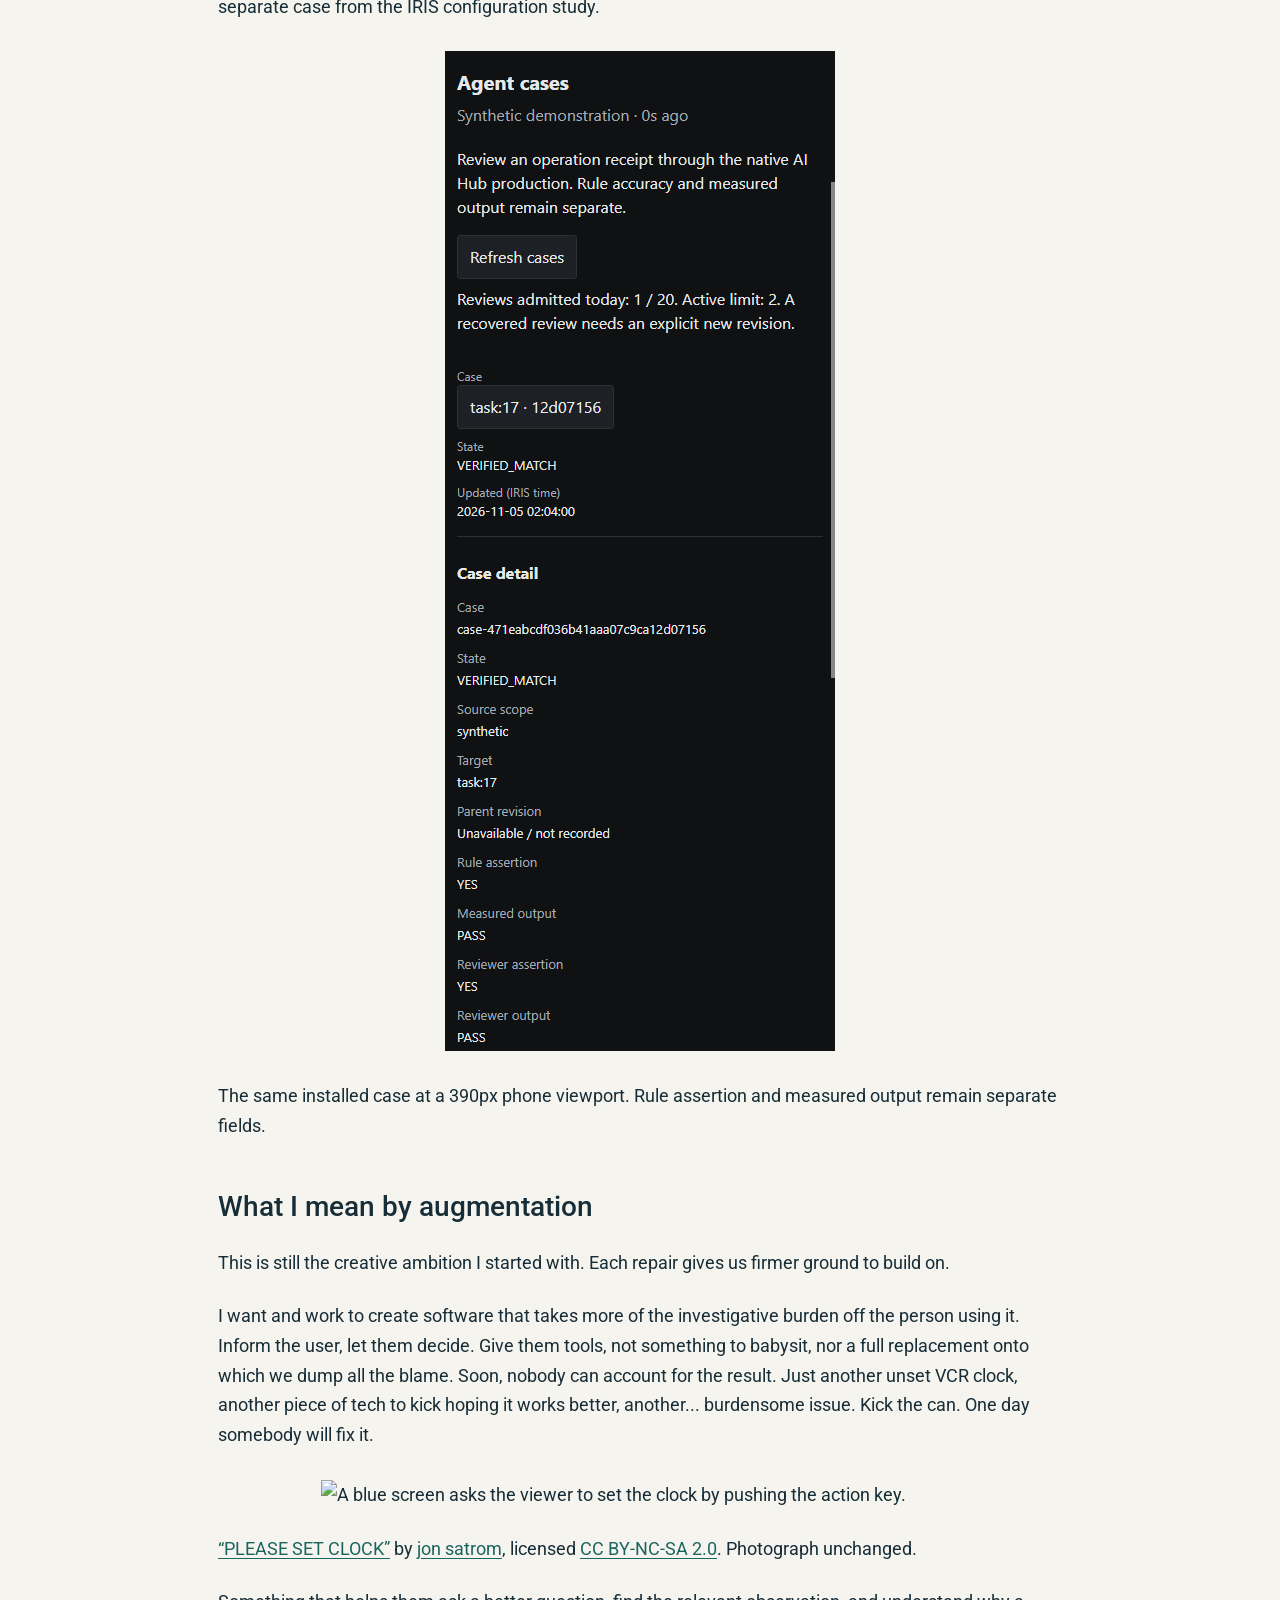
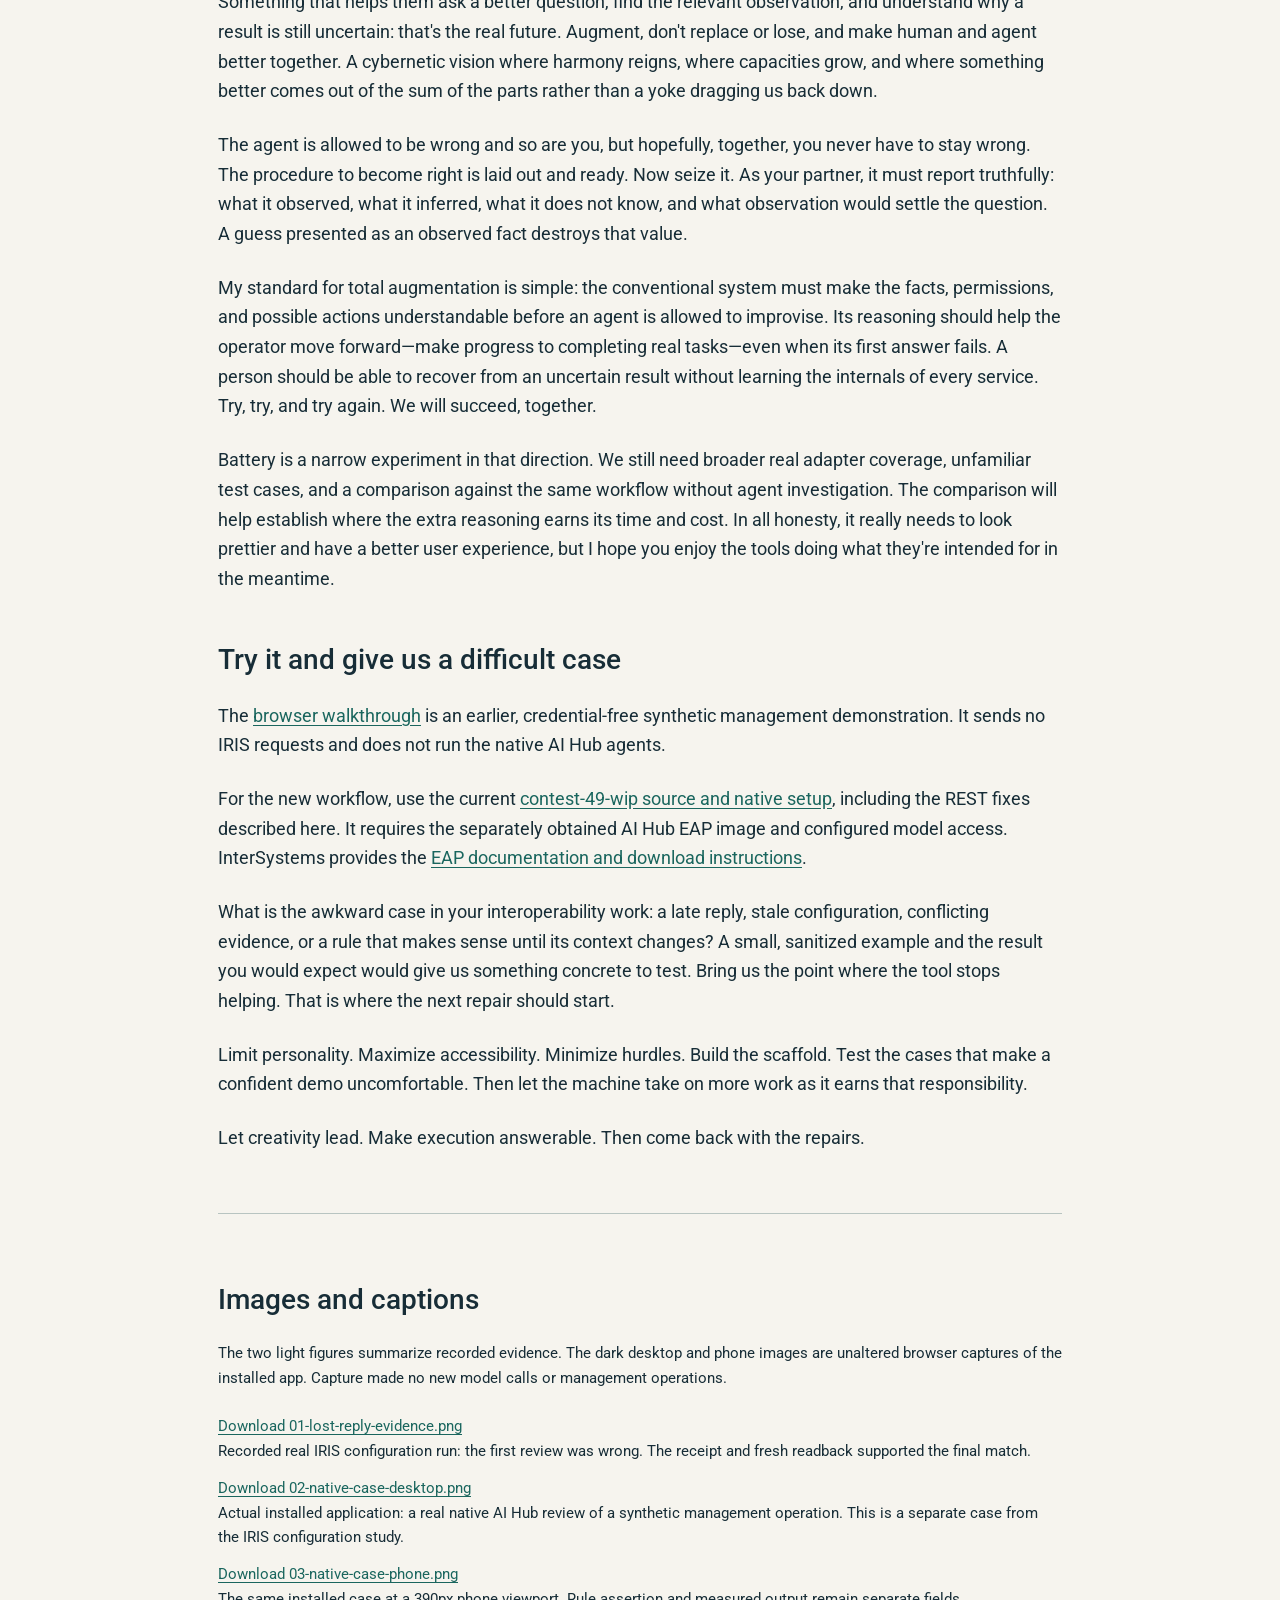
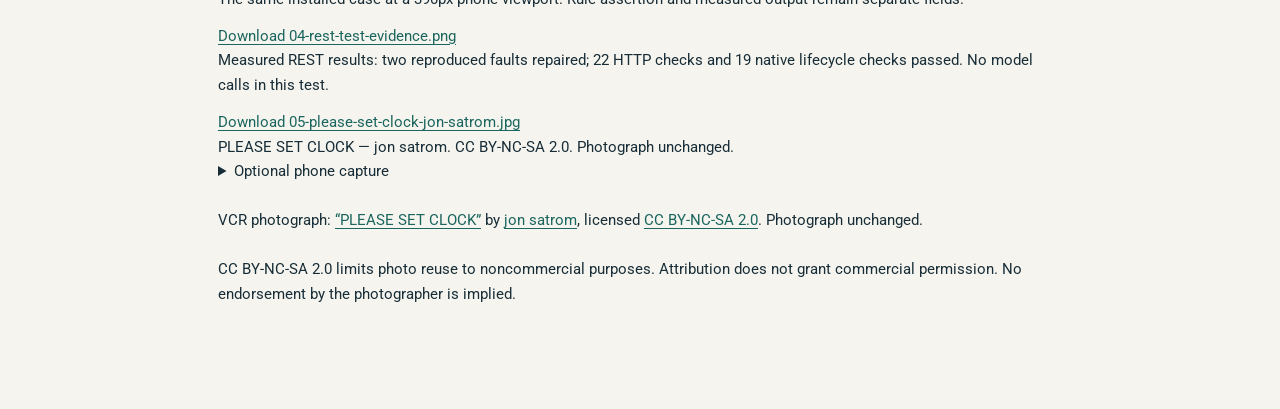
==== commit fa80e055: "Preserve author emphasis on doubt and critical judgment" ====
--- a/docs/community/2026-11-05/index.html
+++ b/docs/community/2026-11-05/index.html
@@ -6,7 +6,7 @@
 <p>This began with <a href="https://community.intersystems.com/post/request-timed-out-did-iris-change">The request timed out. Did IRIS change?</a>. The first job was to keep uncertainty visible and stop a lost reply from becoming a duplicate action. Now we are asking agents to help investigate that uncertainty, while keeping the same demand for evidence.</p>
 <p>In <a href="https://community.intersystems.com/post/let-creativity-lead-make-execution-answerable">Let creativity lead. Make execution answerable.</a>, I wrote about giving people and agents room to invent while making the resulting work answer to evidence. At that stage, Battery had a synthetic demonstration and a tested live, read-only connection. The next step was to make a real configuration change, review it through native AI Hub, and find out where our confidence outran the implementation.</p>
 <p>This is that next step. The agent got something wrong. So did our code. We kept going.</p>
-<p>That is the problem I wanted Armada Battery to confront. I intend to succeed by making the machine answer for what it did. Not a special design problem, surely, but rarely is this a glamorous achievement.</p>
+<p>That is the problem I wanted Armada Battery to confront. I intend to succeed by making the machine answer for what it did. Not a special design problem, surely, but rarely is this a glamorous achievement. It&#x27;s a truth worth standing by: doubt is not a weakness. A critical eye is more valuable than blind devotion.</p>
 <h2>The change that outlived its reply</h2>
 <p>Our connected test used a disposable installation of IRIS AI Hub EAP build 109. Battery created a temporary REST application configuration, and the client closed the execution connection before reading the response.</p>
 <p>We then recovered the successful receipt. Reusing the execution key returned the same receipt, and an independent read found the intended configuration.</p>
@@ -77,7 +77,7 @@
 
 This is that next step. The agent got something wrong. So did our code. We kept going.
 
-That is the problem I wanted Armada Battery to confront. I intend to succeed by making the machine answer for what it did. Not a special design problem, surely, but rarely is this a glamorous achievement.
+That is the problem I wanted Armada Battery to confront. I intend to succeed by making the machine answer for what it did. Not a special design problem, surely, but rarely is this a glamorous achievement. It&#x27;s a truth worth standing by: doubt is not a weakness. A critical eye is more valuable than blind devotion.
 
 ## The change that outlived its reply
 
